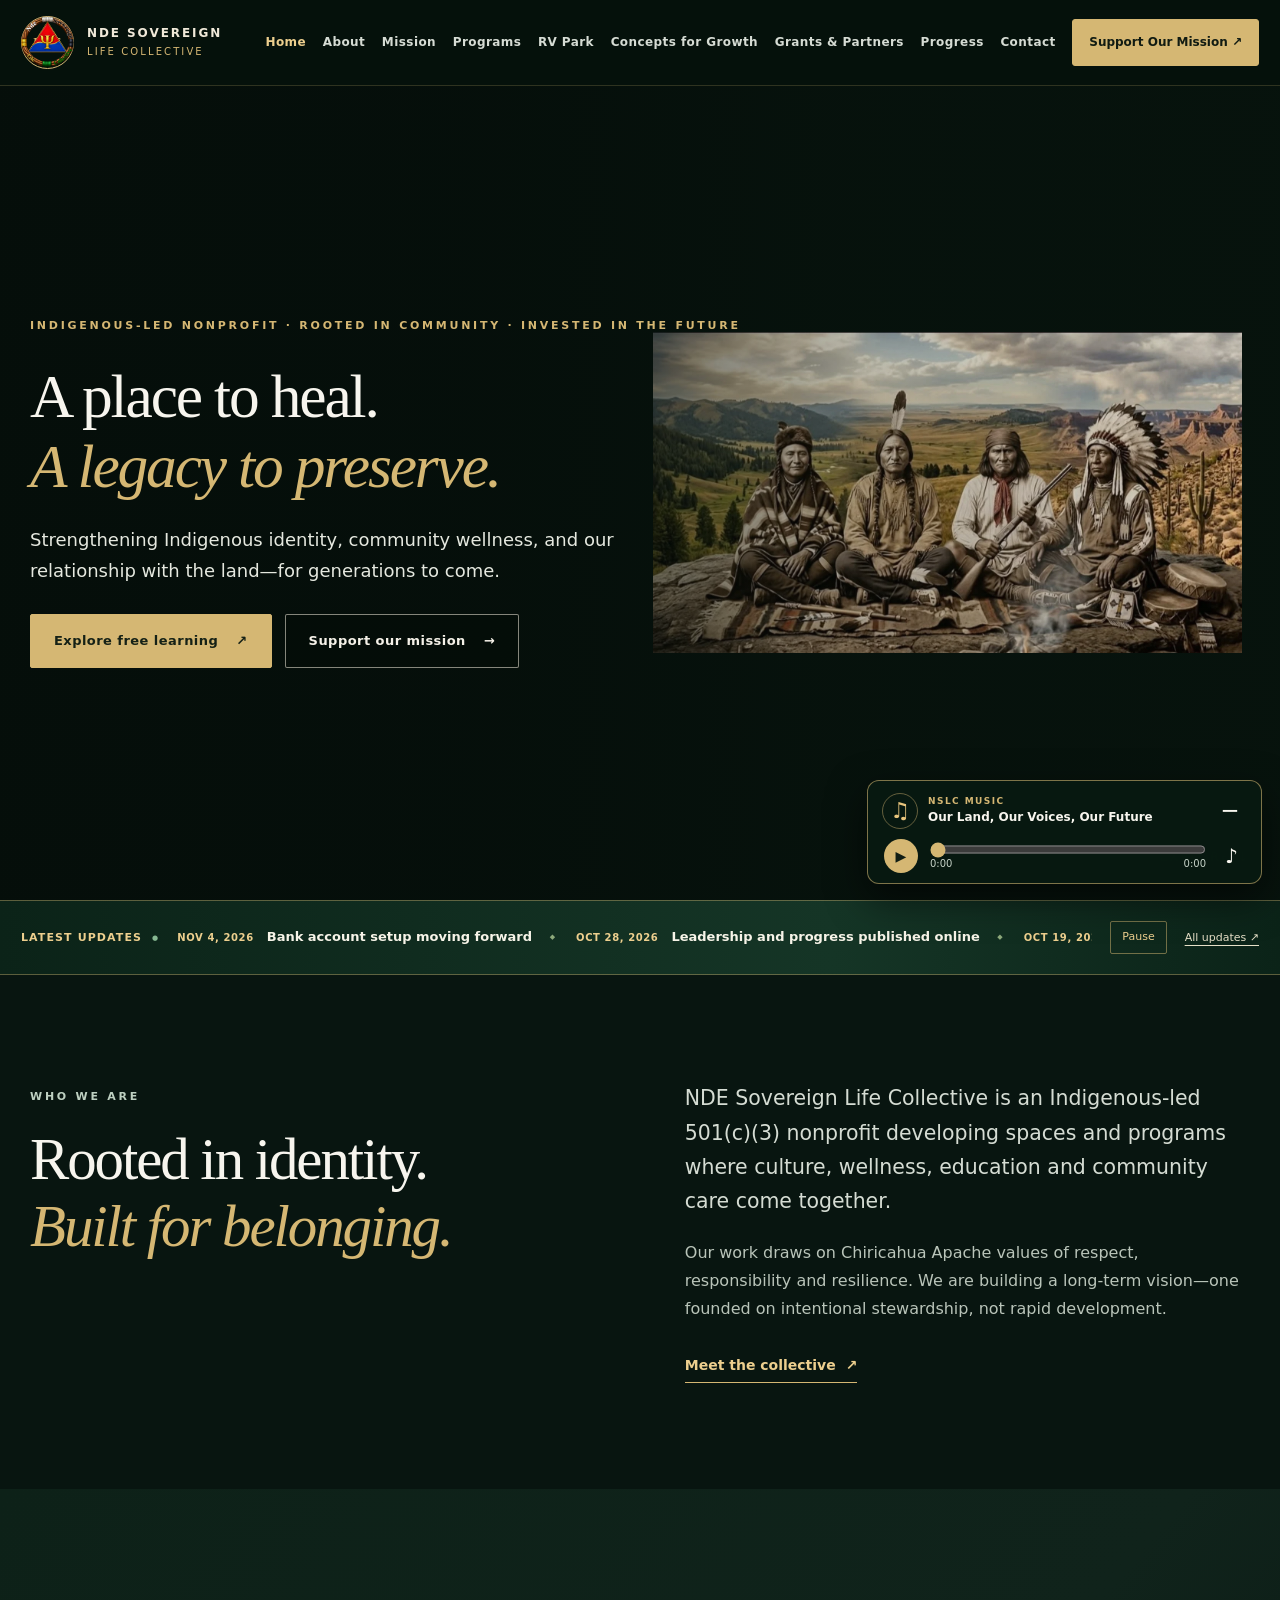
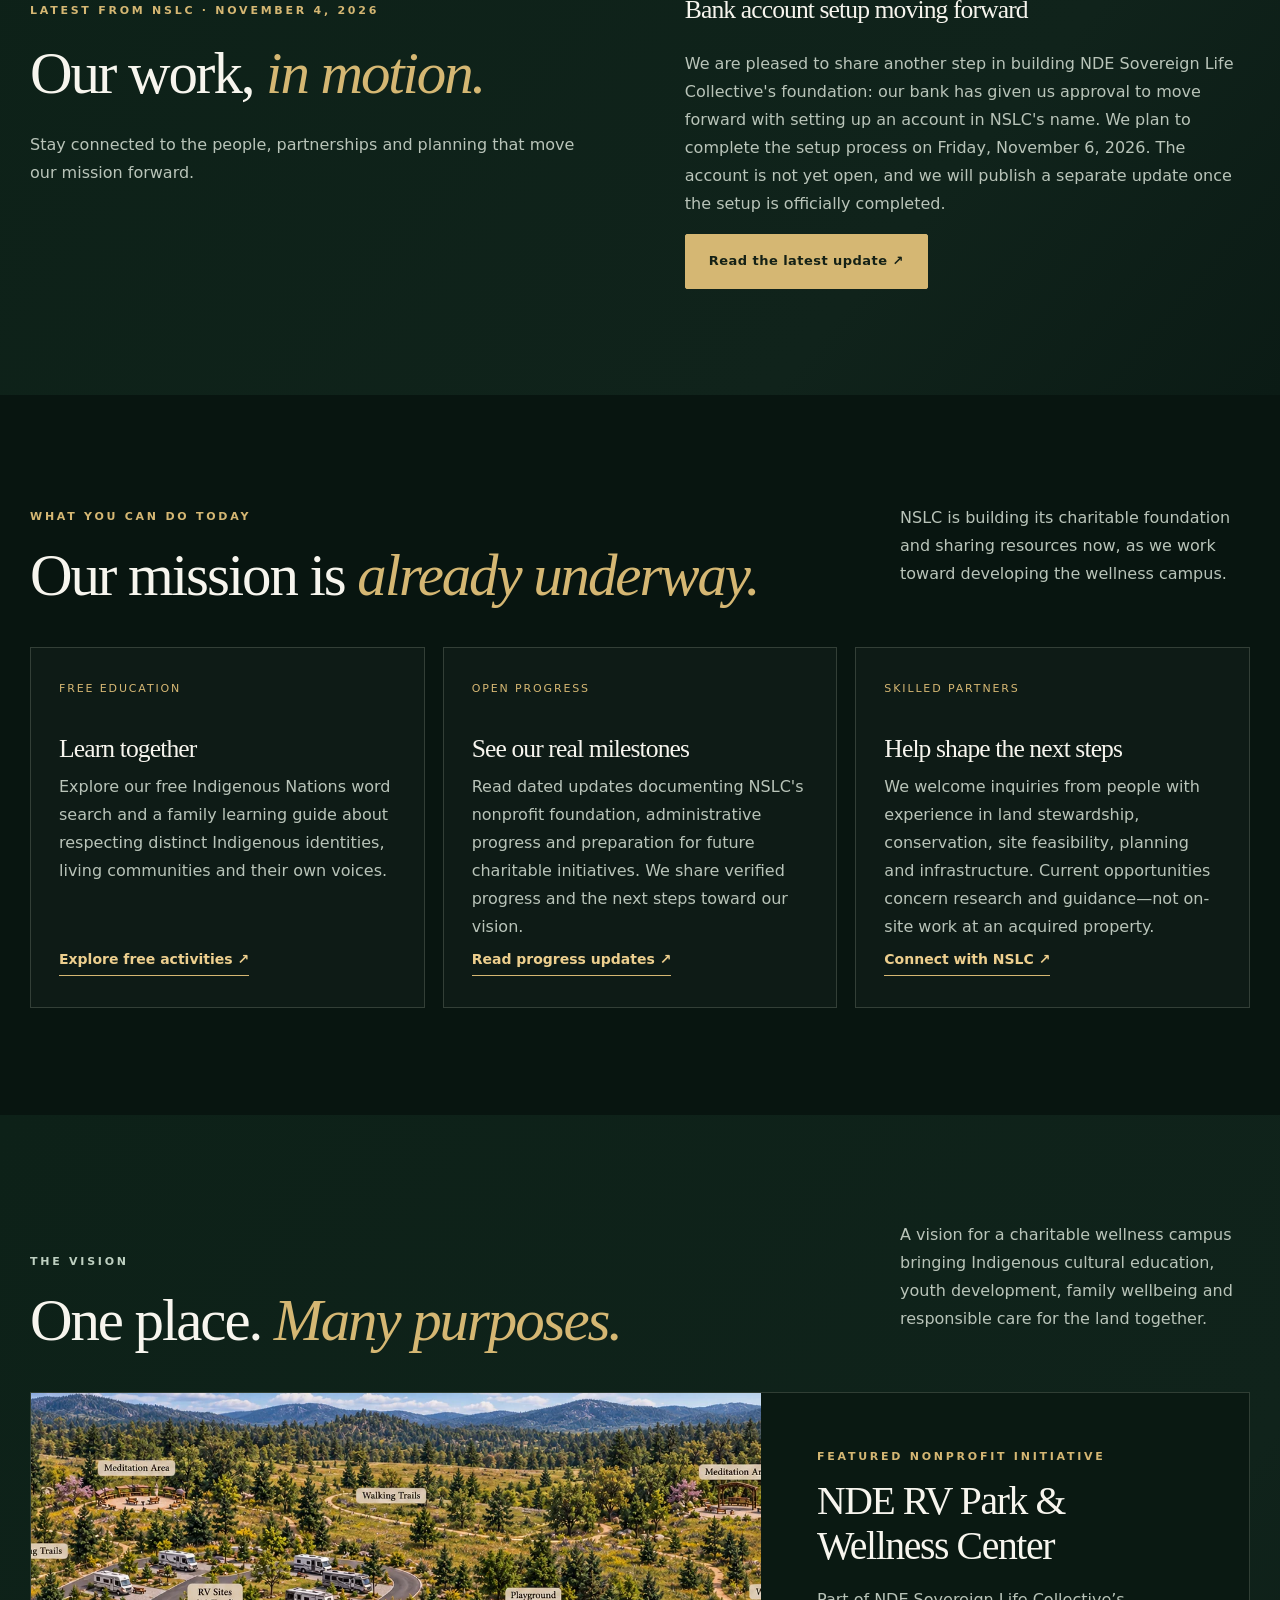
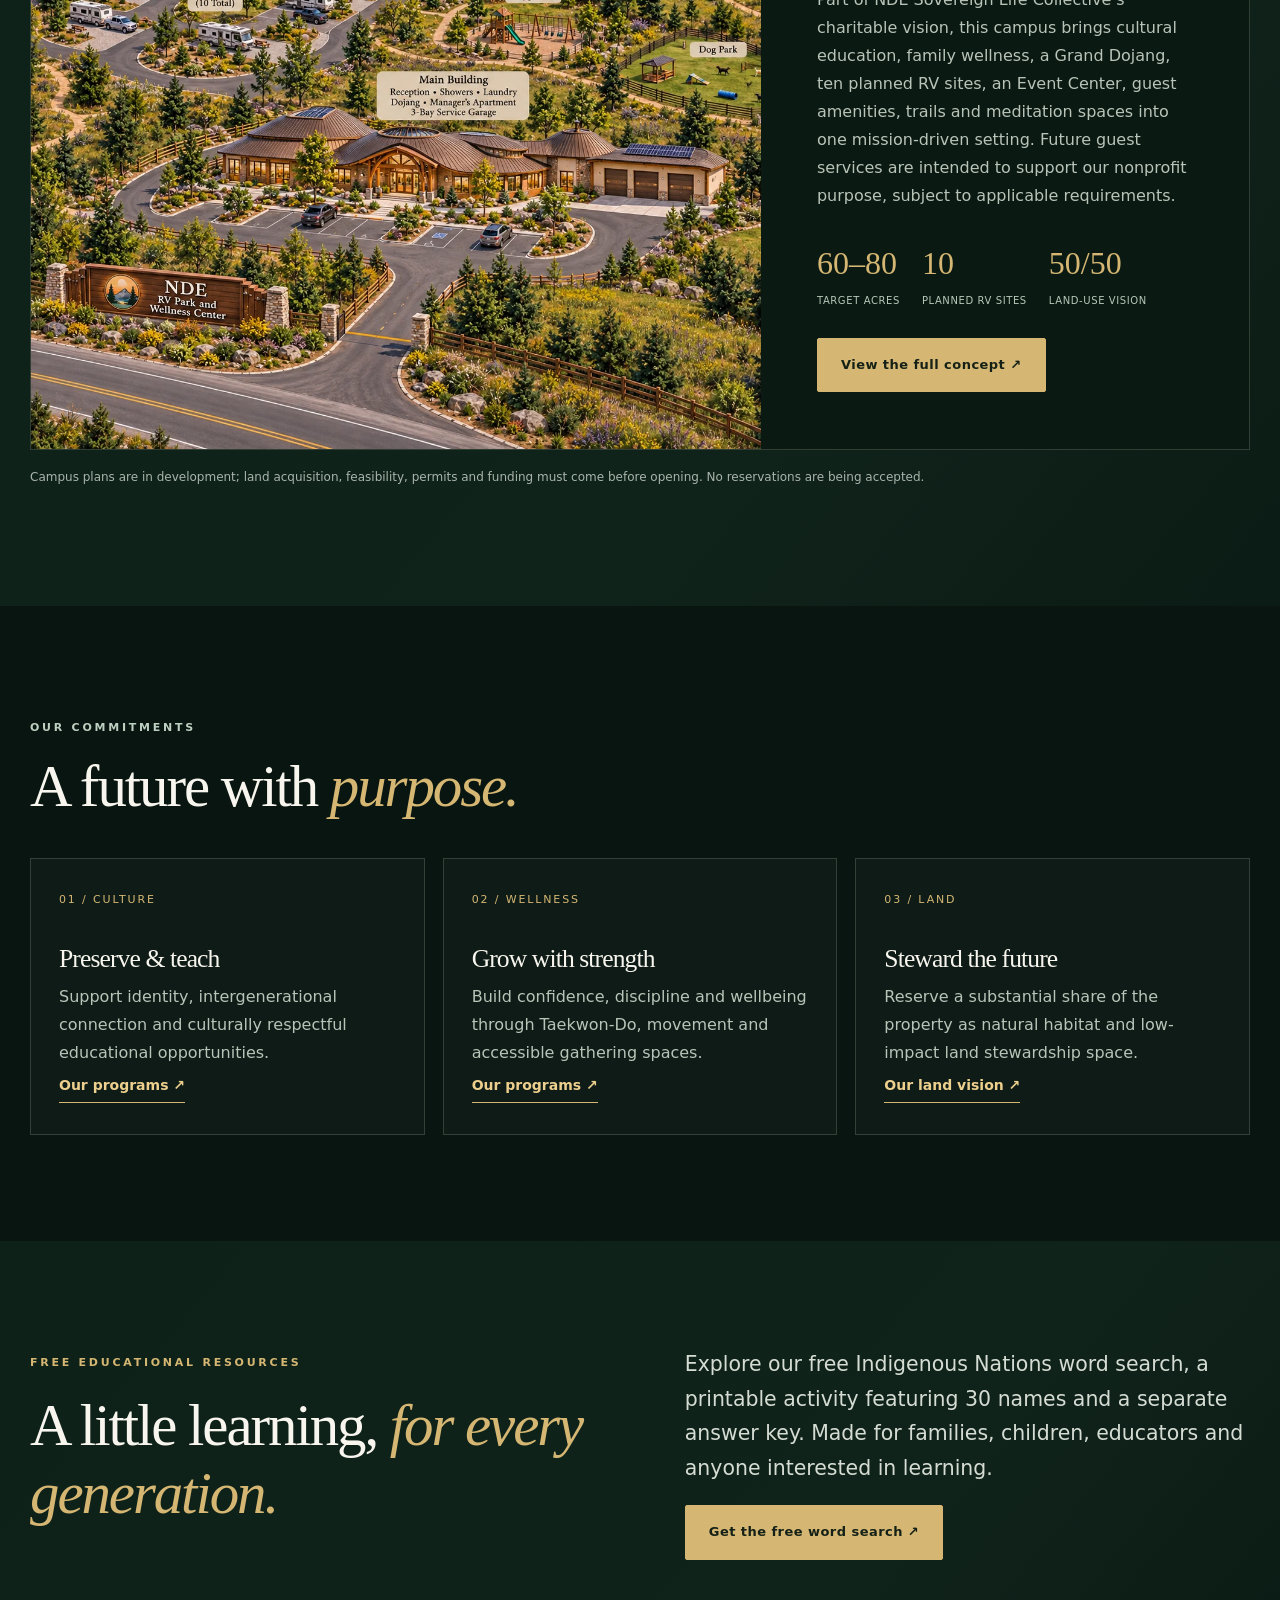
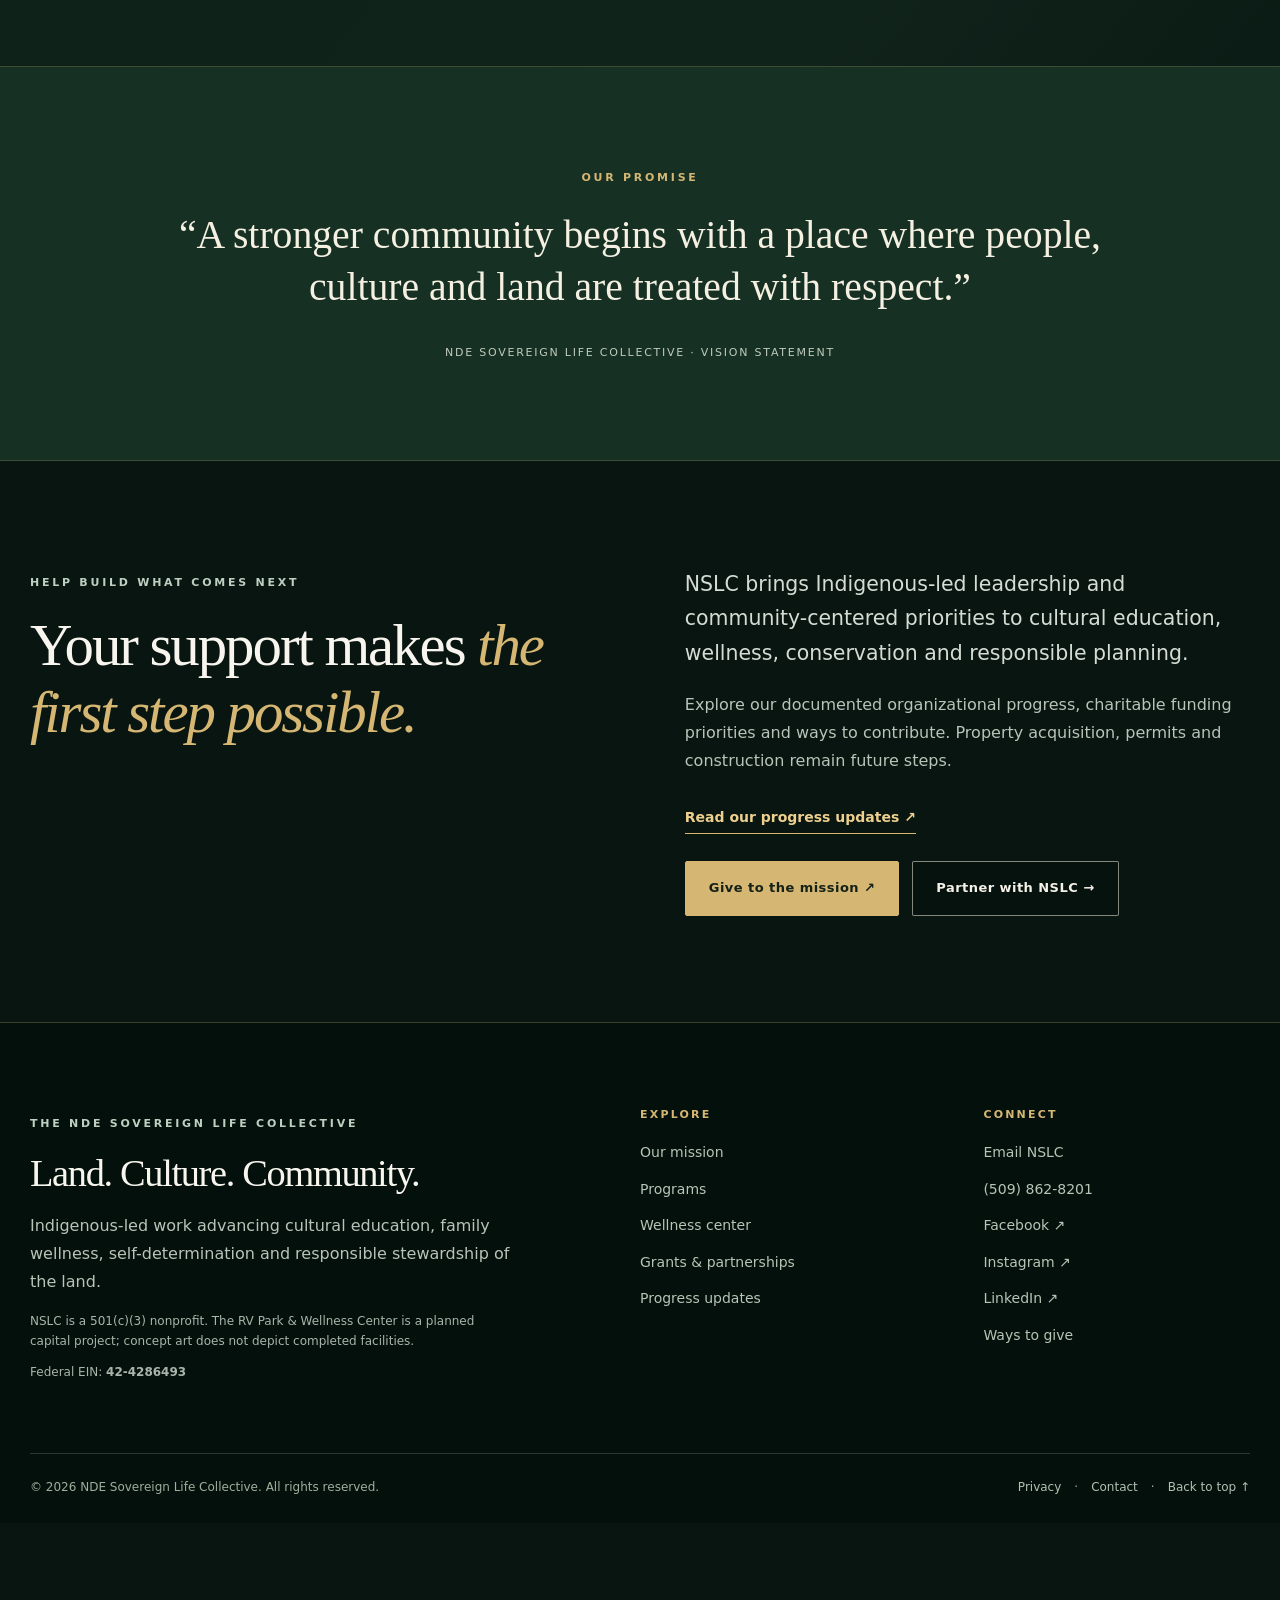
==== index.html @ da3130ad "Clarify nonprofit growth vision and rename Concepts for Growth" ====
<!doctype html>
<html lang="en">
<head>
<meta charset="utf-8">
<meta name="viewport" content="width=device-width, initial-scale=1">
<meta name="color-scheme" content="dark">
<meta name="theme-color" content="#09160f">
<title>Home | NDE Sovereign Life Collective</title>
<meta name="description" content="NDE Sovereign Life Collective is an Indigenous-led 501(c)(3) offering free educational resources and building community wellness, cultural learning and land stewardship initiatives.">
<link rel="canonical" href="https://nde-collective.org/">
<link rel="icon" href="favicon.svg" type="image/svg+xml">
<link rel="preload" as="image" href="assets/images/four-chiefs-homepage.webp" fetchpriority="high">
<link rel="stylesheet" href="assets/css/styles.css?v=20261105-fourchiefs-v6">
<link rel="stylesheet" href="assets/css/audio-player.css">
<meta property="og:type" content="website">
<meta property="og:site_name" content="NDE Sovereign Life Collective">
<meta property="og:title" content="Home | NDE Sovereign Life Collective">
<meta property="og:description" content="Explore NSLC’s free educational resources, documented milestones and plans for community wellness and responsible land stewardship.">
<meta property="og:url" content="https://nde-collective.org/">
<meta property="og:image" content="https://nde-collective.org/assets/images/four-chiefs-homepage.webp">
<meta property="og:image:alt" content="Four Indigenous chiefs seated together in front of a broad landscape">
<meta name="twitter:card" content="summary_large_image">
<script type="application/ld+json">{"@context":"https://schema.org","@type":"NGO","name":"NDE Sovereign Life Collective","url":"https://nde-collective.org/","description":"Indigenous-led nonprofit advancing community wellness, cultural education and land stewardship.","email":"info@nde-collective.org","telephone":"+1-509-862-8201","nonprofitStatus":"Nonprofit501c3","taxID":"42-4286493","sameAs":["https://www.facebook.com/ndesovereign","https://www.instagram.com/ndesovereignlifecollective/","https://www.linkedin.com/company/nde-sovereign-life-collective/"]}</script>
<script src="assets/js/main.js?v=20261104-mobileticker" defer></script>
<script src="assets/js/audio-player.js?v=20261104-perf" defer></script>
</head>
<body class="page-home">
<a class="skip-link" href="#main">Skip to content</a>
<header class="site-header" id="top">
  <div class="header-inner container-wide">
    <a class="brand" href="index.html" aria-label="NDE Sovereign Life Collective home">
      <span class="brand-emblem" aria-hidden="true"><img src="assets/images/NSLC Logo with Name.png" alt="" width="54" height="54" decoding="async" fetchpriority="low" onerror="this.remove()"><span class="brand-fallback">NDE</span></span>
      <span class="brand-wordmark"><strong>NDE SOVEREIGN</strong><span>LIFE COLLECTIVE</span></span>
    </a>
    <button class="menu-toggle" type="button" aria-controls="primary-navigation" aria-expanded="false" aria-label="Toggle navigation menu"><span class="menu-icon" aria-hidden="true"></span><span>Menu</span></button>
    <nav id="primary-navigation" class="site-nav" aria-label="Primary navigation"><a href="index.html" aria-current="page">Home</a>
<a href="about.html">About</a>
<a href="mission.html">Mission</a>
<a href="programs.html">Programs</a>
<a href="rv-park.html">RV Park</a>
<a href="concepts.html">Concepts for Growth</a>
<a href="grants.html">Grants &amp; Partners</a>
<a href="updates.html">Progress</a>
<a href="contact.html">Contact</a><a class="nav-donate" href="donate.html">Support Our Mission <span aria-hidden="true">↗</span></a></nav>
  </div>
</header>
<main id="main">
<section class="home-hero"><div class="home-hero-photo" role="img" aria-label="Four Indigenous chiefs seated together in front of a broad landscape"></div><div class="home-hero-shade"></div><div class="container home-hero-content"><span class="eyebrow gold">INDIGENOUS-LED NONPROFIT · ROOTED IN COMMUNITY · INVESTED IN THE FUTURE</span><h1>A place to heal.<br><em>A legacy to preserve.</em></h1><p>Strengthening Indigenous identity, community wellness, and our relationship with the land—for generations to come.</p><div class="actions"><a class="btn btn-gold" href="resources.html">Explore free learning <span aria-hidden="true">↗</span></a><a class="btn btn-outline" href="donate.html">Support our mission <span aria-hidden="true">→</span></a></div></div><a class="scroll-indicator" href="#story">Explore ↓</a></section>
<section class="news-ticker" id="latest-news-ticker" aria-label="Latest NSLC progress updates">
  <div class="news-ticker-inner container-wide">
    <a class="news-ticker-heading" href="updates.html#milestones">LATEST UPDATES <span aria-hidden="true">●</span></a>
    <div class="news-ticker-viewport" aria-label="Recent milestones; pause scrolling to read or choose a headline">
      <div class="news-ticker-track" id="news-ticker-track">
        <div class="news-ticker-items" id="news-ticker-items">
          <a class="news-ticker-item" href="updates.html#bank-account-setup"><time datetime="2026-11-04">NOV 4, 2026</time><span>Bank account setup moving forward</span></a>
          <a class="news-ticker-item" href="updates.html#leadership-progress-online"><time datetime="2026-10-28">OCT 28, 2026</time><span>Leadership and progress published online</span></a>
          <a class="news-ticker-item" href="updates.html#business-license-obtained"><time datetime="2026-10-02">OCT 2, 2026</time><span>Business license obtained</span></a>
        </div>
      </div>
    </div>
    <button type="button" class="news-ticker-toggle" id="news-ticker-toggle" aria-pressed="false" aria-label="Pause scrolling updates" hidden>Pause</button>
    <a class="news-ticker-all" href="updates.html">All updates ↗</a>
  </div>
</section>
<section id="story" class="section"><div class="container split-layout"><div><div class="eyebrow">WHO WE ARE</div><h2 class="display">Rooted in identity.<br><em>Built for belonging.</em></h2></div><div class="copy-column"><p class="lead">NDE Sovereign Life Collective is an Indigenous-led 501(c)(3) nonprofit developing spaces and programs where culture, wellness, education and community care come together.</p><p>Our work draws on Chiricahua Apache values of respect, responsibility and resilience. We are building a long-term vision—one founded on intentional stewardship, not rapid development.</p><a class="text-link" href="about.html">Meet the collective <span aria-hidden="true">↗</span></a></div></div></section>
<section class="section alt-section" aria-labelledby="latest-nslc-update"><div class="container split-layout"><div><span class="eyebrow gold" id="homepage-latest-meta">LATEST FROM NSLC · NOVEMBER 4, 2026</span><h2 class="display" id="latest-nslc-update">Our work, <em>in motion.</em></h2><p>Stay connected to the people, partnerships and planning that move our mission forward.</p></div><div class="copy-column"><h3 id="homepage-latest-title">Bank account setup moving forward</h3><p id="homepage-latest-summary">Our bank has approved us to proceed with opening an account in NSLC’s name. We plan to complete the setup on Friday, November 6. The account is not yet open; we will share an update once the process is finished.</p><a class="btn btn-gold" id="homepage-latest-link" href="updates.html#bank-account-setup">Read the latest update ↗</a></div></div></section>
<section class="section" id="current-impact" aria-labelledby="current-impact-title"><div class="container">
  <div class="section-heading"><div><span class="eyebrow gold">WHAT YOU CAN DO TODAY</span><h2 class="display" id="current-impact-title">Our mission is <em>already underway.</em></h2></div><p>NSLC is building its charitable foundation and sharing resources now, as we work toward developing the wellness campus.</p></div>
  <div class="three-up">
    <article class="feature-card"><span class="card-index">FREE EDUCATION</span><h3>Learn together</h3><p>Explore our free Indigenous Nations word search and a family learning guide about respecting distinct Indigenous identities, living communities and their own voices.</p><a class="text-link" href="resources.html">Explore free activities ↗</a></article>
    <article class="feature-card"><span class="card-index">OPEN PROGRESS</span><h3>See our real milestones</h3><p>Read dated updates documenting NSLC's nonprofit foundation, administrative progress and preparation for future charitable initiatives. We share verified progress and the next steps toward our vision.</p><a class="text-link" href="updates.html">Read progress updates ↗</a></article>
    <article class="feature-card"><span class="card-index">SKILLED PARTNERS</span><h3>Help shape the next steps</h3><p>We welcome inquiries from people with experience in land stewardship, conservation, site feasibility, planning and infrastructure. Current opportunities concern research and guidance—not on-site work at an acquired property.</p><a class="text-link" href="contact.html">Connect with NSLC ↗</a></article>
  </div>
</div></section>
<section class="section alt-section"><div class="container"><div class="section-heading"><div><span class="eyebrow">THE VISION</span><h2 class="display">One place. <em>Many purposes.</em></h2></div><p>A vision for a charitable wellness campus bringing Indigenous cultural education, youth development, family wellbeing and responsible care for the land together.</p></div><div class="feature-spotlight"><div class="feature-photo"><img src="assets/images/park-concept.webp" alt="Conceptual aerial plan with ten RV sites, a Wickiup-inspired central building, a playground and dog park" loading="lazy"></div><div class="feature-copy"><span class="eyebrow gold">FEATURED NONPROFIT INITIATIVE</span><h3>NDE RV Park &amp; Wellness Center</h3><p>Part of NDE Sovereign Life Collective’s charitable vision, this campus brings cultural education, family wellness, a Grand Dojang, ten planned RV sites, an Event Center, guest amenities, trails and meditation spaces into one mission-driven setting. Future guest services are intended to support our nonprofit purpose, subject to applicable requirements.</p><div class="mini-stat-grid"><div><strong>60–80</strong><span>Target acres</span></div><div><strong>10</strong><span>Planned RV sites</span></div><div><strong>50/50</strong><span>Land-use vision</span></div></div><a class="btn btn-gold" href="rv-park.html">View the full concept ↗</a></div></div><p class="fineprint">Campus plans are in development; land acquisition, feasibility, permits and funding must come before opening. No reservations are being accepted.</p></div></section>
<section class="section"><div class="container"><div class="section-heading"><div><span class="eyebrow">OUR COMMITMENTS</span><h2 class="display">A future with <em>purpose.</em></h2></div></div><div class="three-up"><article class="feature-card"><span class="card-index">01 / CULTURE</span><h3>Preserve &amp; teach</h3><p>Support identity, intergenerational connection and culturally respectful educational opportunities.</p><a class="text-link" href="programs.html">Our programs ↗</a></article><article class="feature-card"><span class="card-index">02 / WELLNESS</span><h3>Grow with strength</h3><p>Build confidence, discipline and wellbeing through Taekwon-Do, movement and accessible gathering spaces.</p><a class="text-link" href="programs.html">Our programs ↗</a></article><article class="feature-card"><span class="card-index">03 / LAND</span><h3>Steward the future</h3><p>Reserve a substantial share of the property as natural habitat and low-impact land stewardship space.</p><a class="text-link" href="rv-park.html#land">Our land vision ↗</a></article></div></div></section>
<section class="section alt-section" aria-labelledby="family-activities"><div class="container split-layout"><div><span class="eyebrow gold">FREE EDUCATIONAL RESOURCES</span><h2 class="display" id="family-activities">A little learning, <em>for every generation.</em></h2></div><div class="copy-column"><p class="lead">Explore our free Indigenous Nations word search, a printable activity featuring 30 names and a separate answer key. Made for families, children, educators and anyone interested in learning.</p><a class="btn btn-gold" href="resources.html">Get the free word search ↗</a></div></div></section>
<section class="quote-band"><div class="container"><span class="eyebrow gold">OUR PROMISE</span><blockquote>“A stronger community begins with a place where people, culture and land are treated with respect.”</blockquote><span class="quote-credit">NDE Sovereign Life Collective · Vision statement</span></div></section>
<section class="section"><div class="container split-layout"><div><span class="eyebrow">HELP BUILD WHAT COMES NEXT</span><h2 class="display">Your support makes <em>the first step possible.</em></h2></div><div class="copy-column"><p class="lead">NSLC brings Indigenous-led leadership and community-centered priorities to cultural education, wellness, conservation and responsible planning.</p><p>Explore our documented organizational progress, charitable funding priorities and ways to contribute. Property acquisition, permits and construction remain future steps.</p><a class="text-link" href="updates.html">Read our progress updates ↗</a><div class="actions"><a class="btn btn-gold" href="donate.html">Give to the mission ↗</a><a class="btn btn-outline" href="grants.html">Partner with NSLC →</a></div></div></div></section>
</main>
<footer class="site-footer">
  <div class="container footer-grid">
    <div class="footer-about"><div class="eyebrow">THE NDE SOVEREIGN LIFE COLLECTIVE</div><h2>Land. Culture. Community.</h2><p>Indigenous-led work advancing cultural education, family wellness, self-determination and responsible stewardship of the land.</p><p class="micro">NSLC is a 501(c)(3) nonprofit. The RV Park &amp; Wellness Center is a planned capital project; concept art does not depict completed facilities.</p><p class="micro">Federal EIN: <strong>42-4286493</strong></p></div>
    <div><h3>Explore</h3><a href="mission.html">Our mission</a><a href="programs.html">Programs</a><a href="rv-park.html">Wellness center</a><a href="grants.html">Grants & partnerships</a><a href="updates.html">Progress updates</a></div>
    <div><h3>Connect</h3><a href="mailto:info@nde-collective.org">Email NSLC</a><a href="tel:+15098628201">(509) 862-8201</a><a href="https://www.facebook.com/ndesovereign" target="_blank" rel="noopener noreferrer">Facebook ↗</a><a href="https://www.instagram.com/ndesovereignlifecollective/" target="_blank" rel="noopener noreferrer">Instagram ↗</a><a href="https://www.linkedin.com/company/nde-sovereign-life-collective/" target="_blank" rel="noopener noreferrer">LinkedIn ↗</a><a href="donate.html">Ways to give</a></div>
  </div>
  <div class="container footer-bottom"><span>© <span data-year>2026</span> NDE Sovereign Life Collective. All rights reserved.</span><span><a href="privacy.html">Privacy</a><span aria-hidden="true">·</span><a href="contact.html">Contact</a><span aria-hidden="true">·</span><a href="#top">Back to top ↑</a></span></div>
</footer>
<dialog class="lightbox" id="image-dialog" aria-label="Expanded concept illustration"><button class="lightbox-close" type="button" data-lightbox-close aria-label="Close image">×</button><img class="lightbox-image" alt=""><p class="lightbox-caption"></p></dialog>
</body>
</html>
---- assets/css/styles.css ----
/* NSLC Premium Website · Shared design system · Copyright 2026 NSLC */
:root{--bg:#081510;--bg2:#0e2018;--bg3:#13271d;--surface:#162a20;--surface2:#1a3428;--cream:#f0e9d9;--muted:#b9c4b9;--gold:#d5b773;--gold2:#edcf8e;--line:rgba(221,224,205,.18);--ink:#f7f5ee;--max:1220px;--wide:1390px;--radius:8px;--shadow:0 28px 72px rgba(0,0,0,.34)}
*,*::before,*::after{box-sizing:border-box}
html{scroll-behavior:smooth;scroll-padding-top:94px}
body{margin:0;background:var(--bg);color:var(--ink);font-family:system-ui,-apple-system,BlinkMacSystemFont,"Segoe UI",sans-serif;font-size:16px;line-height:1.75;text-rendering:optimizeLegibility;-webkit-font-smoothing:antialiased}
body:has(.lightbox[open]){overflow:hidden}
img{max-width:100%;height:auto;display:block}
a{color:inherit;text-underline-offset:4px}button,input,textarea{font:inherit}
a,button{-webkit-tap-highlight-color:transparent}
:focus-visible{outline:3px solid var(--gold2);outline-offset:5px;border-radius:3px}
::selection{background:var(--gold);color:#132116}
.container{width:min(calc(100% - 48px),var(--max));margin-inline:auto}.container-wide{width:min(calc(100% - 42px),var(--wide));margin-inline:auto}
.skip-link{position:fixed;left:15px;top:-70px;z-index:1000;background:var(--gold);color:#0d1d13;padding:10px 18px;font-weight:800}.skip-link:focus{top:10px}
.site-header{height:86px;position:sticky;top:0;z-index:100;background:rgba(6,17,12,.95);border-bottom:1px solid rgba(214,188,116,.2);backdrop-filter:blur(15px)}
.header-inner{display:flex;align-items:center;justify-content:space-between;height:100%;gap:20px}
.brand{display:flex;align-items:center;gap:13px;text-decoration:none;flex-shrink:0}.brand-emblem{display:grid;place-items:center;width:53px;height:53px;position:relative}.brand-emblem img{width:100%;height:100%;object-fit:contain;position:relative;z-index:1}.brand-fallback{position:absolute;inset:0;display:grid;place-items:center;border:1px solid var(--gold);border-radius:50%;font-family:Georgia,serif;color:var(--gold);font-weight:700;font-size:13px;letter-spacing:.03em}.brand-wordmark{display:flex;flex-direction:column;line-height:1.15;letter-spacing:.16em;font-size:12px}.brand-wordmark strong{font-weight:750;color:var(--cream)}.brand-wordmark span{color:var(--gold);margin-top:5px;font-size:10px;letter-spacing:.21em}
.site-nav{display:flex;align-items:center;gap:clamp(8px,1.3vw,24px)}.site-nav a{font-size:12px;font-weight:650;text-decoration:none;letter-spacing:.035em;color:#d6dcd4;white-space:nowrap;transition:color .2s}.site-nav a:hover,.site-nav a[aria-current="page"]{color:var(--gold2)}.site-nav .nav-donate{padding:12px 16px;color:#111b12;background:var(--gold);border:1px solid var(--gold);border-radius:3px;letter-spacing:0;font-weight:760}.site-nav .nav-donate:hover{background:var(--gold2);color:#0c130d}.menu-toggle{display:none}
.section{padding:clamp(72px,8.3vw,132px) 0}.alt-section{background:linear-gradient(130deg,#0d2118,#10231b 70%,#0b1b15)}.compact-section{padding-top:40px}.eyebrow{display:inline-block;color:#bed0c1;font-size:11px;letter-spacing:.25em;font-weight:780;text-transform:uppercase;line-height:1.5}.eyebrow.gold{color:var(--gold)}
h1,h2,h3,h4,p,figure,blockquote{margin-top:0}h1,h2,h3,h4{font-weight:500}h1,h2,h3,.display{font-family:Georgia,"Times New Roman",serif;letter-spacing:-.035em;line-height:1.14}h1{font-size:clamp(3.8rem,7vw,7rem)}h2.display{font-size:clamp(2.65rem,4.6vw,5rem);margin:17px 0 24px}h2.display em,h1 em{font-weight:400;color:var(--gold);font-style:italic}h3{font-size:clamp(1.4rem,2vw,2rem)}p{color:var(--muted)}.lead,.lede{font-size:clamp(1.1rem,1.6vw,1.35rem);line-height:1.68;color:#d5dcd3}.micro,.fineprint{font-size:12px;line-height:1.65;color:#a9b5ab}.fineprint{margin-top:18px}.copy-column p{max-width:660px}
.btn{border:1px solid transparent;display:inline-flex;align-items:center;justify-content:center;gap:18px;padding:15px 23px;min-height:52px;font-size:13px;font-weight:760;letter-spacing:.035em;text-decoration:none;border-radius:2px;transition:background .2s,transform .2s,border-color .2s}.btn:hover{transform:translateY(-2px)}.btn-gold{background:var(--gold);border-color:var(--gold);color:#152116}.btn-gold:hover{background:#f0d593}.btn-outline{border-color:rgba(240,236,218,.55);background:rgba(2,10,5,.19);color:#f5f1e8}.btn-outline:hover{background:#233a2c}.btn.full{width:100%;margin-top:12px}.actions{display:flex;gap:13px;flex-wrap:wrap;margin-top:27px}.text-link{display:inline-flex;gap:10px;margin-top:14px;text-decoration:none;border-bottom:1px solid var(--gold);padding-bottom:4px;color:var(--gold2);font-size:14px;font-weight:700}.text-link:hover{color:#fff2ce}
.home-hero{min-height:min(880px,calc(100svh - 86px));height:auto;position:relative;isolation:isolate;display:flex;align-items:center;overflow:hidden}.home-hero-photo{position:absolute;inset:0;z-index:-3;background-image:url('../images/four-chiefs-homepage.webp');background-size:cover;background-position:center 50%}.home-hero-shade{position:absolute;inset:0;z-index:-2;background:linear-gradient(90deg,rgba(5,14,10,.96) 0%,rgba(5,14,10,.88) 32%,rgba(5,14,10,.45) 65%,rgba(5,14,10,.08) 100%),linear-gradient(0deg,#071610 0%,transparent 34%)}.home-hero-content{padding:102px 0 110px}.home-hero h1{max-width:600px;margin:23px 0;font-size:clamp(3.5rem,4.8vw,4.7rem)}.home-hero p{max-width:600px;font-size:18px;color:#e5e8df}.home-hero .home-hero-note{font-size:11px;letter-spacing:.05em;margin-top:23px;color:#c4cec1}.scroll-indicator{position:absolute;bottom:32px;right:max(24px,calc((100vw - var(--max))/2));font-size:12px;text-decoration:none;letter-spacing:.2em;text-transform:uppercase;color:var(--gold)}
.page-hero{padding:clamp(80px,11vw,160px) 0 clamp(60px,8vw,115px);background:radial-gradient(ellipse at 82% 10%,#1d3e29 0%,transparent 48%),linear-gradient(140deg,#10281c,#07140f);border-bottom:1px solid var(--line)}.page-hero h1{max-width:1100px;margin:18px 0 22px}.page-hero .lede{max-width:790px}.status-pill{display:inline-flex;align-items:center;gap:10px;font-size:10px;letter-spacing:.15em;font-weight:750;border:1px solid rgba(211,179,109,.5);color:var(--gold);padding:10px 13px;margin-top:19px;border-radius:30px}.status-dot{width:6px;height:6px;background:var(--gold);border-radius:50%}.error-page{min-height:65vh}
.split-layout{display:grid;grid-template-columns:1fr 1fr;gap:clamp(32px,7vw,110px);align-items:start}.section-heading{display:flex;align-items:end;justify-content:space-between;gap:50px;margin-bottom:38px}.section-heading>p{max-width:350px;padding-bottom:5px}.section-heading h2{margin-bottom:0}.section-heading .display{margin-top:13px}
.feature-spotlight{display:grid;grid-template-columns:1.27fr .85fr;overflow:hidden;border:1px solid var(--line);background:#0a1912}.feature-photo{min-height:490px}.feature-photo img{height:100%;width:100%;object-fit:cover}.feature-copy{padding:clamp(32px,4.4vw,66px);display:flex;flex-direction:column;align-items:start;justify-content:center}.feature-copy h3{font-size:clamp(2rem,3.1vw,3.5rem);margin:13px 0 17px}.feature-copy p{margin-bottom:25px}.mini-stat-grid{display:flex;flex-wrap:wrap;gap:22px;margin-bottom:28px}.mini-stat-grid div{display:flex;flex-direction:column;gap:1px}.mini-stat-grid strong{font-size:32px;font-family:Georgia,serif;font-weight:500;color:var(--gold)}.mini-stat-grid span{font-size:10px;color:#b9c7b9;letter-spacing:.06em;text-transform:uppercase}
.three-up,.four-up{display:grid;grid-template-columns:repeat(3,1fr);gap:18px}.four-up{grid-template-columns:repeat(4,1fr)}.feature-card{min-height:270px;border:1px solid var(--line);background:rgba(255,255,255,.022);padding:31px 28px;display:flex;flex-direction:column;align-items:start;transition:background .2s,transform .2s}.feature-card:hover{background:rgba(255,255,255,.05);transform:translateY(-2px)}.card-index{font-size:11px;letter-spacing:.17em;text-transform:uppercase;color:var(--gold)}.feature-card h3{margin:35px 0 10px}.feature-card p{margin-bottom:6px}.feature-card .text-link{margin-top:auto}.four-up .feature-card{min-height:250px}
.quote-band{background:#163123;text-align:center;padding:95px 0;border-top:1px solid rgba(214,187,112,.2);border-bottom:1px solid rgba(214,187,112,.2)}.quote-band blockquote{font-family:Georgia,serif;font-size:clamp(1.8rem,3.1vw,3.4rem);line-height:1.3;max-width:960px;margin:20px auto 23px;color:#f5f0e2}.quote-credit{font-size:11px;letter-spacing:.16em;color:#c0cabb;text-transform:uppercase}
.cta-panel{display:flex;gap:30px;align-items:center;justify-content:space-between;padding:clamp(32px,4vw,60px);background:linear-gradient(110deg,#173a27,#10301f);border:1px solid rgba(218,190,120,.35)}.cta-panel h2{font-size:clamp(2rem,3vw,3.2rem);max-width:720px;margin:11px 0 8px}.cta-panel .btn{flex-shrink:0}.cta-panel p{max-width:630px;margin-bottom:0}
.visual-story{display:grid;grid-template-columns:1.18fr .82fr;gap:clamp(30px,5vw,75px);align-items:center}.image-frame{margin:0}.image-open{padding:0;border:1px solid var(--line);background:#0f2118;display:block;width:100%;position:relative;cursor:zoom-in;text-align:left;overflow:hidden}.image-open img{width:100%;height:auto;transition:transform .4s}.image-open:hover img{transform:scale(1.015)}.image-zoom{position:absolute;bottom:12px;right:13px;color:#151912;background:var(--gold);padding:5px 10px;font-size:11px;letter-spacing:.07em}.image-frame figcaption{font-size:12px;color:#bac7ba;line-height:1.65;margin-top:12px}.gallery-feature .image-open img{max-height:810px;object-fit:contain}
.lightbox{width:min(96vw,1600px);max-height:95vh;padding:24px 24px 14px;background:#0b1911;border:1px solid var(--gold);color:#f3ede1;box-shadow:var(--shadow)}.lightbox::backdrop{background:rgba(0,0,0,.93)}.lightbox-image{width:100%;max-height:calc(95vh - 130px);object-fit:contain}.lightbox-caption{text-align:center;font-size:12px;padding-top:12px;margin:0}.lightbox-close{position:absolute;top:0;right:0;color:#102018;background:var(--gold);border:0;width:44px;height:44px;font-size:30px;cursor:pointer}
.gallery-grid{display:grid;gap:52px}.gallery-card{max-width:100%}.gallery-card .image-open{background:#1c2921}.gallery-card .image-open img{width:100%;max-height:760px;object-fit:contain}
.plan-stats{display:grid;grid-template-columns:repeat(4,1fr);border-block:1px solid var(--line);margin-top:45px}.plan-stats div{text-align:center;padding:30px 12px;border-right:1px solid var(--line);display:flex;flex-direction:column;gap:5px}.plan-stats div:last-child{border:0}.plan-stats span{font:500 clamp(2rem,3vw,3.5rem) Georgia,serif;color:var(--gold)}.plan-stats small{font-size:10px;letter-spacing:.16em;color:#c0c9bb}.details-stack{display:grid;gap:18px}.details-stack>div{border-left:2px solid var(--gold);padding-left:20px}.details-stack h3{font-size:22px;margin-bottom:4px}.details-stack p{font-size:14px;margin-bottom:0}.split-chart{display:grid;grid-template-columns:1fr 1fr;min-height:220px;border:1px solid rgba(255,255,255,.1)}.split-chart>div{padding:34px;display:flex;flex-direction:column;justify-content:center;align-items:center;text-align:center}.split-chart-left{background:#28553a}.split-chart-right{background:#162f25}.split-chart strong{font:500 clamp(3.3rem,5vw,5.7rem) Georgia,serif}.split-chart span{font-size:12px;letter-spacing:.16em}
.mission-statement{max-width:1000px}.mission-statement h2{font-size:clamp(2.5rem,4.5vw,5rem);line-height:1.3;margin:28px 0}.mission-statement p{max-width:800px;font-size:19px}.program-list{margin-top:50px}.program-row{display:grid;grid-template-columns:100px 1fr auto;gap:30px;padding:43px 20px;border-bottom:1px solid var(--line);align-items:center}.program-number{font:40px Georgia,serif;color:#8ca78c}.program-row h2{font-size:clamp(2rem,2.8vw,3.5rem);margin:8px 0}.program-row p{max-width:730px;margin:0}.program-tag{border:1px solid var(--line);border-radius:30px;padding:8px 12px;font-size:10px;letter-spacing:.06em;color:var(--gold);text-align:center}
.notice-bar{padding:23px 26px;background:#192e23;border-left:3px solid var(--gold);margin:24px 0;color:#d5dbcf;font-size:14px}.notice-bar strong{color:#f0d394}
.donate-grid,.contact-grid{display:grid;grid-template-columns:1.05fr .95fr;gap:clamp(40px,8vw,105px);align-items:start}.donate-card,.contact-panel{padding:clamp(28px,3.8vw,52px);background:#13291e;border:1px solid rgba(212,178,107,.35)}.donate-card h3,.contact-panel h3{font-size:clamp(2.1rem,3vw,3rem);margin:13px 0}.donate-card .micro{margin-top:20px}.contact-methods{margin-top:40px}.contact-methods>div{padding:15px 0;border-bottom:1px solid var(--line)}.contact-methods span{font-size:11px;letter-spacing:.13em;color:var(--gold);text-transform:uppercase;display:block}.contact-methods a,.contact-methods p{font-size:18px;color:#f0f0e8;text-decoration:none;margin:5px 0}.contact-methods a:hover{text-decoration:underline}.email-options{display:grid;gap:10px;margin:22px 0}.email-option{display:flex;align-items:center;justify-content:space-between;gap:10px;text-decoration:none;padding:18px;background:#1d3b2b;color:#f0f0e7;border:1px solid var(--line);transition:background .2s}.email-option:hover{background:#2c4c34}.email-option>span:last-child{color:var(--gold)}
.disclosure-grid{display:grid;grid-template-columns:repeat(3,1fr);gap:20px}.disclosure-grid>div{border-top:2px solid var(--gold);padding-top:22px}.disclosure-grid h3{margin:10px 0}.prose-body{max-width:850px}.prose-body h2{margin-top:45px;font-size:2rem}.prose-body p{font-size:17px}.prose-body a{color:var(--gold2)}
.site-footer{padding:85px 0 25px;background:#04100b;border-top:1px solid rgba(211,182,108,.28)}.footer-grid{display:grid;grid-template-columns:2fr 1fr 1fr;gap:clamp(30px,6vw,95px)}.footer-about h2{font-size:clamp(2.2rem,3vw,3.8rem);margin:16px 0}.footer-about p{max-width:480px}.footer-grid h3{font:700 11px system-ui;letter-spacing:.2em;text-transform:uppercase;color:var(--gold);margin-bottom:19px}.footer-grid>div:not(:first-child) a{display:block;color:#b6c5b6;font-size:14px;text-decoration:none;margin:12px 0}.footer-grid a:hover{text-decoration:underline;color:var(--gold2)}.footer-bottom{margin-top:58px;padding-top:23px;border-top:1px solid var(--line);font-size:12px;color:#9faf9e;display:flex;justify-content:space-between;gap:15px}.footer-bottom>span:last-child{display:flex;gap:13px}.footer-bottom a{text-decoration:none;color:#b2c0b2}
@media (max-width:1160px){.site-nav{gap:12px}.brand-wordmark{font-size:11px;letter-spacing:.1em}.site-nav a{font-size:11px}.site-nav .nav-donate{padding:10px 12px}}
@media (max-width:1160px){.site-header{height:76px}.site-nav{display:none;position:absolute;top:76px;left:0;right:0;padding:24px;background:#091b11;border-bottom:1px solid var(--gold);box-shadow:var(--shadow);max-height:calc(100svh - 76px);overflow:auto;flex-direction:column;align-items:stretch;gap:0}.site-nav.is-open{display:flex}.site-nav a{font-size:15px;padding:12px 9px;border-bottom:1px solid var(--line)}.site-nav .nav-donate{margin-top:14px;text-align:center}.menu-toggle{display:flex;align-items:center;justify-content:center;gap:10px;background:transparent;border:1px solid var(--line);color:var(--gold2);padding:10px 14px;font-size:13px;cursor:pointer}.menu-icon,.menu-icon::before,.menu-icon::after{display:block;width:17px;height:2px;background:currentColor;content:"";position:relative}.menu-icon::before{position:absolute;top:-6px}.menu-icon::after{position:absolute;top:6px}.home-hero{min-height:720px}.four-up{grid-template-columns:repeat(2,1fr)}.feature-spotlight{grid-template-columns:1fr}.feature-photo{min-height:360px}.visual-story{grid-template-columns:1fr}.program-row{grid-template-columns:50px 1fr}.program-tag{grid-column:2;justify-self:start}}
@media (max-width:750px){.container,.container-wide{width:min(calc(100% - 36px),var(--max))}.home-hero{min-height:630px}.home-hero-content{padding:80px 0}.home-hero-shade{background:linear-gradient(90deg,rgba(5,13,9,.91),rgba(5,13,9,.57)),linear-gradient(0deg,#071610,transparent 40%)}.home-hero h1{font-size:clamp(3.2rem,11vw,4.5rem)}.scroll-indicator{display:none}.split-layout,.donate-grid,.contact-grid{grid-template-columns:1fr}.section-heading{display:block}.section-heading>p{max-width:680px;margin-top:16px}.three-up{grid-template-columns:1fr}.feature-card{min-height:220px}.feature-card h3{margin-top:22px}.plan-stats{grid-template-columns:repeat(2,1fr)}.plan-stats div:nth-child(2){border:0}.plan-stats div:nth-child(-n+2){border-bottom:1px solid var(--line)}.footer-grid{grid-template-columns:1fr 1fr}.footer-about{grid-column:1/-1}.cta-panel{align-items:start;flex-direction:column}.cta-panel .btn{width:100%}.program-row{padding:34px 0}.page-hero h1{font-size:clamp(3rem,10vw,5rem)}.quote-band{padding:65px 0}}
@media (max-width:480px){.brand-wordmark{font-size:10px}.brand-emblem{width:44px;height:44px}.header-inner{gap:10px}.menu-toggle{padding:9px}.menu-toggle>span:last-child{display:none}.actions{flex-direction:column;align-items:stretch}.btn{width:100%}.home-hero p{font-size:16px}.mini-stat-grid{gap:18px}.four-up{grid-template-columns:1fr}.program-row{grid-template-columns:1fr;gap:5px}.program-number{font-size:27px}.program-tag{grid-column:1}.footer-grid{grid-template-columns:1fr}.footer-about{grid-column:auto}.footer-bottom{flex-direction:column}.split-chart strong{font-size:3rem}.split-chart span{font-size:10px}.split-chart>div{padding:19px 8px}.lightbox{padding:50px 10px 18px}}
/* NSLC dated milestone timeline */
.milestone-timeline{list-style:none;padding:0;margin:20px 0 30px;display:grid;gap:24px}
.milestone-item{display:grid;grid-template-columns:minmax(140px,215px) minmax(0,1fr);gap:clamp(20px,4vw,52px);align-items:start}
.milestone-date{padding-top:25px;text-align:right;color:var(--gold2);font-size:15px;font-weight:750;letter-spacing:.01em}
.milestone-panel{border:1px solid rgba(213,183,115,.32);border-left:3px solid var(--gold);background:rgba(255,255,255,.023);padding:clamp(24px,3.4vw,43px);position:relative}
.milestone-panel:before{content:"";position:absolute;left:-8px;top:29px;width:12px;height:12px;background:var(--bg2);border:2px solid var(--gold);border-radius:50%}
.milestone-panel h3{margin:14px 0}.milestone-panel p{max-width:830px}.milestone-panel p strong{color:var(--cream)}
@media(max-width:750px){.milestone-item{grid-template-columns:1fr;gap:6px}.milestone-date{padding-top:0;text-align:left}.milestone-panel{padding:23px}}

/* NSLC free printable resources */
.resource-layout{display:grid;grid-template-columns:minmax(0,1.22fr) minmax(300px,.78fr);gap:clamp(26px,4.8vw,75px);align-items:start}
.resource-hero h1 em{font-weight:400;color:var(--gold);font-style:italic}
.printable-sheet{background:#fff;color:#111;padding:clamp(20px,3vw,40px);border:3px solid #67b735;box-shadow:var(--shadow);text-align:center}
.printable-sheet h2{font-family:Georgia,serif;color:#131a13;font-size:clamp(1.25rem,2.4vw,2rem);margin:0 0 9px}
.printable-sheet h3{font-family:Georgia,serif;color:#131a13;margin:26px 0 12px;font-size:1.2rem}
.printable-sheet .printable-instruction{font-size:12px;line-height:1.55;color:#282828;margin-bottom:22px}
.wordsearch-grid{width:100%;display:flex;flex-direction:column;align-items:center;gap:5px}
.wordsearch-line{font-family:"Courier New",Courier,monospace;white-space:pre;font-weight:700;color:#141414;font-size:clamp(10px,1.22vw,16px);line-height:1.2;letter-spacing:.05em}
.wordsearch-terms{display:grid;grid-template-columns:repeat(3,minmax(0,1fr));gap:6px 7px;text-align:left;margin:0;padding-left:27px;list-style-position:outside}
.wordsearch-terms li{font-size:clamp(10px,1vw,13px);color:#242424;padding-left:0;line-height:1.4}
.printable-credit{font-size:10px!important;color:#535353!important;margin:26px 0 0}
.resource-sidebar{position:sticky;top:116px}
.resource-sidebar h2.display{font-size:clamp(2.4rem,3.6vw,4rem)}
.resource-actions{display:grid;gap:12px;margin:24px 0}
.resource-actions .btn{width:100%;cursor:pointer;line-height:1.3}
.resource-sidebar .micro{margin-bottom:24px}
@media(max-width:1000px){.resource-layout{grid-template-columns:1fr}.resource-sidebar{position:static}.wordsearch-line{font-size:clamp(10px,2.3vw,16px)}}
@media(max-width:480px){.printable-sheet{padding:14px 10px}.wordsearch-grid{gap:5px}.wordsearch-line{font-size:10px;letter-spacing:0}.wordsearch-terms{gap:4px 5px;padding-left:20px}.wordsearch-terms li{font-size:10px}}
@media print{
 @page{size:letter;margin:0.35in}
 .page-resources{background:#fff;color:#111}
 .page-resources .site-header,.page-resources .site-footer,.page-resources .page-hero,.page-resources .resource-sidebar,.page-resources .alt-section,.page-resources .skip-link,.page-resources .lightbox{display:none!important}
 .page-resources .section.resource-section{padding:0}
 .page-resources .container.resource-layout{display:block;width:100%;max-width:none}
 .page-resources .printable-sheet{width:100%;padding:14px 20px;border:2px solid #222;box-shadow:none;break-inside:avoid}
 .page-resources .wordsearch-line{font-size:13px;line-height:1.15}
 .page-resources .wordsearch-grid{gap:3px}
 .page-resources .printable-instruction{margin-bottom:14px}
 .page-resources .printable-sheet h3{margin:17px 0 10px}
 .page-resources .wordsearch-terms li{font-size:11px}
 .page-resources .printable-credit{margin-top:16px}
}
@media (prefers-reduced-motion:reduce){html{scroll-behavior:auto}*,*::before,*::after{scroll-behavior:auto!important;transition-duration:.01ms!important;animation-duration:.01ms!important}}

/* Homepage news ticker: coordinated with NSLC's green and gold design */
.news-ticker{background:linear-gradient(90deg,#0b2318,#153526 65%,#0b2318);border-block:1px solid rgba(213,183,115,.4)}
.news-ticker-inner{display:flex;align-items:center;gap:18px;min-height:73px}
.news-ticker-heading{flex:none;color:var(--gold2);font-size:11px;font-weight:800;letter-spacing:.1em;text-decoration:none;white-space:nowrap}
.news-ticker-heading span{font-size:7px;margin-left:5px;color:#86b892;vertical-align:middle}
.news-ticker-viewport{flex:1;min-width:0;overflow-x:auto;overflow-y:hidden;scrollbar-width:thin}
.news-ticker-track{display:flex;width:max-content;align-items:center}
.news-ticker-items{display:flex;align-items:center;flex:none}
.news-ticker-item{display:inline-flex;align-items:center;position:relative;gap:13px;padding:10px 44px 10px 0;text-decoration:none;white-space:nowrap;font-size:13px;font-weight:650;color:#f7f4e8}
.news-ticker-item time{font-size:10px;letter-spacing:.06em;color:var(--gold2);font-weight:750}
.news-ticker-item::after{content:"◆";color:#8da97b;font-size:7px;position:absolute;right:21px}
.news-ticker-item:hover span,.news-ticker-item:focus-visible span{text-decoration:underline;text-decoration-color:var(--gold)}
.news-ticker-toggle{flex:none;border:1px solid rgba(213,183,115,.5);background:transparent;color:var(--gold2);padding:7px 11px;border-radius:2px;font-size:11px;line-height:1.5;cursor:pointer}
.news-ticker-toggle:hover{background:rgba(213,183,115,.14)}
.news-ticker-toggle[hidden]{display:none}
.news-ticker-all{flex:none;color:#e7e0c8;font-size:11px;white-space:nowrap;text-underline-offset:4px}
.news-ticker.is-ready .news-ticker-viewport{overflow:hidden}
.news-ticker.is-ready .news-ticker-track{animation:nslc-news-marquee 48s linear infinite}
.news-ticker.is-ready[data-paused="true"] .news-ticker-track{animation-play-state:paused}
/* Avoid sticky :hover states on touchscreens stopping the animation. */
@media(hover:hover) and (pointer:fine){.news-ticker.is-ready:hover .news-ticker-track{animation-play-state:paused}}
/* Pause for keyboard readers navigating a headline. */
.news-ticker.is-ready .news-ticker-viewport:has(a:focus-visible) .news-ticker-track{animation-play-state:paused}
@keyframes nslc-news-marquee{from{transform:translateX(0)}to{transform:translateX(-50%)}}
@media(max-width:750px){.news-ticker-inner{gap:8px 14px;flex-wrap:wrap;padding-block:10px}.news-ticker-viewport{flex-basis:100%;order:3}.news-ticker-toggle{margin-left:auto}.news-ticker-heading{font-size:10px}.news-ticker-all{font-size:10px}.news-ticker-item{font-size:12px}}
@media(prefers-reduced-motion:reduce){.news-ticker.is-ready .news-ticker-track{animation:none!important;transform:none!important}.news-ticker-viewport,.news-ticker.is-ready .news-ticker-viewport{overflow-x:auto}}

/* Homepage hero uses the approved NSLC brand artwork. */
.page-home .home-hero{background:#07130d;}
.page-home .home-hero-photo{background-image:url('../images/four-chiefs-homepage.webp');background-repeat:no-repeat;background-size:min(46vw,680px) auto;background-position:calc(100% - 3vw) center;opacity:1;}
.page-home .home-hero-shade{background:linear-gradient(90deg,rgba(5,14,10,.96) 0%,rgba(5,14,10,.86) 35%,rgba(5,14,10,.28) 66%,rgba(5,14,10,.08) 100%);}
@media(max-width:750px){.page-home .home-hero-photo{background-position:center top;background-size:min(86vw,390px) auto;opacity:.88}.page-home .home-hero-shade{background:linear-gradient(180deg,rgba(5,14,10,.08) 0%,rgba(5,14,10,.22) 22%,rgba(5,14,10,.82) 46%,rgba(5,14,10,.96) 70%);}}
---- assets/css/audio-player.css ----
/* NSLC mini music player — dark green and gold, unobtrusive on all pages */
body.has-nslc-audio{padding-bottom:120px}
.nslc-audio-player[hidden]{display:none!important}
.nslc-audio-player{position:fixed;right:18px;bottom:16px;z-index:150;width:min(395px,calc(100vw - 30px));padding:12px 14px 10px;border:1px solid rgba(213,183,115,.58);border-radius:12px;background:rgba(8,25,17,.97);color:#f7f5ee;box-shadow:0 14px 38px rgba(0,0,0,.55);backdrop-filter:blur(14px);font-family:system-ui,-apple-system,BlinkMacSystemFont,"Segoe UI",sans-serif;line-height:1.3}
.nslc-audio-heading{display:flex;align-items:center;gap:10px}
.nslc-audio-mark{color:#e8c57d;display:grid;place-items:center;width:36px;height:36px;flex-shrink:0;border:1px solid rgba(213,183,115,.45);border-radius:50%;font-size:22px}
.nslc-audio-info{display:flex;min-width:0;flex:1;flex-direction:column;gap:2px}
.nslc-audio-eyebrow{color:#d5b773;letter-spacing:.16em;font-size:9px;font-weight:750}
.nslc-audio-title{color:#f7f5ee;white-space:nowrap;overflow:hidden;text-overflow:ellipsis;font-size:12px;font-weight:650}
.nslc-audio-minimize,.nslc-audio-mute,.nslc-audio-play{border:0;cursor:pointer;color:#f7f5ee;background:none;display:grid;place-items:center}
.nslc-audio-minimize{height:34px;width:34px;font-size:23px;flex-shrink:0}
.nslc-audio-controls{display:flex;align-items:center;gap:12px;padding:10px 2px 0}
.nslc-audio-play{width:34px;height:34px;flex-shrink:0;border-radius:50%;color:#101d14;background:#d5b773;font-size:14px;font-weight:800}
.nslc-audio-play:hover{background:#efd08d}
.nslc-audio-mute{width:27px;height:32px;font-size:20px;flex-shrink:0}
.nslc-audio-timeline{flex:1;min-width:0}
.nslc-audio-seek{width:100%;margin:0;accent-color:#d5b773;cursor:pointer;height:15px;display:block}
.nslc-audio-times{display:flex;justify-content:space-between;gap:8px;font-size:10px;color:#c5d1c6;font-variant-numeric:tabular-nums}
.nslc-audio-error{font-size:11px;color:#f0c6a8;margin:5px 0 0}
.nslc-audio-player.is-compact{width:min(315px,calc(100vw - 30px))}
.nslc-audio-player.is-compact .nslc-audio-controls,.nslc-audio-player.is-compact .nslc-audio-error{display:none}
@media(max-width:650px){body.has-nslc-audio{padding-bottom:135px}.nslc-audio-player{right:10px;bottom:10px;width:calc(100vw - 20px);border-radius:10px}.nslc-audio-player.is-compact{width:min(300px,calc(100vw - 20px))}}
@media print{.nslc-audio-player{display:none!important}body.has-nslc-audio{padding-bottom:0!important}}
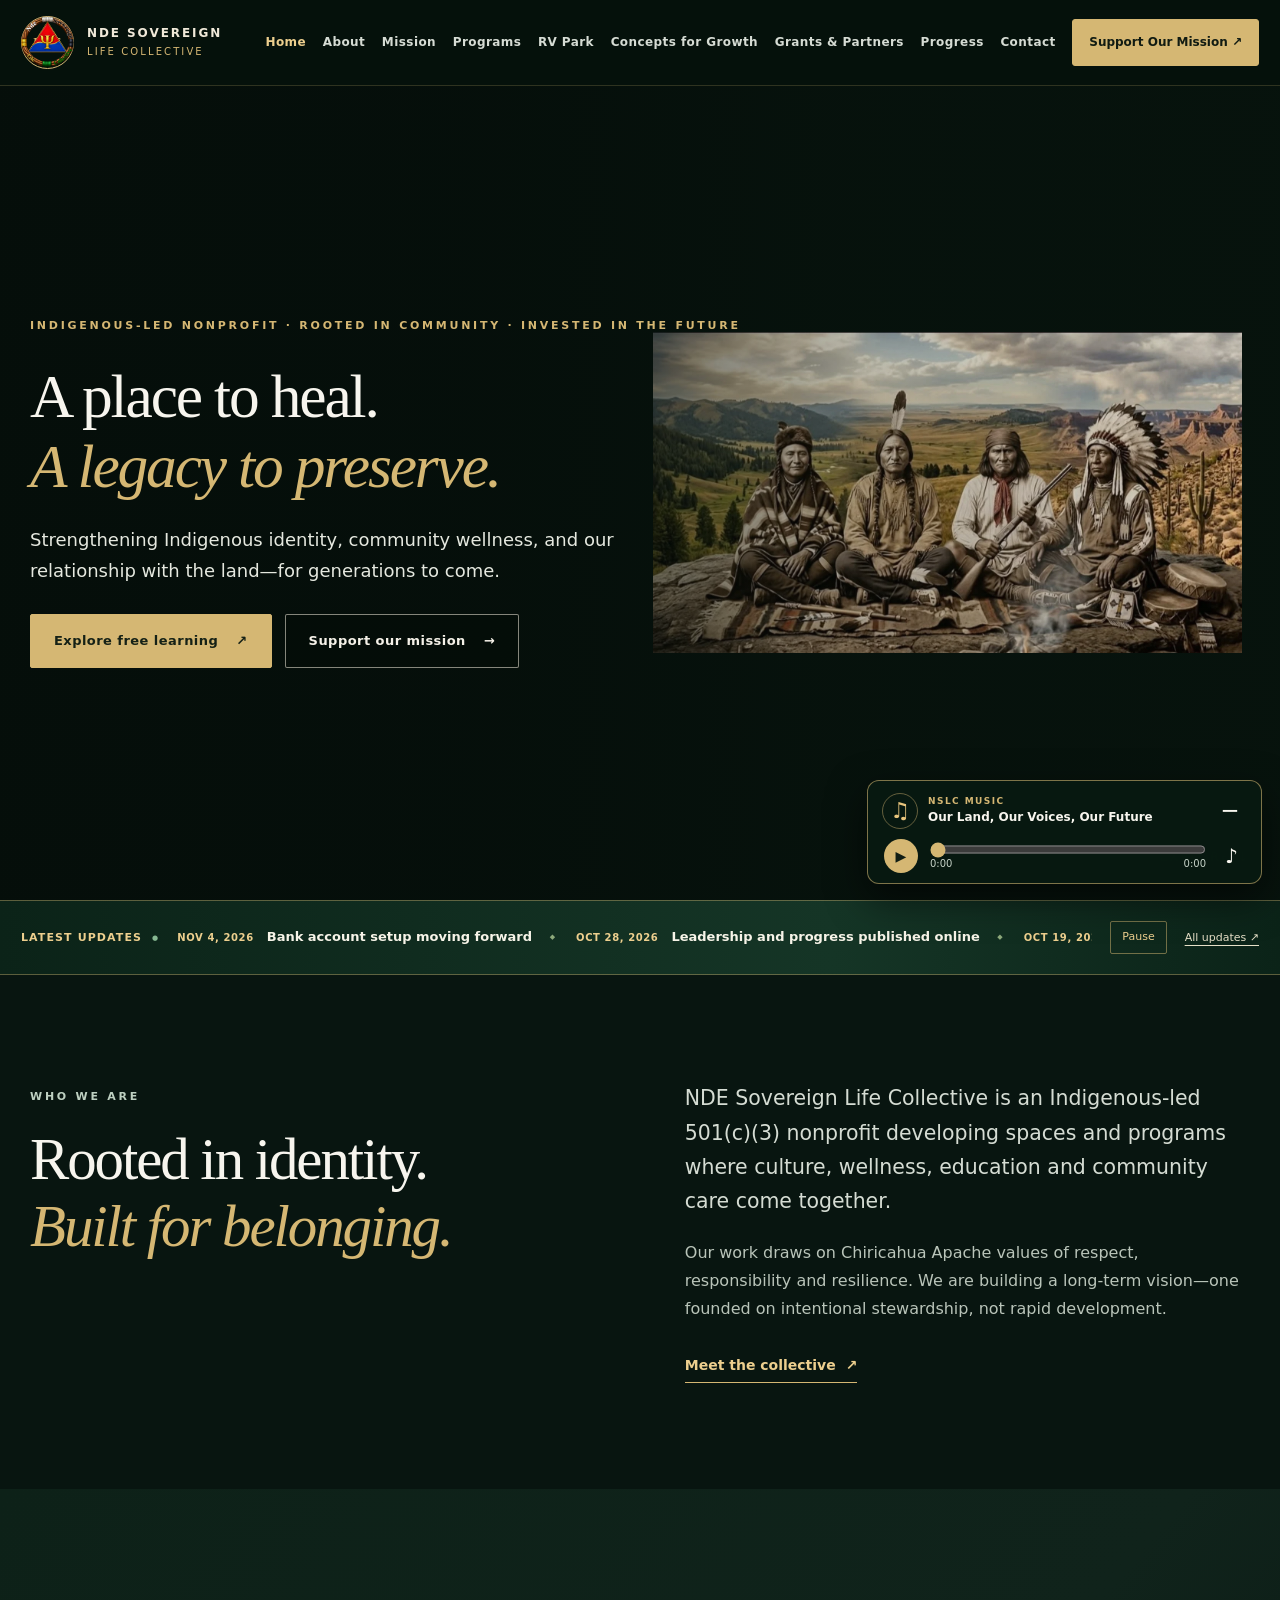
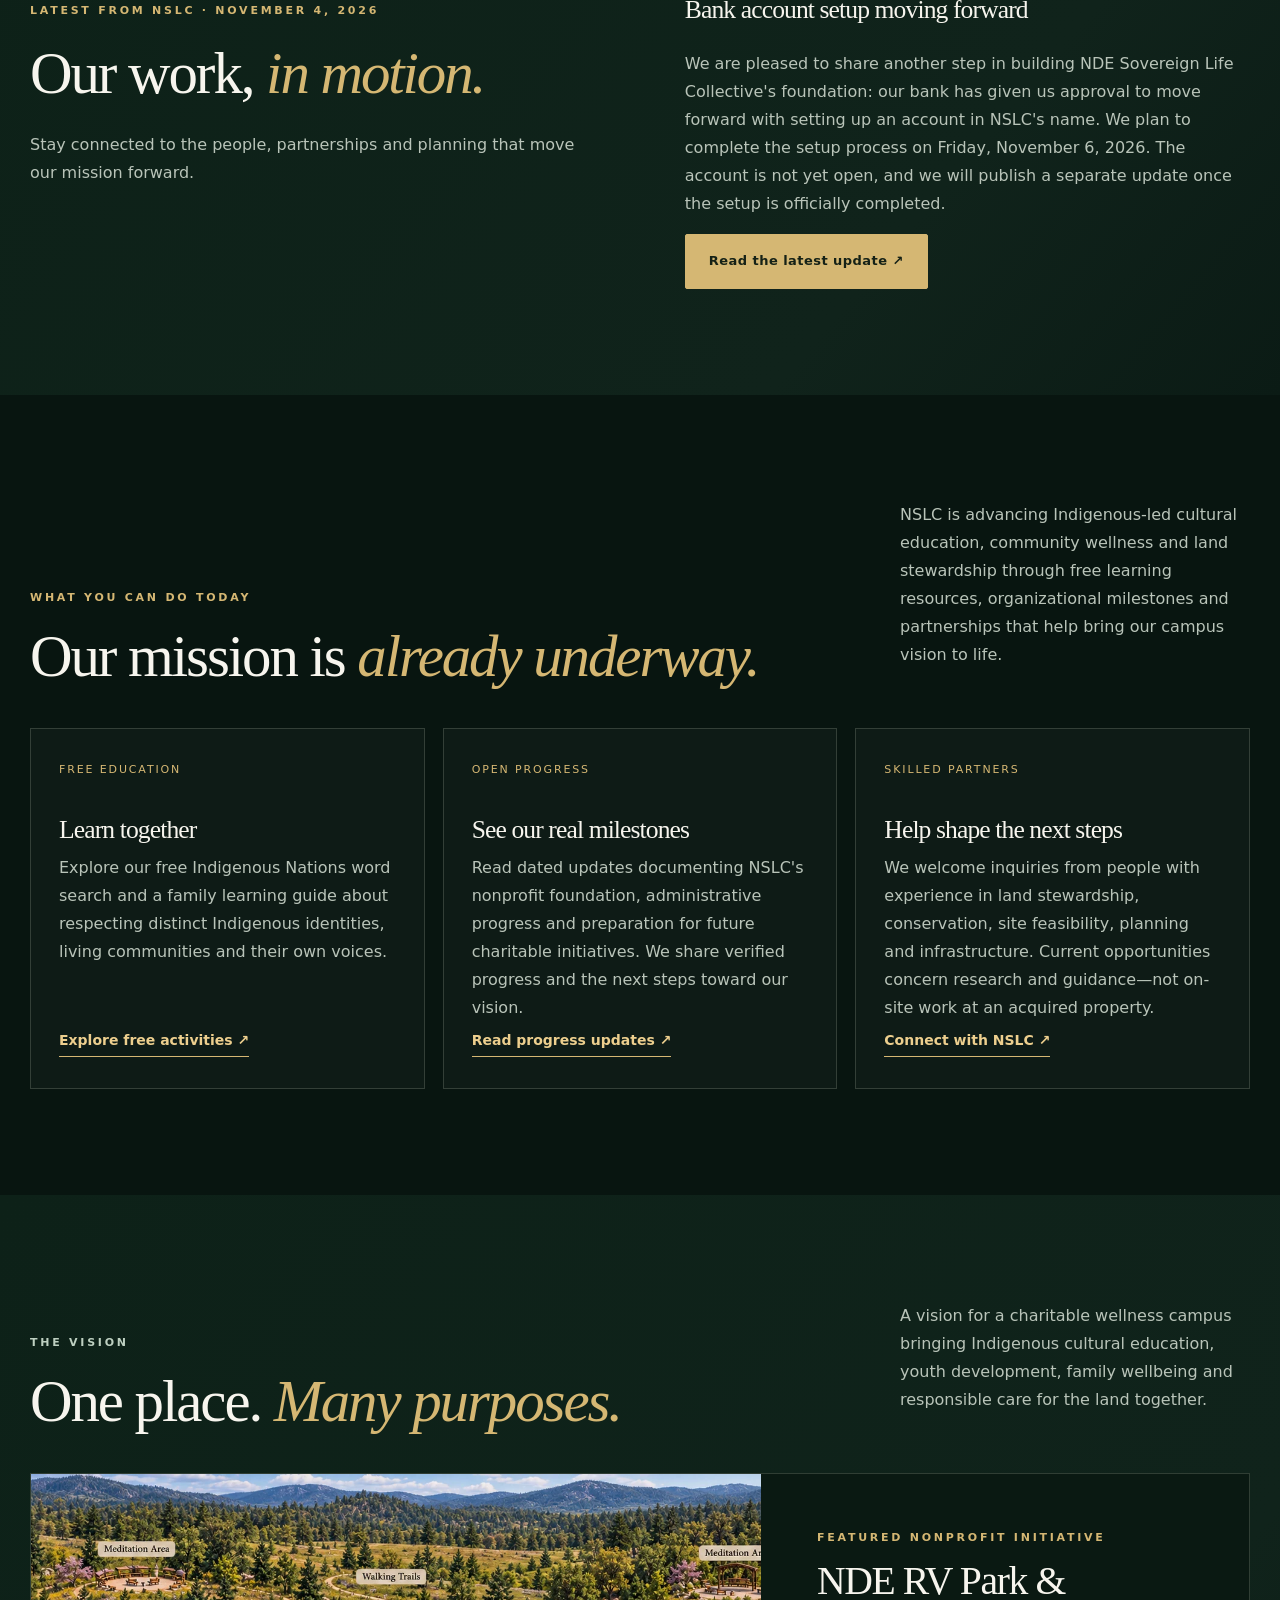
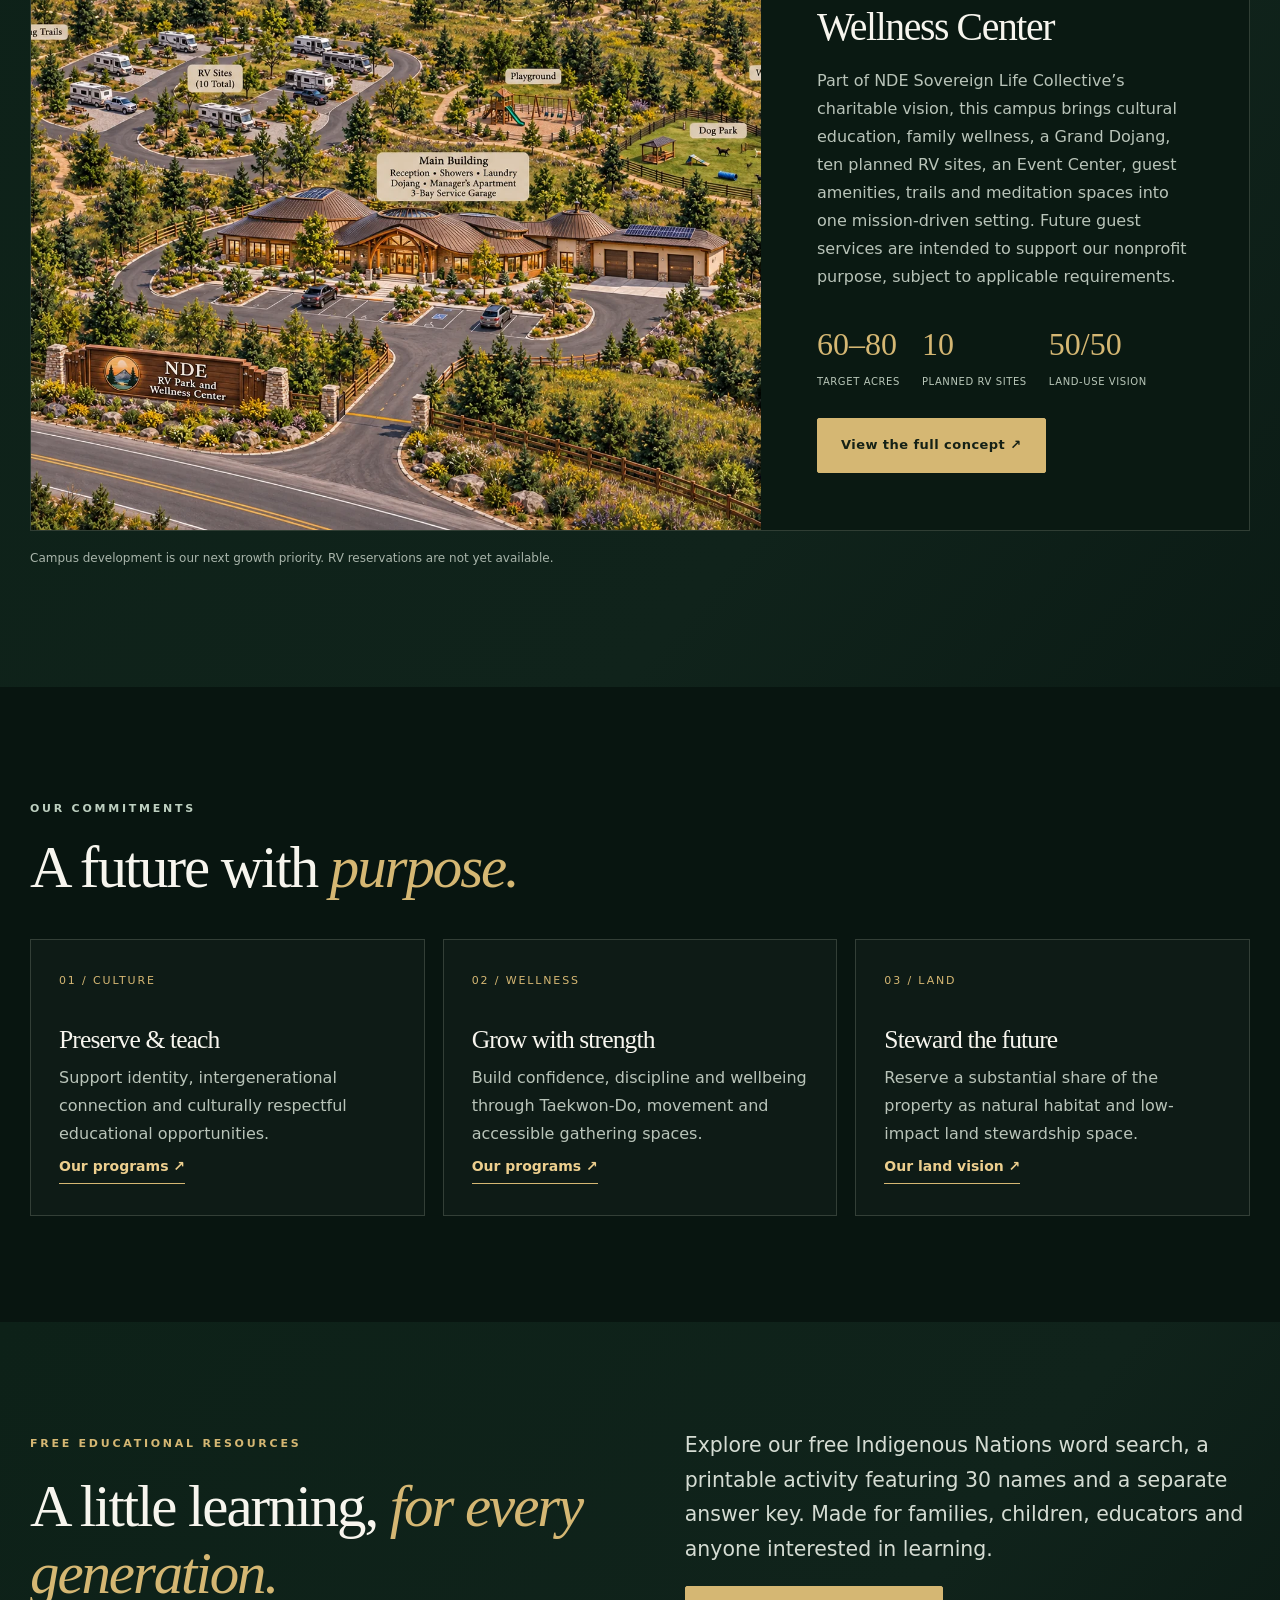
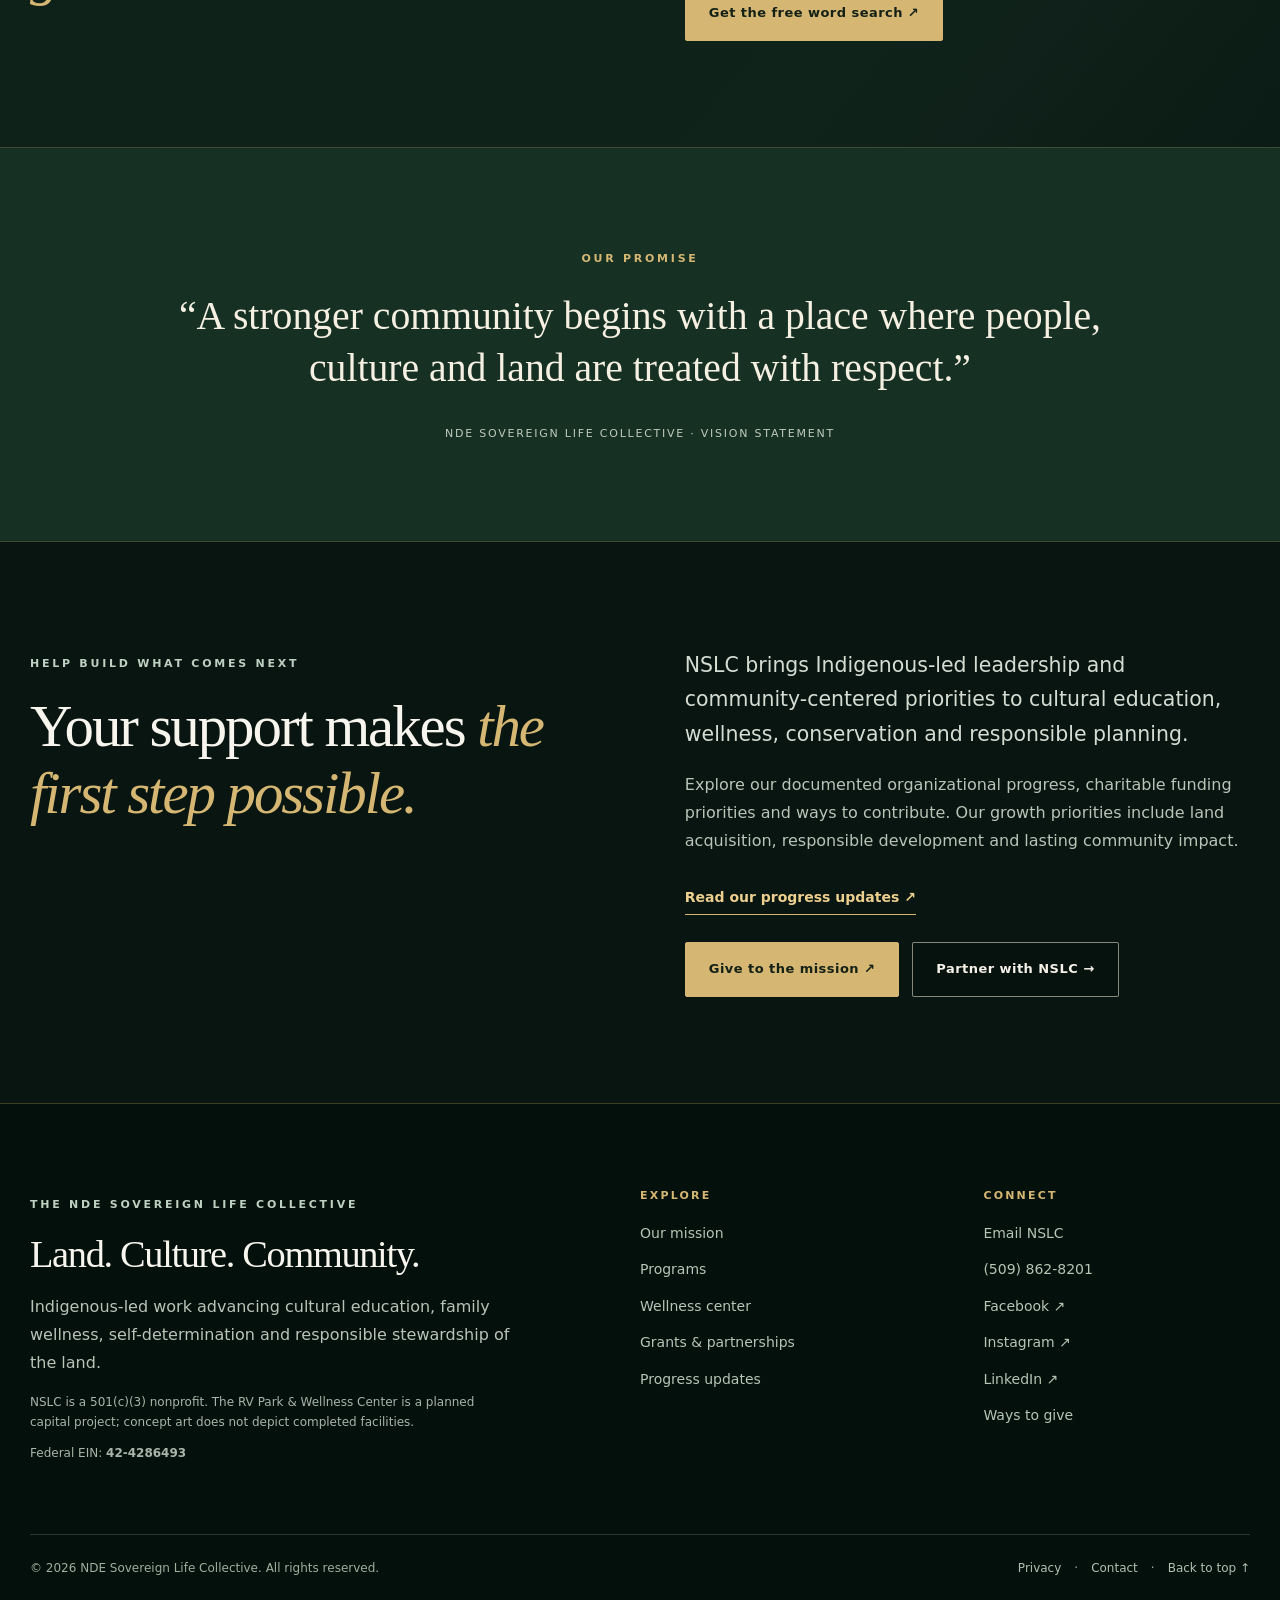
==== commit 2d1031ca: "Lead with established nonprofit mission and confident growth messaging" ====
--- a/index.html
+++ b/index.html
@@ -65,18 +65,18 @@
 <section id="story" class="section"><div class="container split-layout"><div><div class="eyebrow">WHO WE ARE</div><h2 class="display">Rooted in identity.<br><em>Built for belonging.</em></h2></div><div class="copy-column"><p class="lead">NDE Sovereign Life Collective is an Indigenous-led 501(c)(3) nonprofit developing spaces and programs where culture, wellness, education and community care come together.</p><p>Our work draws on Chiricahua Apache values of respect, responsibility and resilience. We are building a long-term vision—one founded on intentional stewardship, not rapid development.</p><a class="text-link" href="about.html">Meet the collective <span aria-hidden="true">↗</span></a></div></div></section>
 <section class="section alt-section" aria-labelledby="latest-nslc-update"><div class="container split-layout"><div><span class="eyebrow gold" id="homepage-latest-meta">LATEST FROM NSLC · NOVEMBER 4, 2026</span><h2 class="display" id="latest-nslc-update">Our work, <em>in motion.</em></h2><p>Stay connected to the people, partnerships and planning that move our mission forward.</p></div><div class="copy-column"><h3 id="homepage-latest-title">Bank account setup moving forward</h3><p id="homepage-latest-summary">Our bank has approved us to proceed with opening an account in NSLC’s name. We plan to complete the setup on Friday, November 6. The account is not yet open; we will share an update once the process is finished.</p><a class="btn btn-gold" id="homepage-latest-link" href="updates.html#bank-account-setup">Read the latest update ↗</a></div></div></section>
 <section class="section" id="current-impact" aria-labelledby="current-impact-title"><div class="container">
-  <div class="section-heading"><div><span class="eyebrow gold">WHAT YOU CAN DO TODAY</span><h2 class="display" id="current-impact-title">Our mission is <em>already underway.</em></h2></div><p>NSLC is building its charitable foundation and sharing resources now, as we work toward developing the wellness campus.</p></div>
+  <div class="section-heading"><div><span class="eyebrow gold">WHAT YOU CAN DO TODAY</span><h2 class="display" id="current-impact-title">Our mission is <em>already underway.</em></h2></div><p>NSLC is advancing Indigenous-led cultural education, community wellness and land stewardship through free learning resources, organizational milestones and partnerships that help bring our campus vision to life.</p></div>
   <div class="three-up">
     <article class="feature-card"><span class="card-index">FREE EDUCATION</span><h3>Learn together</h3><p>Explore our free Indigenous Nations word search and a family learning guide about respecting distinct Indigenous identities, living communities and their own voices.</p><a class="text-link" href="resources.html">Explore free activities ↗</a></article>
     <article class="feature-card"><span class="card-index">OPEN PROGRESS</span><h3>See our real milestones</h3><p>Read dated updates documenting NSLC's nonprofit foundation, administrative progress and preparation for future charitable initiatives. We share verified progress and the next steps toward our vision.</p><a class="text-link" href="updates.html">Read progress updates ↗</a></article>
     <article class="feature-card"><span class="card-index">SKILLED PARTNERS</span><h3>Help shape the next steps</h3><p>We welcome inquiries from people with experience in land stewardship, conservation, site feasibility, planning and infrastructure. Current opportunities concern research and guidance—not on-site work at an acquired property.</p><a class="text-link" href="contact.html">Connect with NSLC ↗</a></article>
   </div>
 </div></section>
-<section class="section alt-section"><div class="container"><div class="section-heading"><div><span class="eyebrow">THE VISION</span><h2 class="display">One place. <em>Many purposes.</em></h2></div><p>A vision for a charitable wellness campus bringing Indigenous cultural education, youth development, family wellbeing and responsible care for the land together.</p></div><div class="feature-spotlight"><div class="feature-photo"><img src="assets/images/park-concept.webp" alt="Conceptual aerial plan with ten RV sites, a Wickiup-inspired central building, a playground and dog park" loading="lazy"></div><div class="feature-copy"><span class="eyebrow gold">FEATURED NONPROFIT INITIATIVE</span><h3>NDE RV Park &amp; Wellness Center</h3><p>Part of NDE Sovereign Life Collective’s charitable vision, this campus brings cultural education, family wellness, a Grand Dojang, ten planned RV sites, an Event Center, guest amenities, trails and meditation spaces into one mission-driven setting. Future guest services are intended to support our nonprofit purpose, subject to applicable requirements.</p><div class="mini-stat-grid"><div><strong>60–80</strong><span>Target acres</span></div><div><strong>10</strong><span>Planned RV sites</span></div><div><strong>50/50</strong><span>Land-use vision</span></div></div><a class="btn btn-gold" href="rv-park.html">View the full concept ↗</a></div></div><p class="fineprint">Campus plans are in development; land acquisition, feasibility, permits and funding must come before opening. No reservations are being accepted.</p></div></section>
+<section class="section alt-section"><div class="container"><div class="section-heading"><div><span class="eyebrow">THE VISION</span><h2 class="display">One place. <em>Many purposes.</em></h2></div><p>A vision for a charitable wellness campus bringing Indigenous cultural education, youth development, family wellbeing and responsible care for the land together.</p></div><div class="feature-spotlight"><div class="feature-photo"><img src="assets/images/park-concept.webp" alt="Conceptual aerial plan with ten RV sites, a Wickiup-inspired central building, a playground and dog park" loading="lazy"></div><div class="feature-copy"><span class="eyebrow gold">FEATURED NONPROFIT INITIATIVE</span><h3>NDE RV Park &amp; Wellness Center</h3><p>Part of NDE Sovereign Life Collective’s charitable vision, this campus brings cultural education, family wellness, a Grand Dojang, ten planned RV sites, an Event Center, guest amenities, trails and meditation spaces into one mission-driven setting. Future guest services are intended to support our nonprofit purpose, subject to applicable requirements.</p><div class="mini-stat-grid"><div><strong>60–80</strong><span>Target acres</span></div><div><strong>10</strong><span>Planned RV sites</span></div><div><strong>50/50</strong><span>Land-use vision</span></div></div><a class="btn btn-gold" href="rv-park.html">View the full concept ↗</a></div></div><p class="fineprint">Campus development is our next growth priority. RV reservations are not yet available.</p></div></section>
 <section class="section"><div class="container"><div class="section-heading"><div><span class="eyebrow">OUR COMMITMENTS</span><h2 class="display">A future with <em>purpose.</em></h2></div></div><div class="three-up"><article class="feature-card"><span class="card-index">01 / CULTURE</span><h3>Preserve &amp; teach</h3><p>Support identity, intergenerational connection and culturally respectful educational opportunities.</p><a class="text-link" href="programs.html">Our programs ↗</a></article><article class="feature-card"><span class="card-index">02 / WELLNESS</span><h3>Grow with strength</h3><p>Build confidence, discipline and wellbeing through Taekwon-Do, movement and accessible gathering spaces.</p><a class="text-link" href="programs.html">Our programs ↗</a></article><article class="feature-card"><span class="card-index">03 / LAND</span><h3>Steward the future</h3><p>Reserve a substantial share of the property as natural habitat and low-impact land stewardship space.</p><a class="text-link" href="rv-park.html#land">Our land vision ↗</a></article></div></div></section>
 <section class="section alt-section" aria-labelledby="family-activities"><div class="container split-layout"><div><span class="eyebrow gold">FREE EDUCATIONAL RESOURCES</span><h2 class="display" id="family-activities">A little learning, <em>for every generation.</em></h2></div><div class="copy-column"><p class="lead">Explore our free Indigenous Nations word search, a printable activity featuring 30 names and a separate answer key. Made for families, children, educators and anyone interested in learning.</p><a class="btn btn-gold" href="resources.html">Get the free word search ↗</a></div></div></section>
 <section class="quote-band"><div class="container"><span class="eyebrow gold">OUR PROMISE</span><blockquote>“A stronger community begins with a place where people, culture and land are treated with respect.”</blockquote><span class="quote-credit">NDE Sovereign Life Collective · Vision statement</span></div></section>
-<section class="section"><div class="container split-layout"><div><span class="eyebrow">HELP BUILD WHAT COMES NEXT</span><h2 class="display">Your support makes <em>the first step possible.</em></h2></div><div class="copy-column"><p class="lead">NSLC brings Indigenous-led leadership and community-centered priorities to cultural education, wellness, conservation and responsible planning.</p><p>Explore our documented organizational progress, charitable funding priorities and ways to contribute. Property acquisition, permits and construction remain future steps.</p><a class="text-link" href="updates.html">Read our progress updates ↗</a><div class="actions"><a class="btn btn-gold" href="donate.html">Give to the mission ↗</a><a class="btn btn-outline" href="grants.html">Partner with NSLC →</a></div></div></div></section>
+<section class="section"><div class="container split-layout"><div><span class="eyebrow">HELP BUILD WHAT COMES NEXT</span><h2 class="display">Your support makes <em>the first step possible.</em></h2></div><div class="copy-column"><p class="lead">NSLC brings Indigenous-led leadership and community-centered priorities to cultural education, wellness, conservation and responsible planning.</p><p>Explore our documented organizational progress, charitable funding priorities and ways to contribute. Our growth priorities include land acquisition, responsible development and lasting community impact.</p><a class="text-link" href="updates.html">Read our progress updates ↗</a><div class="actions"><a class="btn btn-gold" href="donate.html">Give to the mission ↗</a><a class="btn btn-outline" href="grants.html">Partner with NSLC →</a></div></div></div></section>
 </main>
 <footer class="site-footer">
   <div class="container footer-grid">
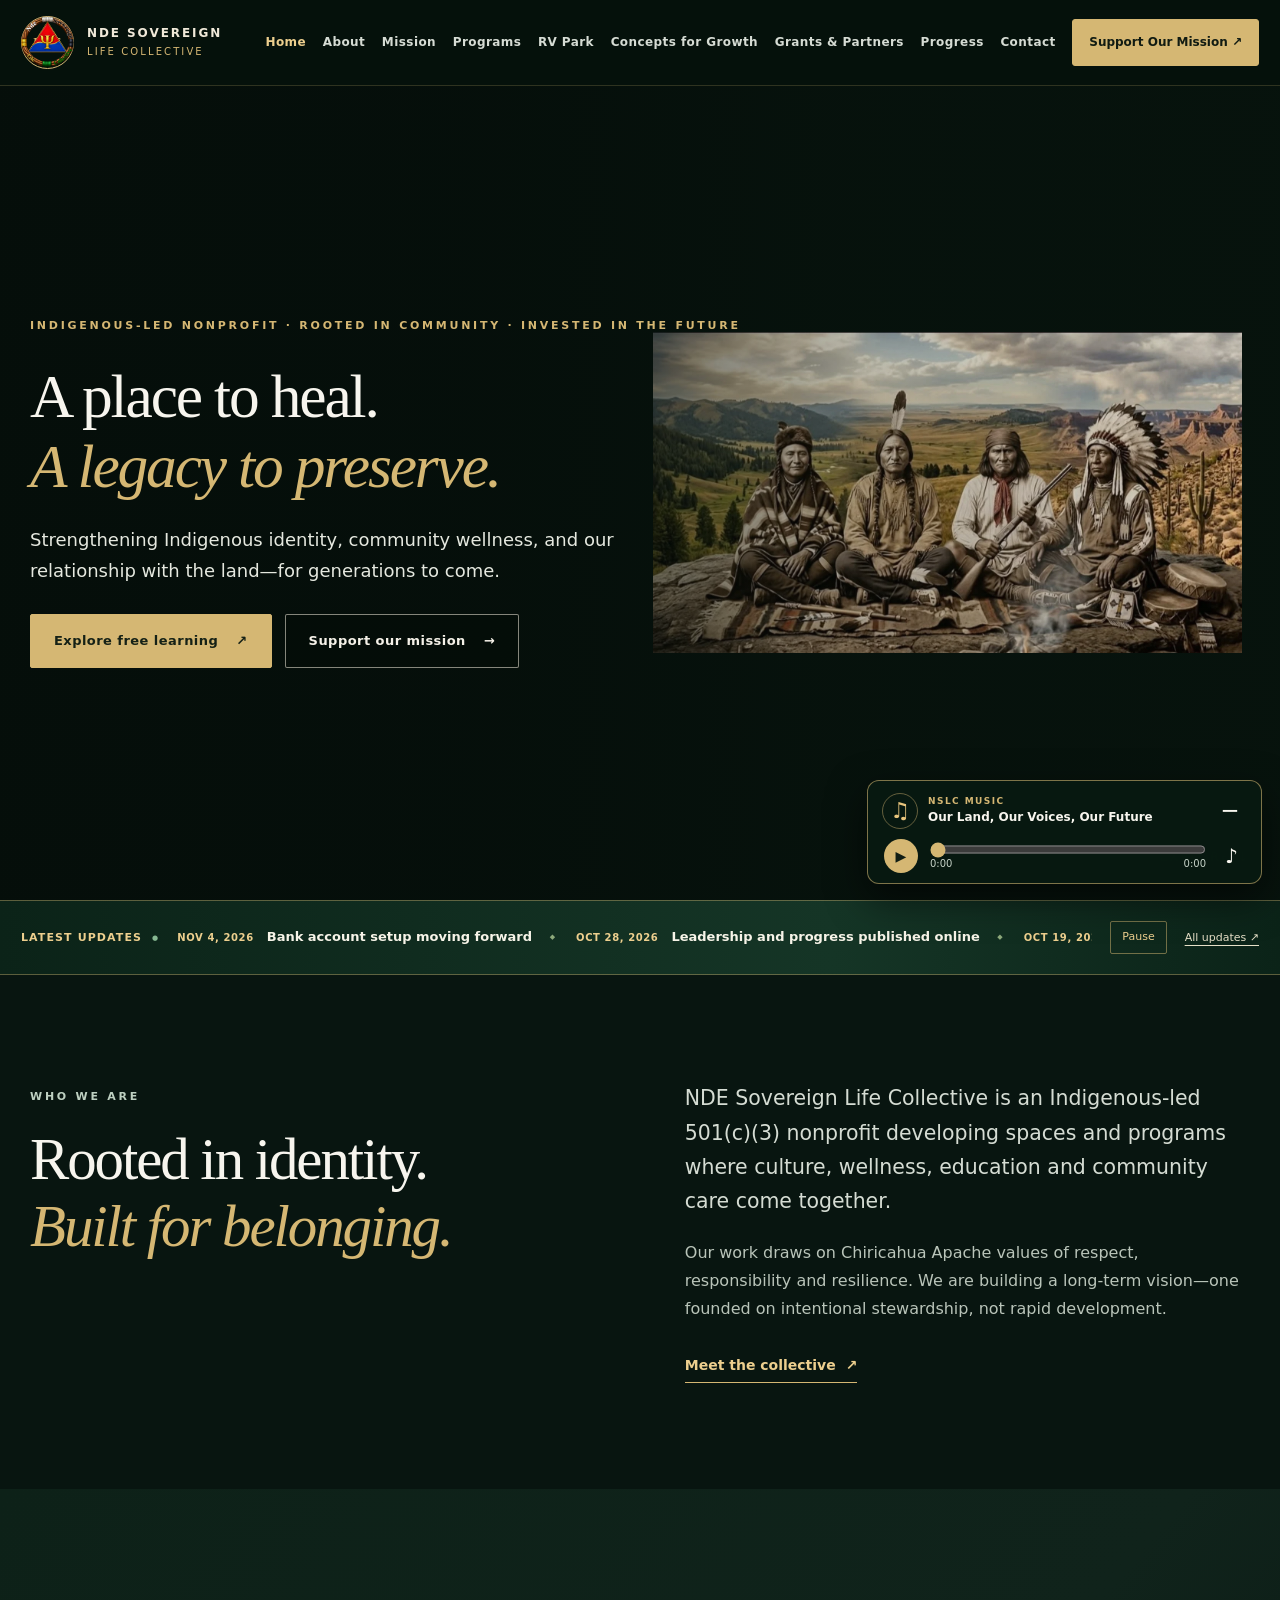
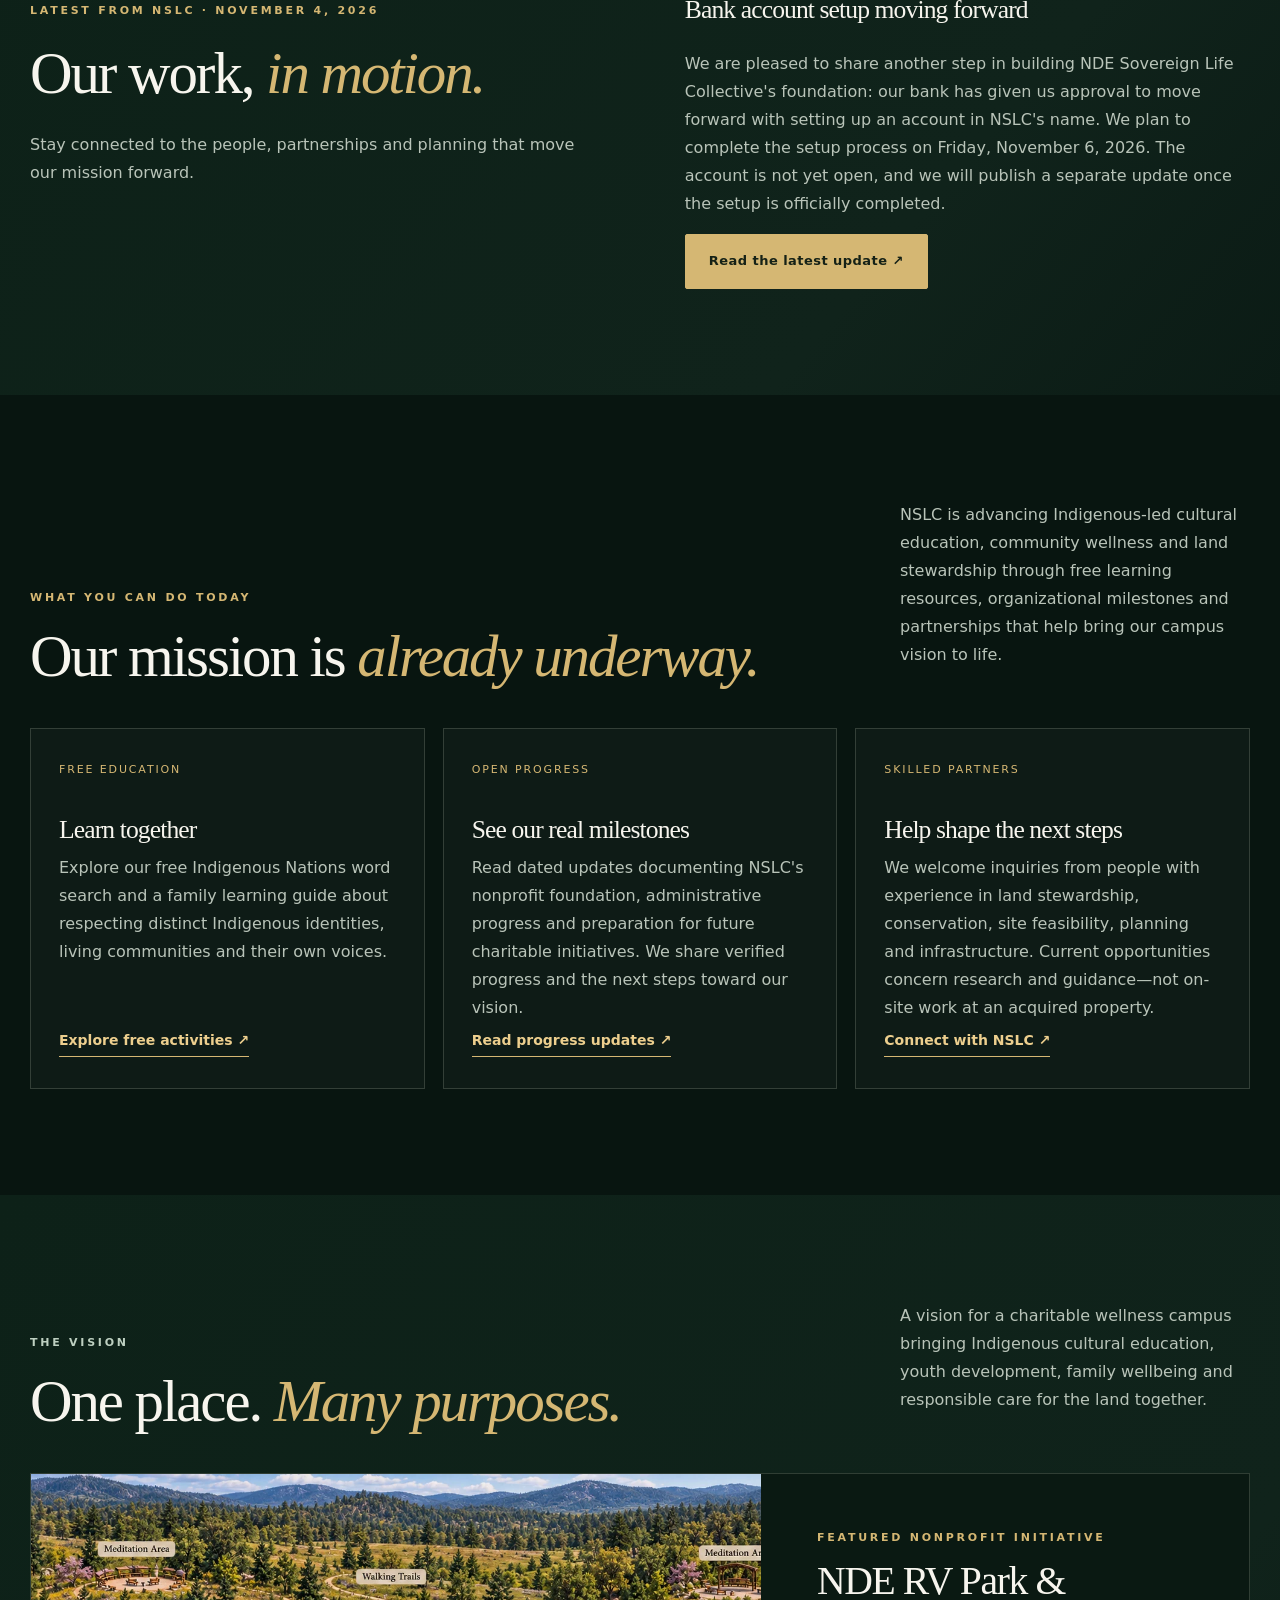
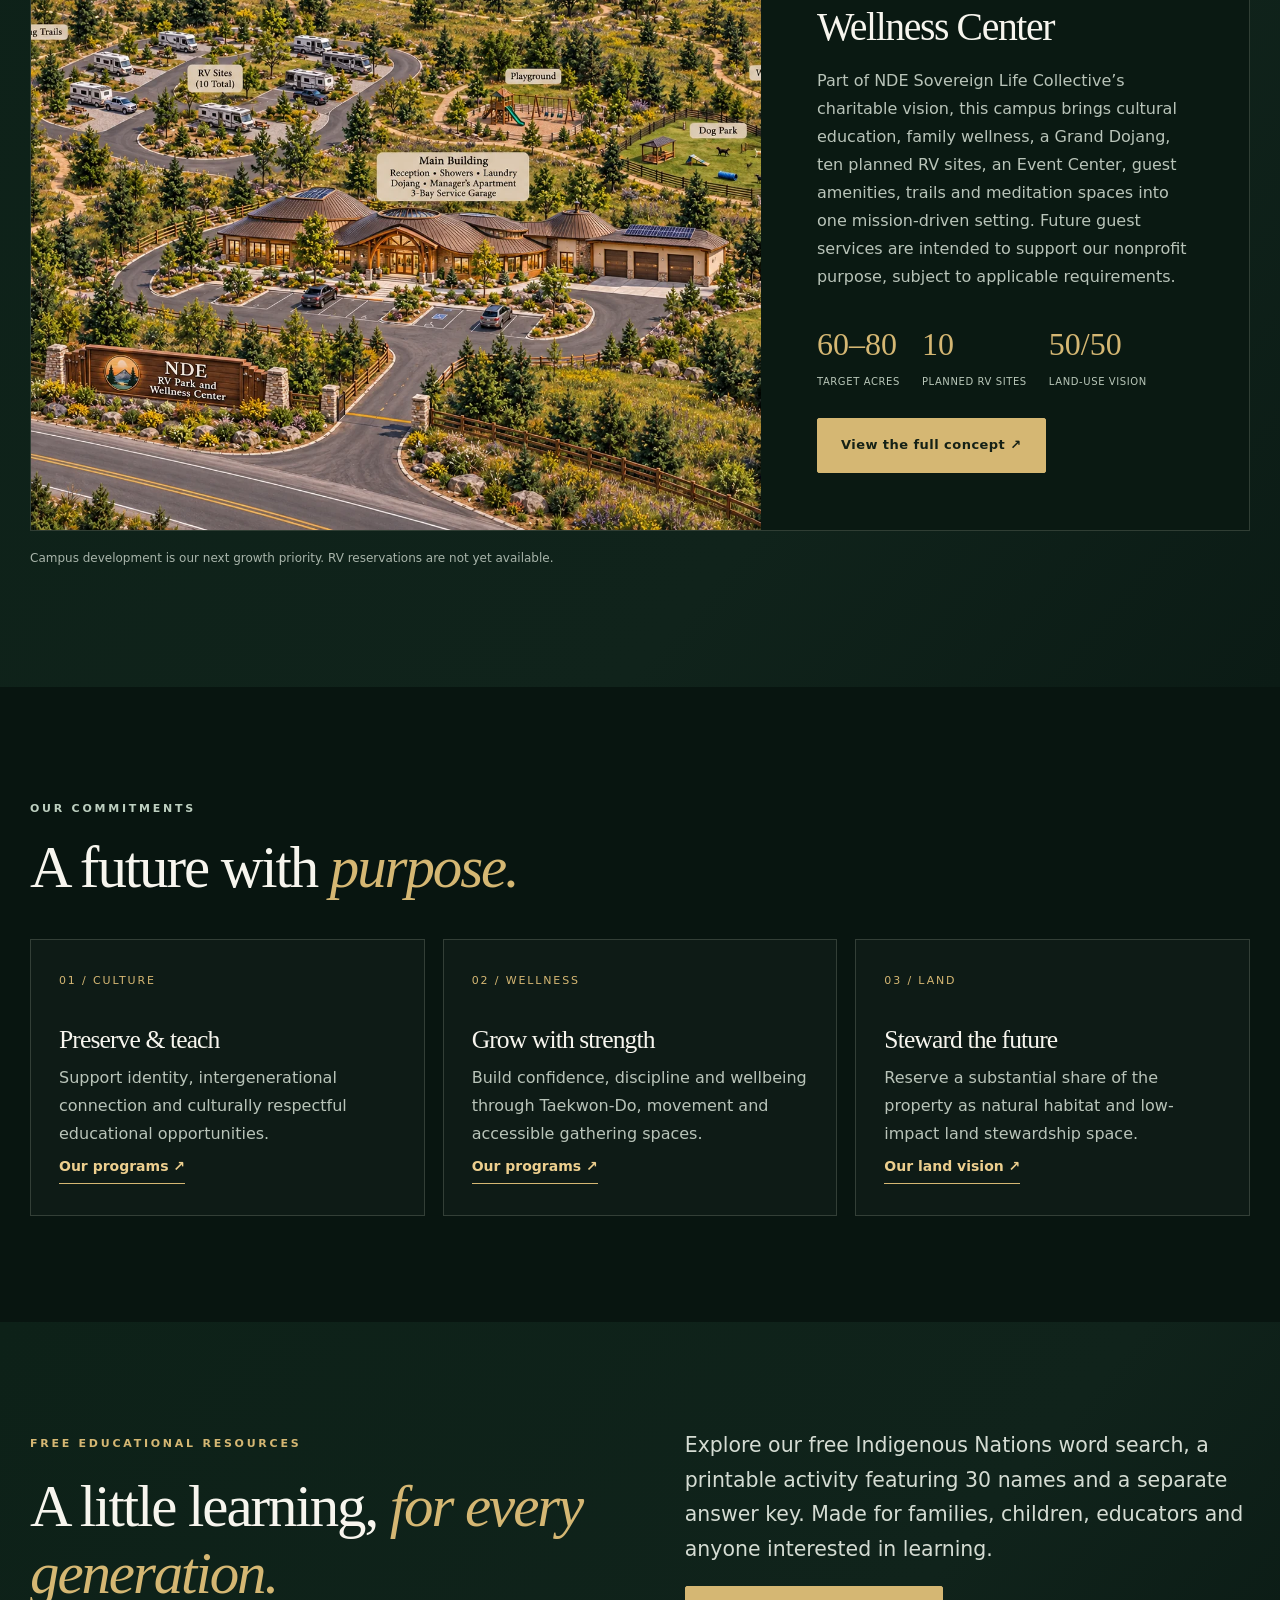
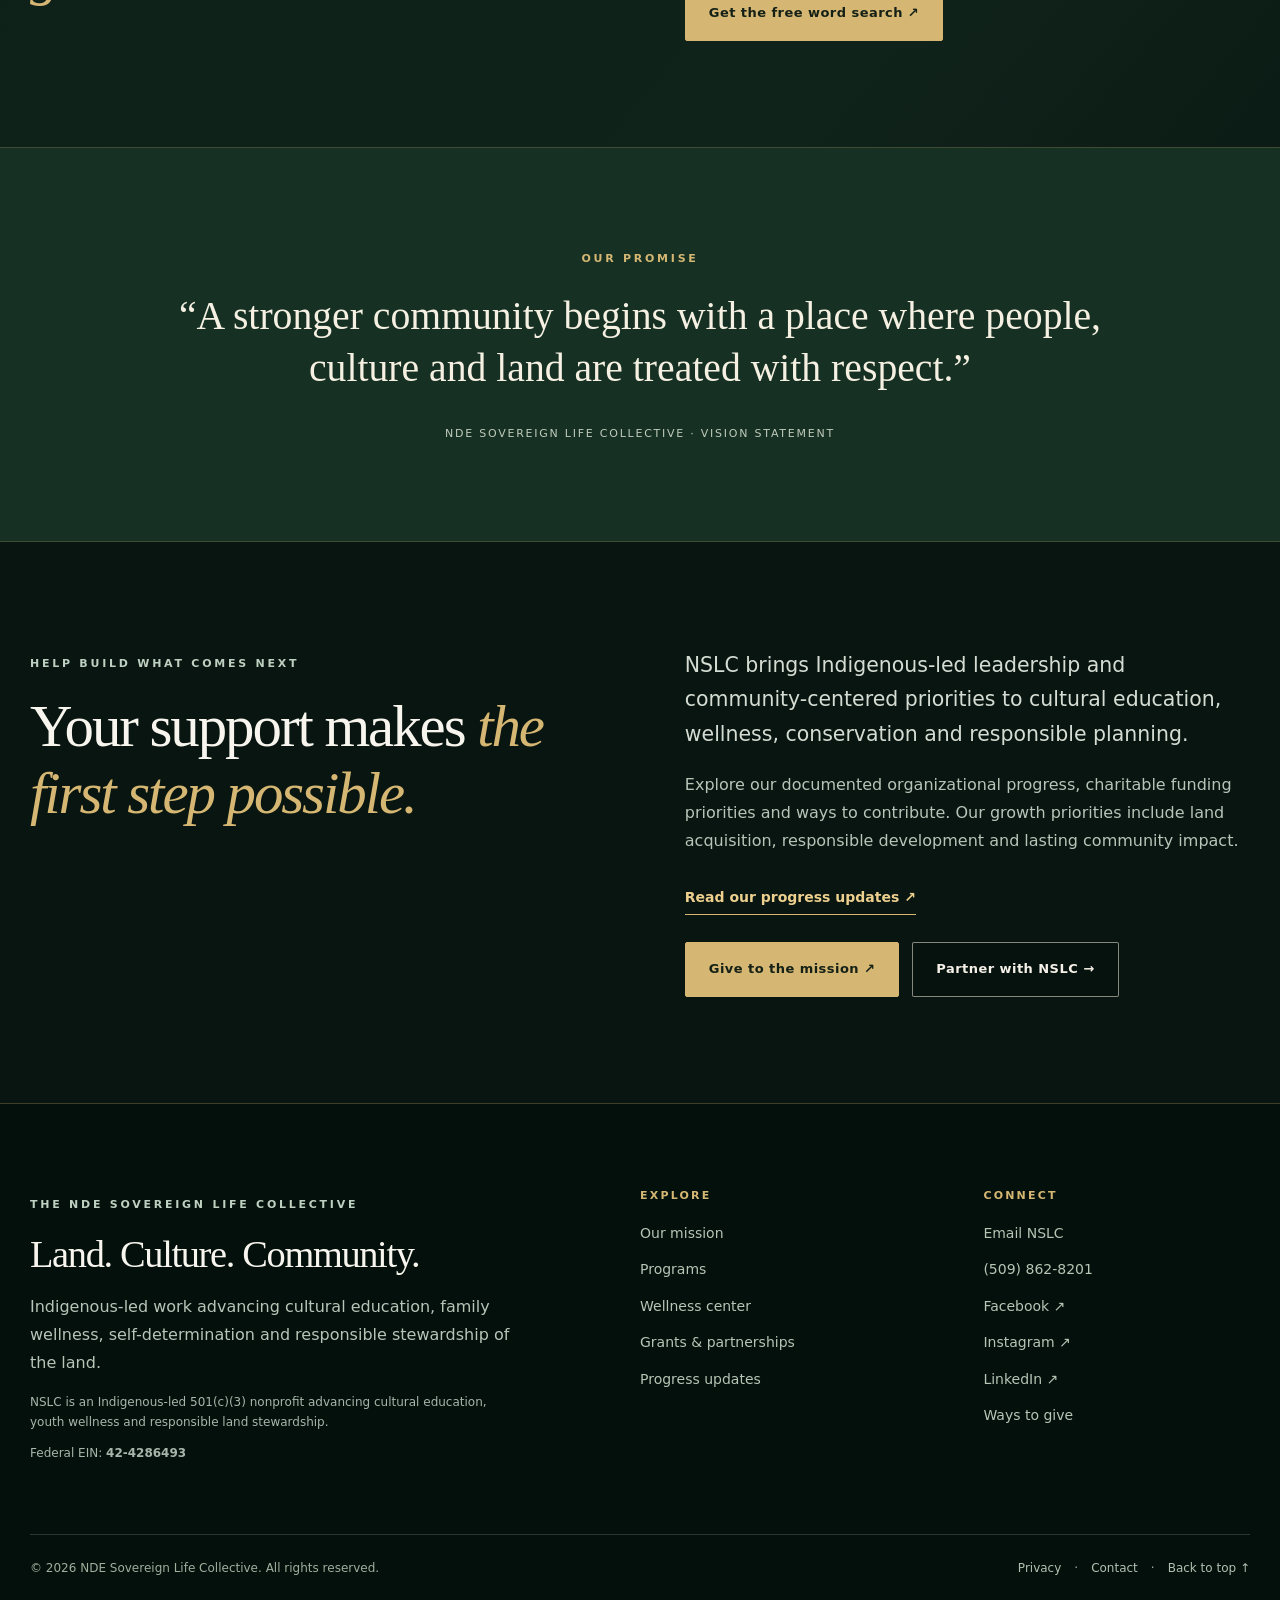
==== commit 1599e782: "Keep footer focused on NSLC charitable mission" ====
--- a/index.html
+++ b/index.html
@@ -80,7 +80,7 @@
 </main>
 <footer class="site-footer">
   <div class="container footer-grid">
-    <div class="footer-about"><div class="eyebrow">THE NDE SOVEREIGN LIFE COLLECTIVE</div><h2>Land. Culture. Community.</h2><p>Indigenous-led work advancing cultural education, family wellness, self-determination and responsible stewardship of the land.</p><p class="micro">NSLC is a 501(c)(3) nonprofit. The RV Park &amp; Wellness Center is a planned capital project; concept art does not depict completed facilities.</p><p class="micro">Federal EIN: <strong>42-4286493</strong></p></div>
+    <div class="footer-about"><div class="eyebrow">THE NDE SOVEREIGN LIFE COLLECTIVE</div><h2>Land. Culture. Community.</h2><p>Indigenous-led work advancing cultural education, family wellness, self-determination and responsible stewardship of the land.</p><p class="micro">NSLC is an Indigenous-led 501(c)(3) nonprofit advancing cultural education, youth wellness and responsible land stewardship.</p><p class="micro">Federal EIN: <strong>42-4286493</strong></p></div>
     <div><h3>Explore</h3><a href="mission.html">Our mission</a><a href="programs.html">Programs</a><a href="rv-park.html">Wellness center</a><a href="grants.html">Grants & partnerships</a><a href="updates.html">Progress updates</a></div>
     <div><h3>Connect</h3><a href="mailto:info@nde-collective.org">Email NSLC</a><a href="tel:+15098628201">(509) 862-8201</a><a href="https://www.facebook.com/ndesovereign" target="_blank" rel="noopener noreferrer">Facebook ↗</a><a href="https://www.instagram.com/ndesovereignlifecollective/" target="_blank" rel="noopener noreferrer">Instagram ↗</a><a href="https://www.linkedin.com/company/nde-sovereign-life-collective/" target="_blank" rel="noopener noreferrer">LinkedIn ↗</a><a href="donate.html">Ways to give</a></div>
   </div>
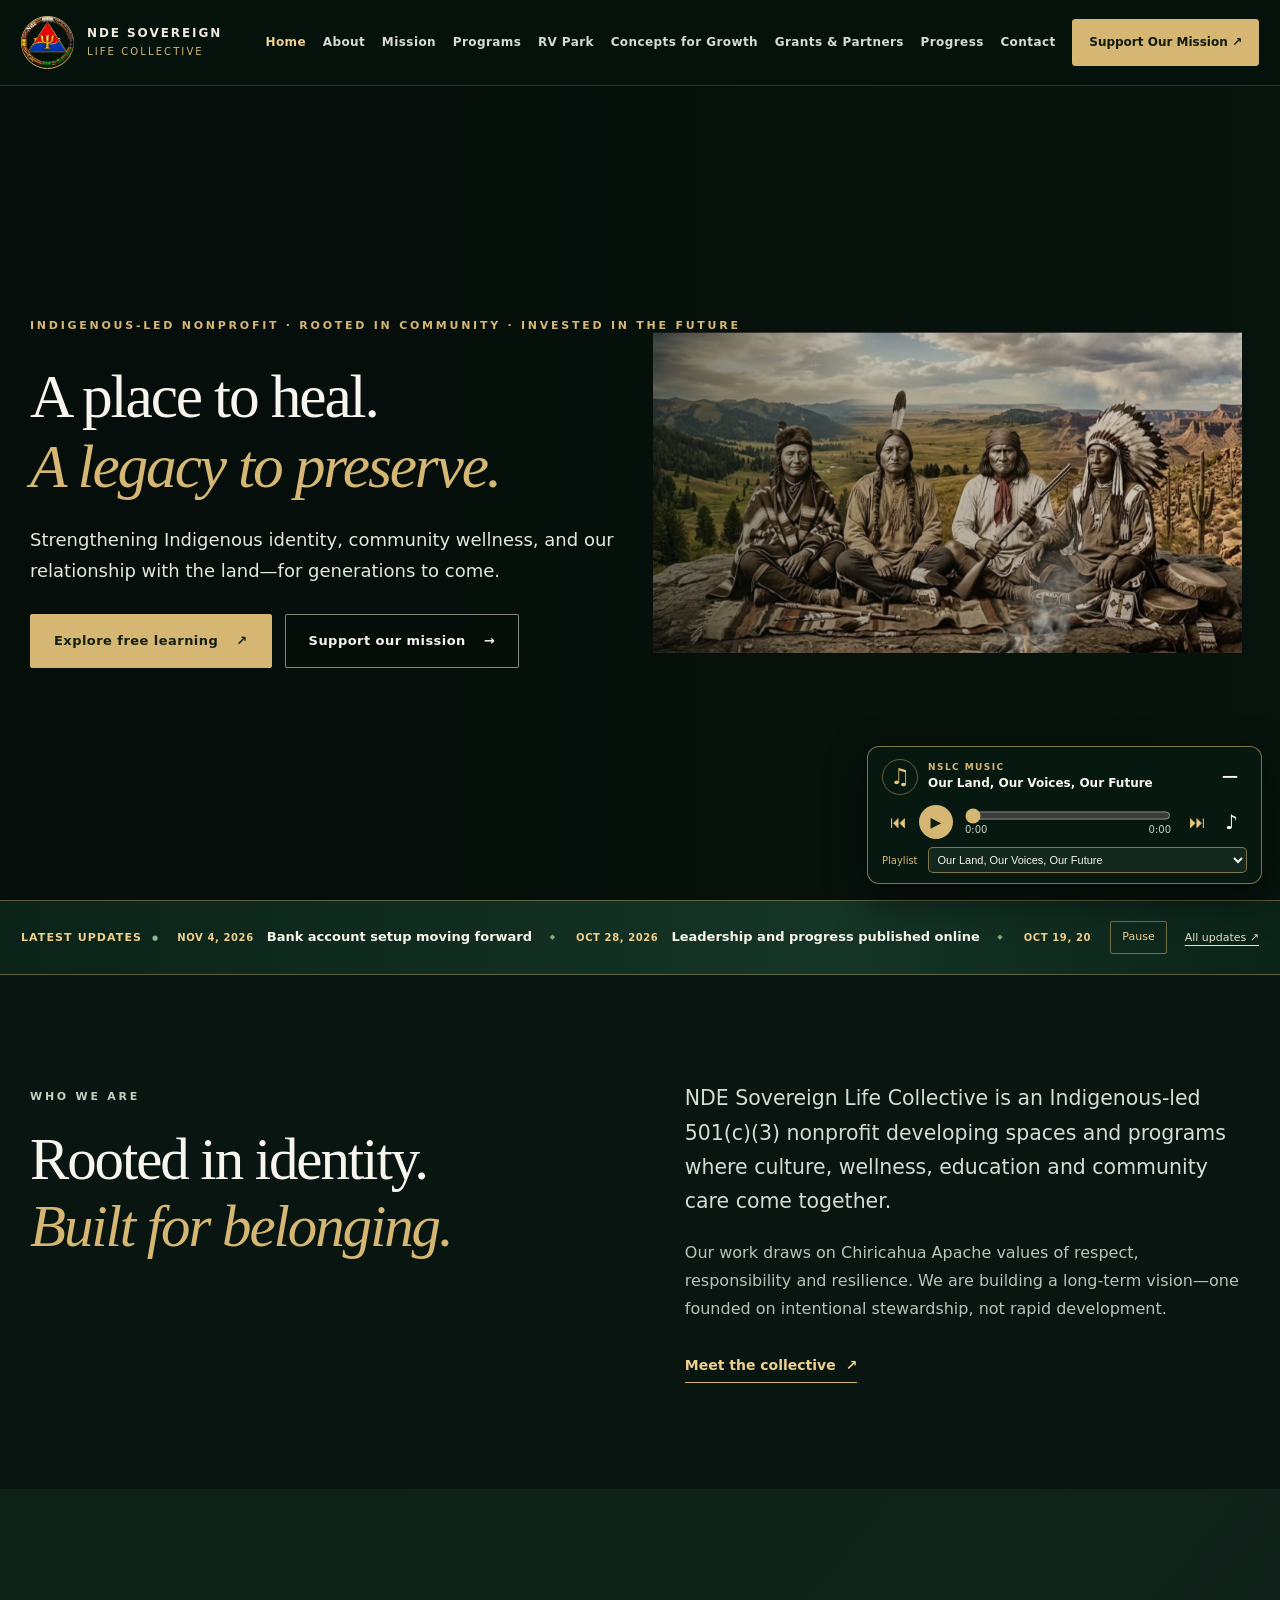
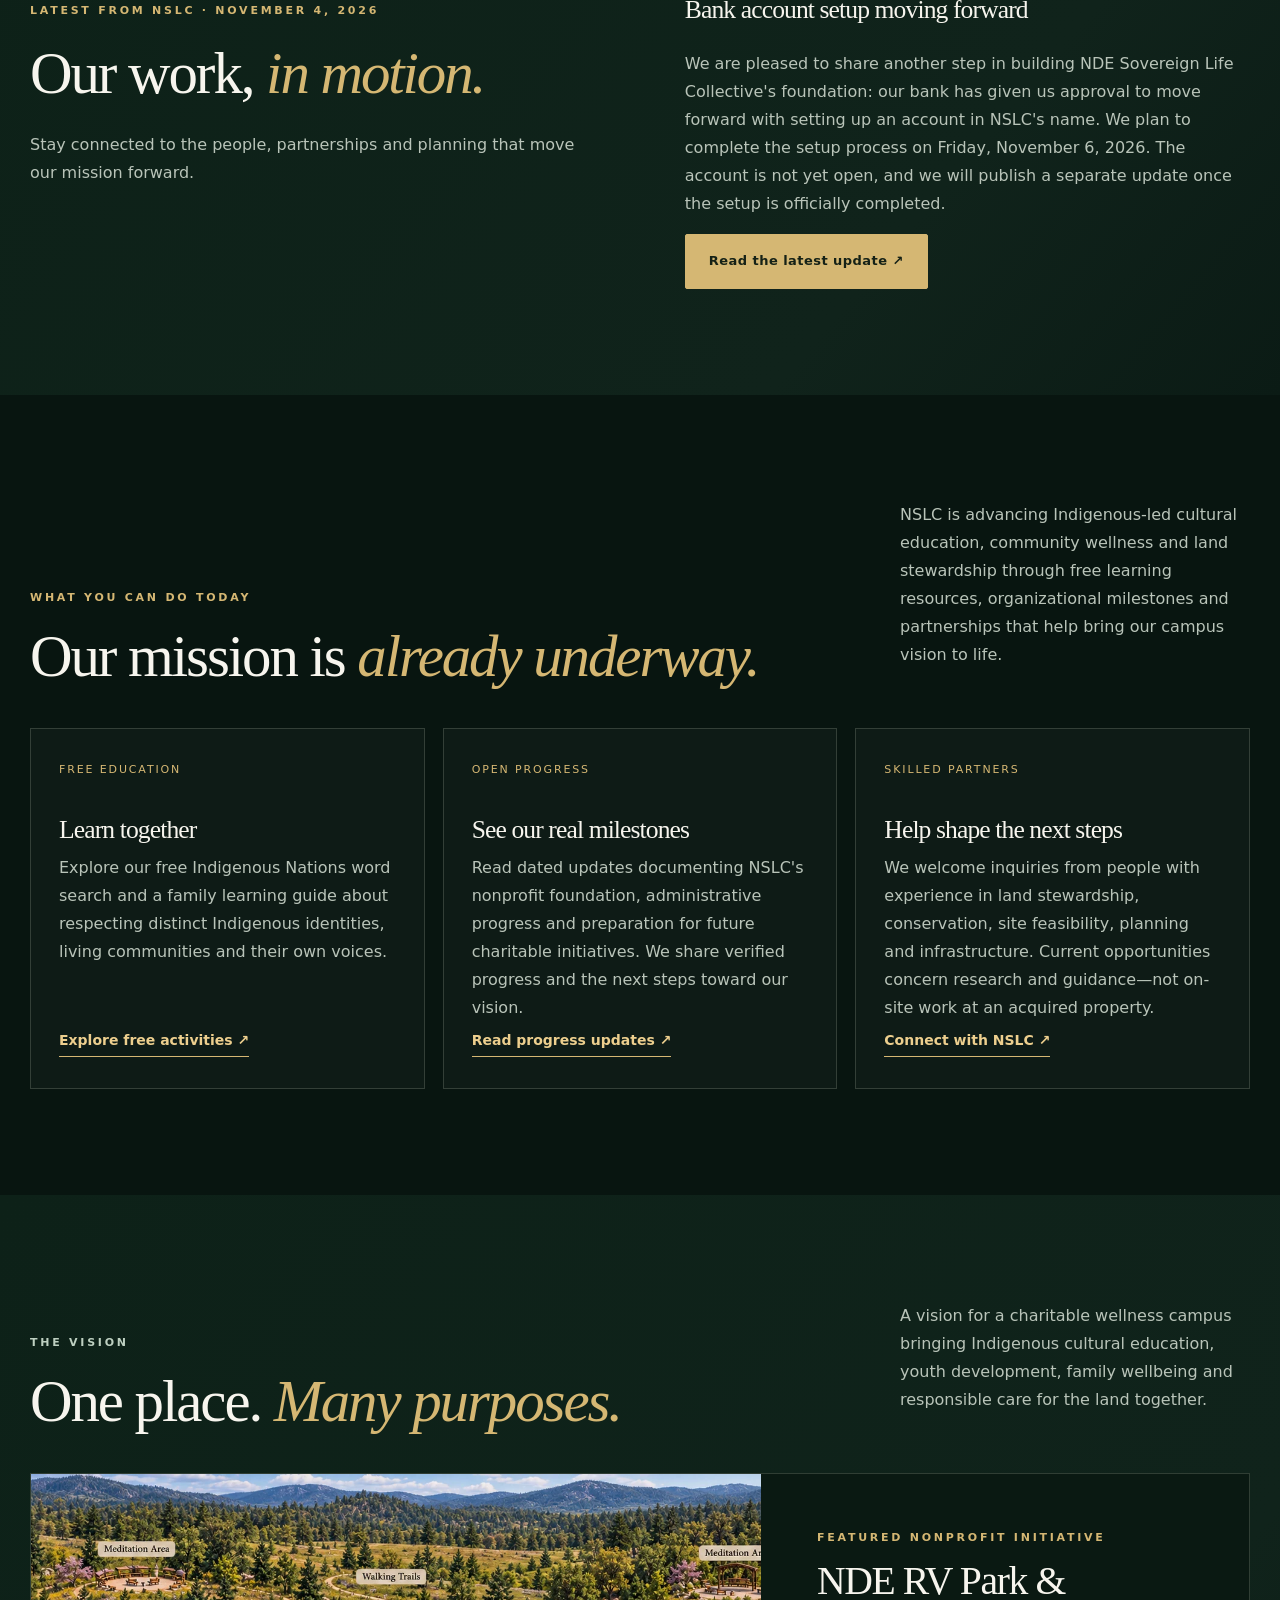
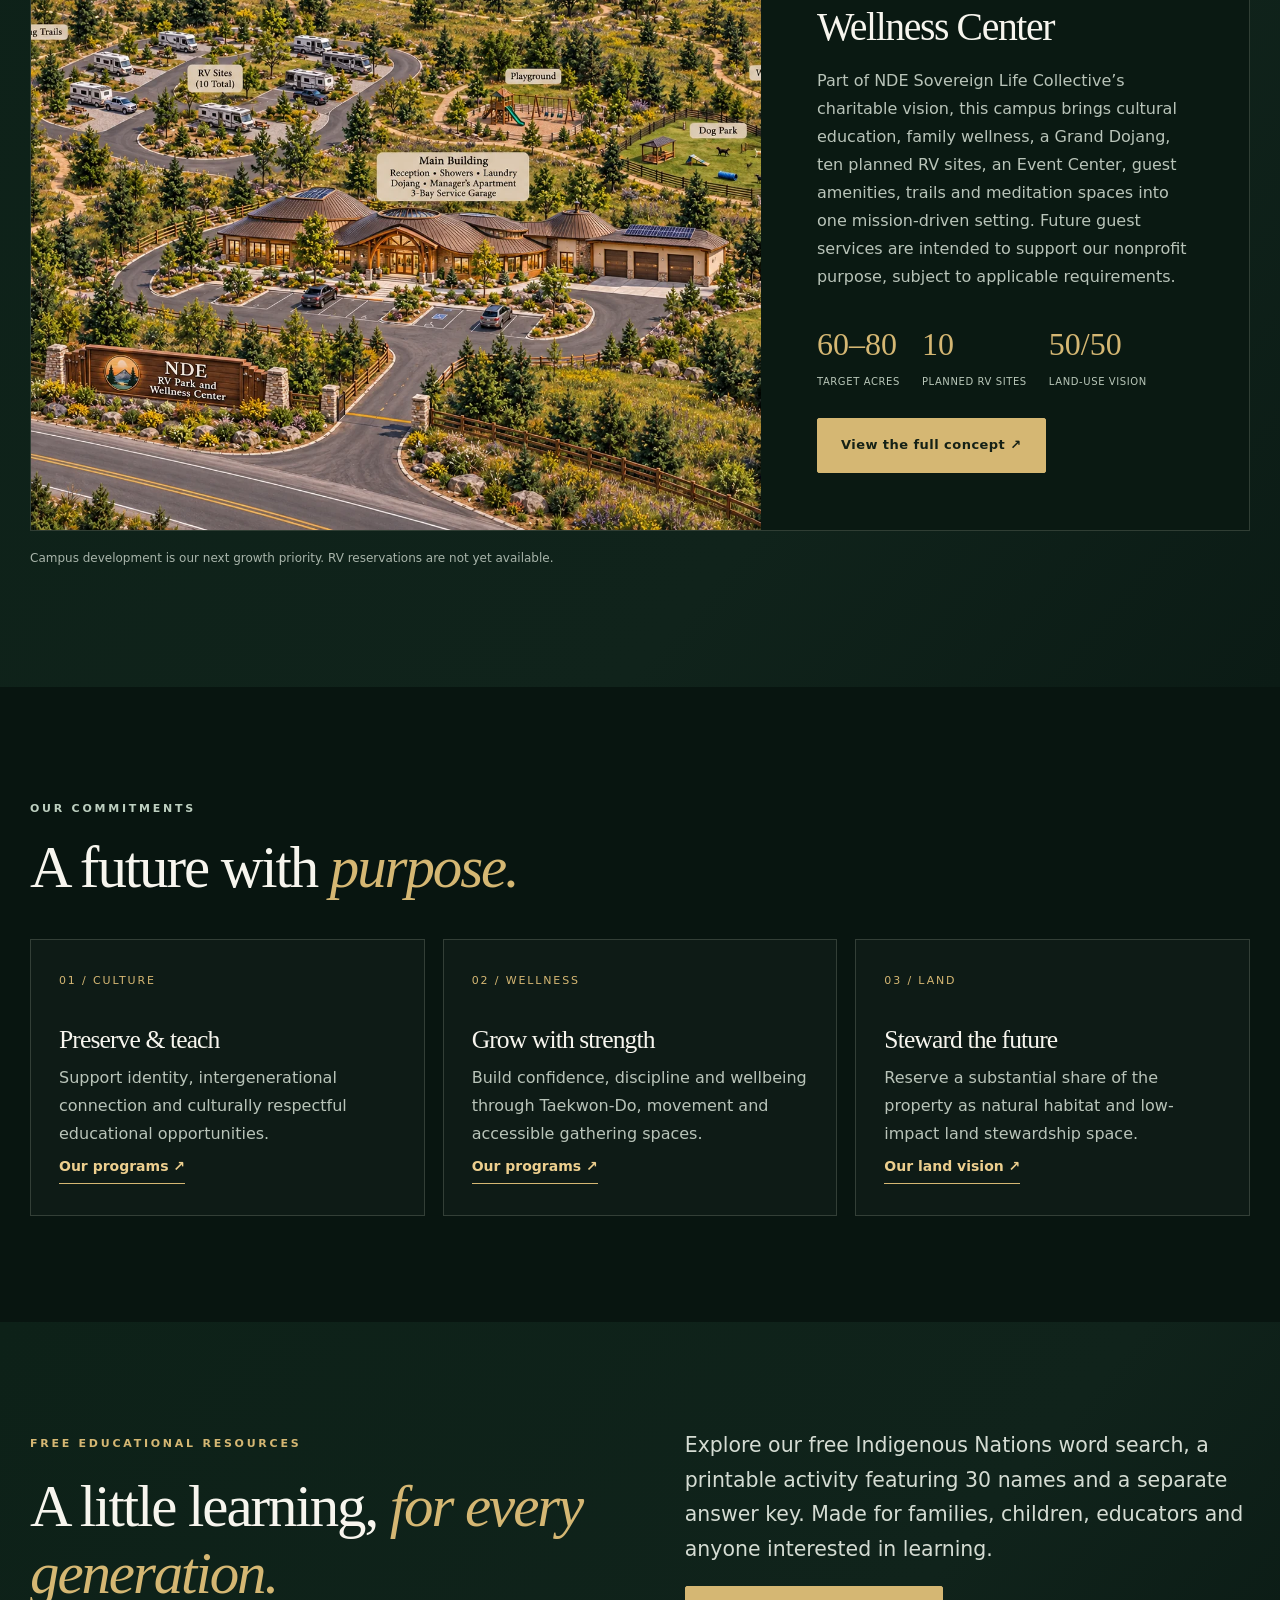
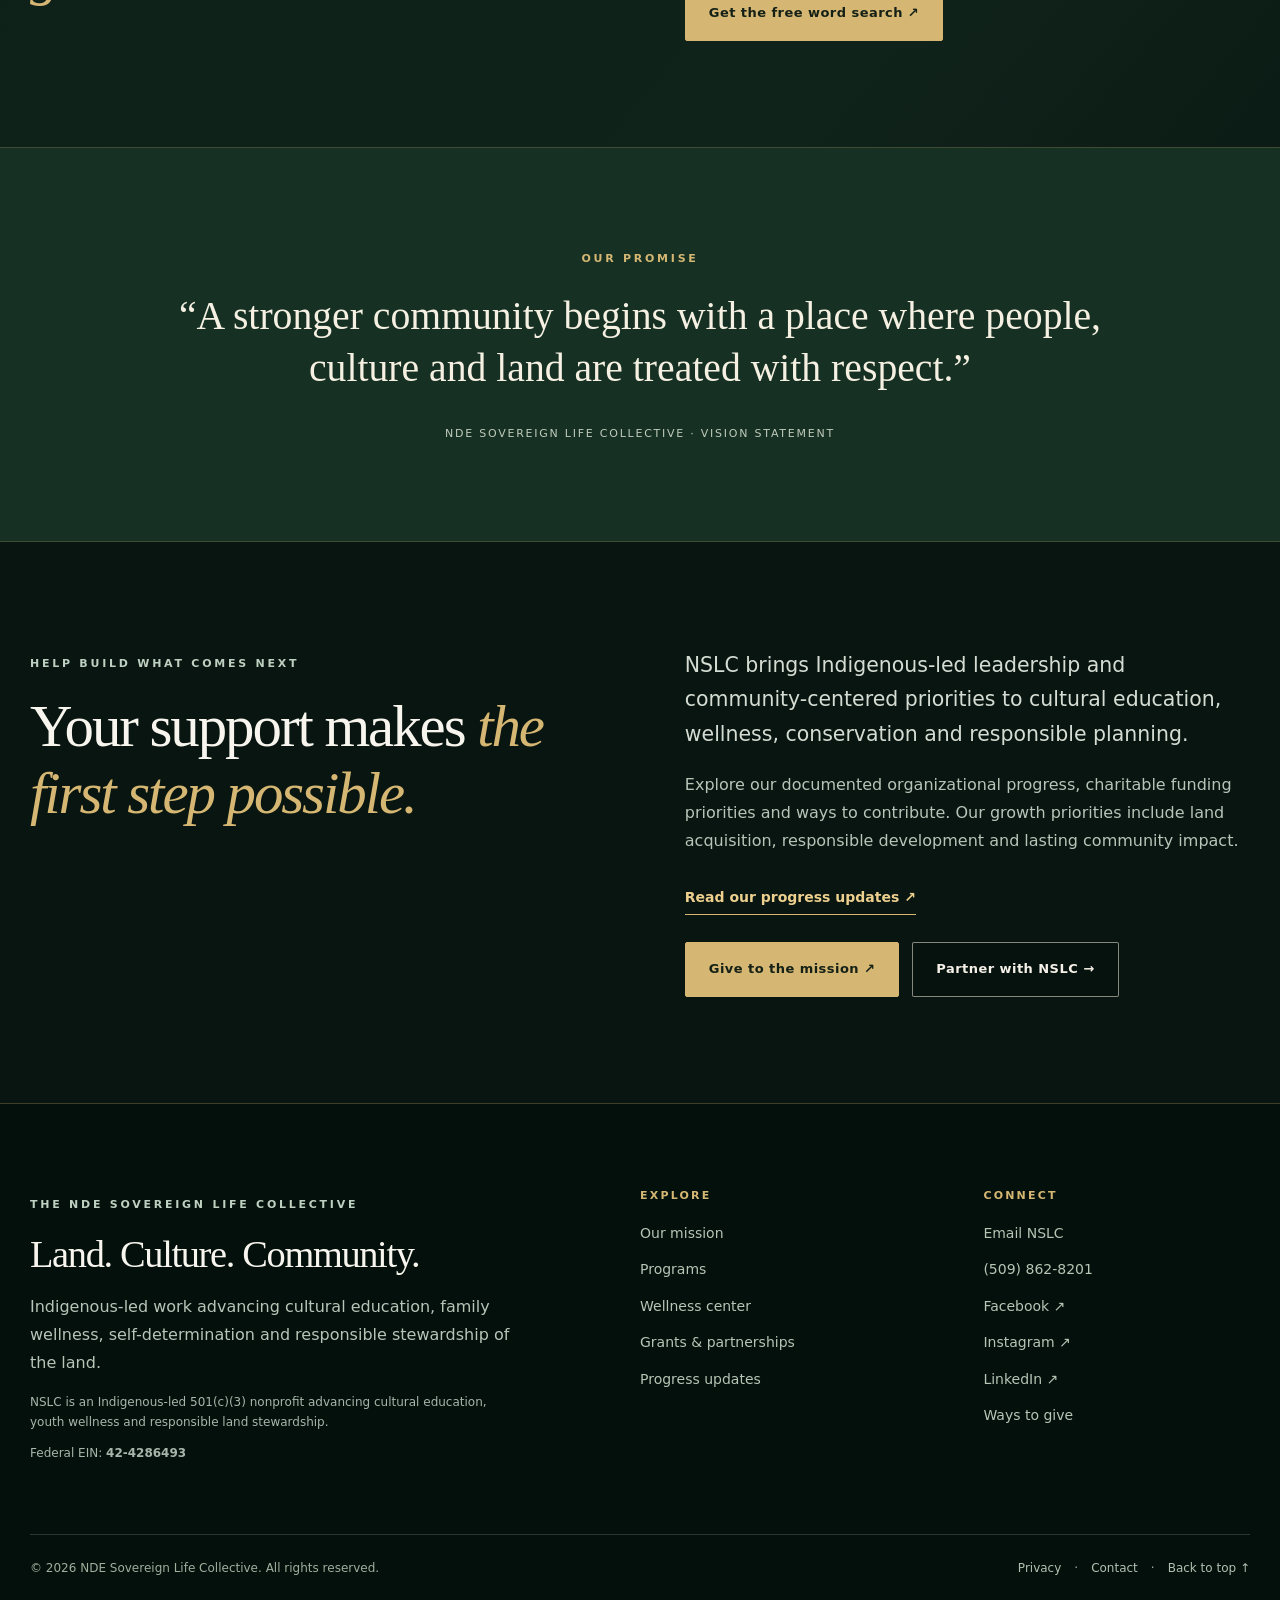
==== commit 073ecf16: "Refresh playlist player script version" ====
--- a/index.html
+++ b/index.html
@@ -22,7 +22,7 @@
 <meta name="twitter:card" content="summary_large_image">
 <script type="application/ld+json">{"@context":"https://schema.org","@type":"NGO","name":"NDE Sovereign Life Collective","url":"https://nde-collective.org/","description":"Indigenous-led nonprofit advancing community wellness, cultural education and land stewardship.","email":"info@nde-collective.org","telephone":"+1-509-862-8201","nonprofitStatus":"Nonprofit501c3","taxID":"42-4286493","sameAs":["https://www.facebook.com/ndesovereign","https://www.instagram.com/ndesovereignlifecollective/","https://www.linkedin.com/company/nde-sovereign-life-collective/"]}</script>
 <script src="assets/js/main.js?v=20261104-mobileticker" defer></script>
-<script src="assets/js/audio-player.js?v=20261104-perf" defer></script>
+<script src="assets/js/audio-player.js?v=20261105-playlist-fix" defer></script>
 </head>
 <body class="page-home">
 <a class="skip-link" href="#main">Skip to content</a>
--- a/assets/css/audio-player.css
+++ b/assets/css/audio-player.css
@@ -20,4 +20,10 @@
 .nslc-audio-player.is-compact{width:min(315px,calc(100vw - 30px))}
 .nslc-audio-player.is-compact .nslc-audio-controls,.nslc-audio-player.is-compact .nslc-audio-error{display:none}
 @media(max-width:650px){body.has-nslc-audio{padding-bottom:135px}.nslc-audio-player{right:10px;bottom:10px;width:calc(100vw - 20px);border-radius:10px}.nslc-audio-player.is-compact{width:min(300px,calc(100vw - 20px))}}
-@media print{.nslc-audio-player{display:none!important}body.has-nslc-audio{padding-bottom:0!important}}+@media print{.nslc-audio-player{display:none!important}body.has-nslc-audio{padding-bottom:0!important}}
+/* Playlist controls appear when additional recordings are available. */
+.nslc-audio-prev,.nslc-audio-next{border:0;cursor:pointer;color:#e8c57d;background:none;font-size:17px;flex-shrink:0;width:23px;height:32px}
+.nslc-audio-prev[hidden],.nslc-audio-next[hidden],.nslc-audio-playlist-row[hidden]{display:none!important}
+.nslc-audio-playlist-row{display:flex;align-items:center;gap:10px;margin-top:8px;color:#d5b773;font-size:10px}
+.nslc-audio-track-select{flex:1;min-width:0;background:#14291d;color:#f7f5ee;border:1px solid rgba(213,183,115,.55);border-radius:5px;padding:5px;font-size:11px}
+.nslc-audio-player.is-compact .nslc-audio-playlist-row{display:none}
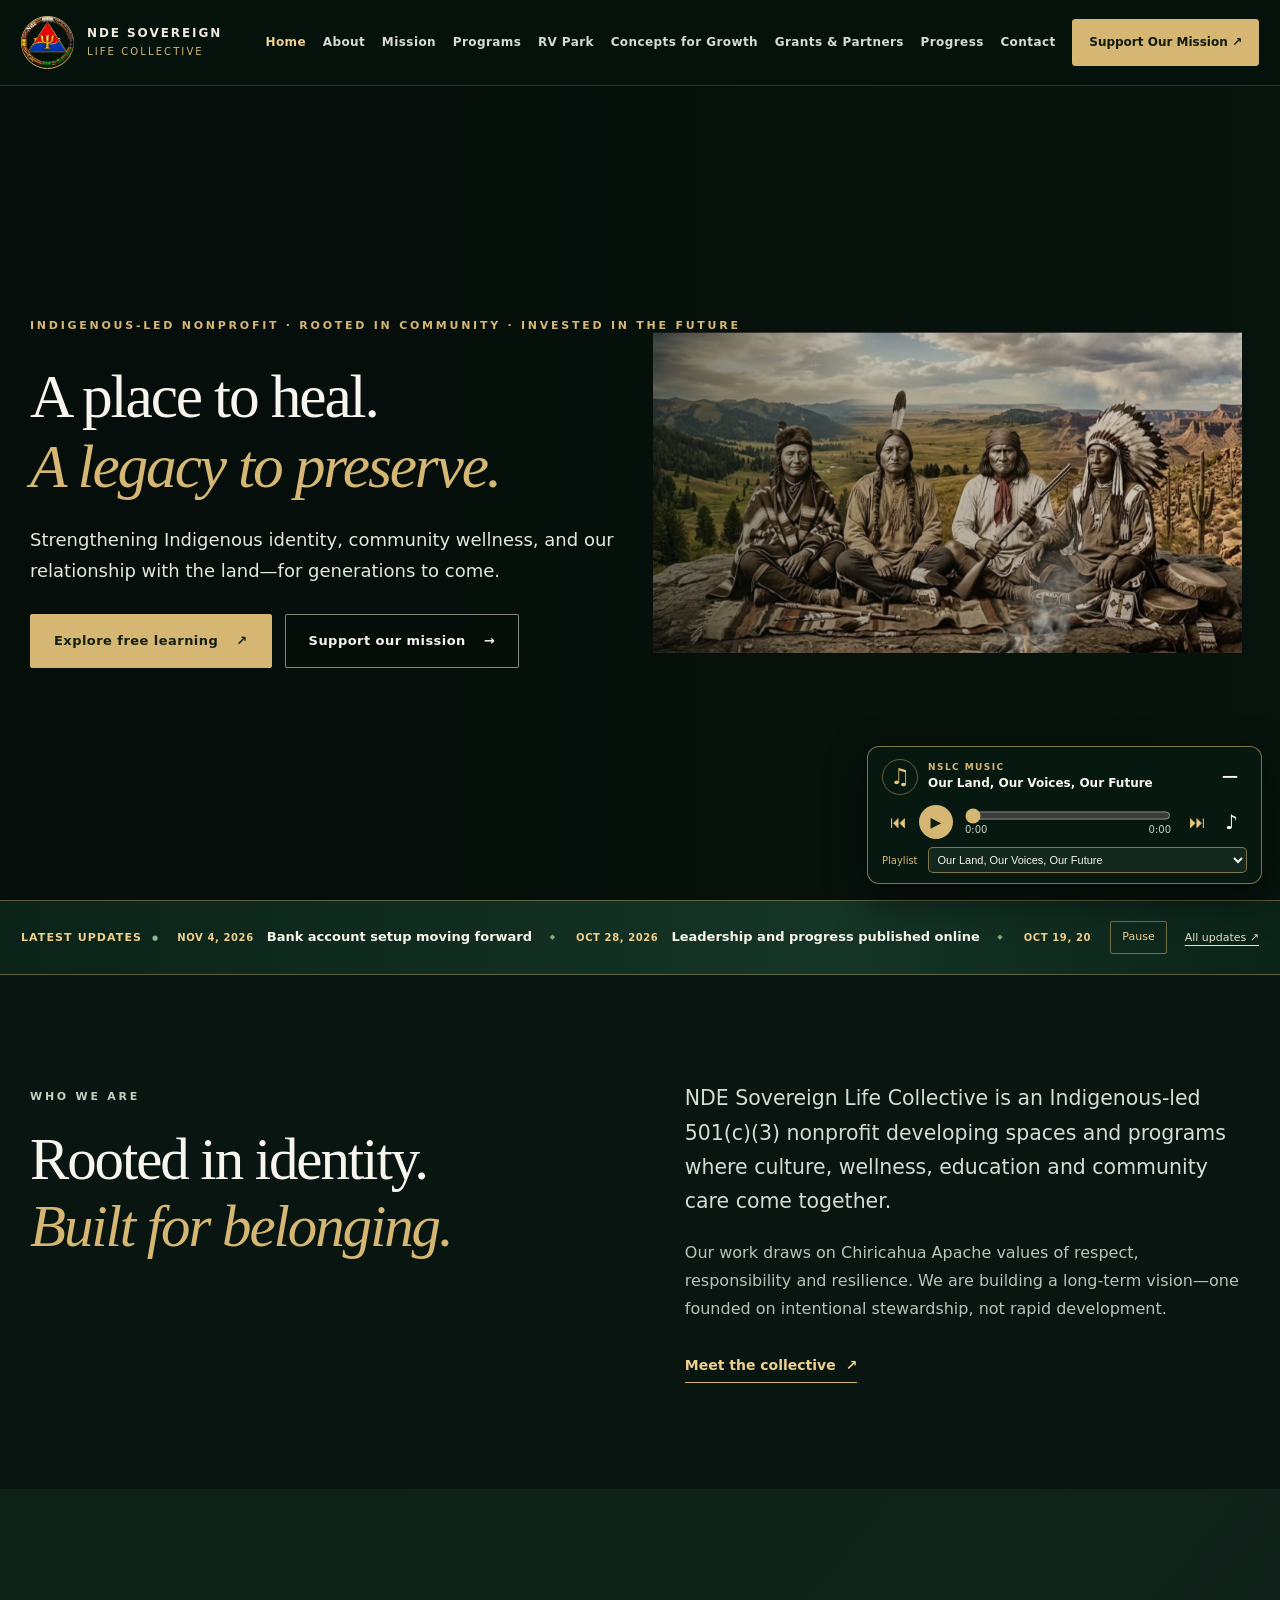
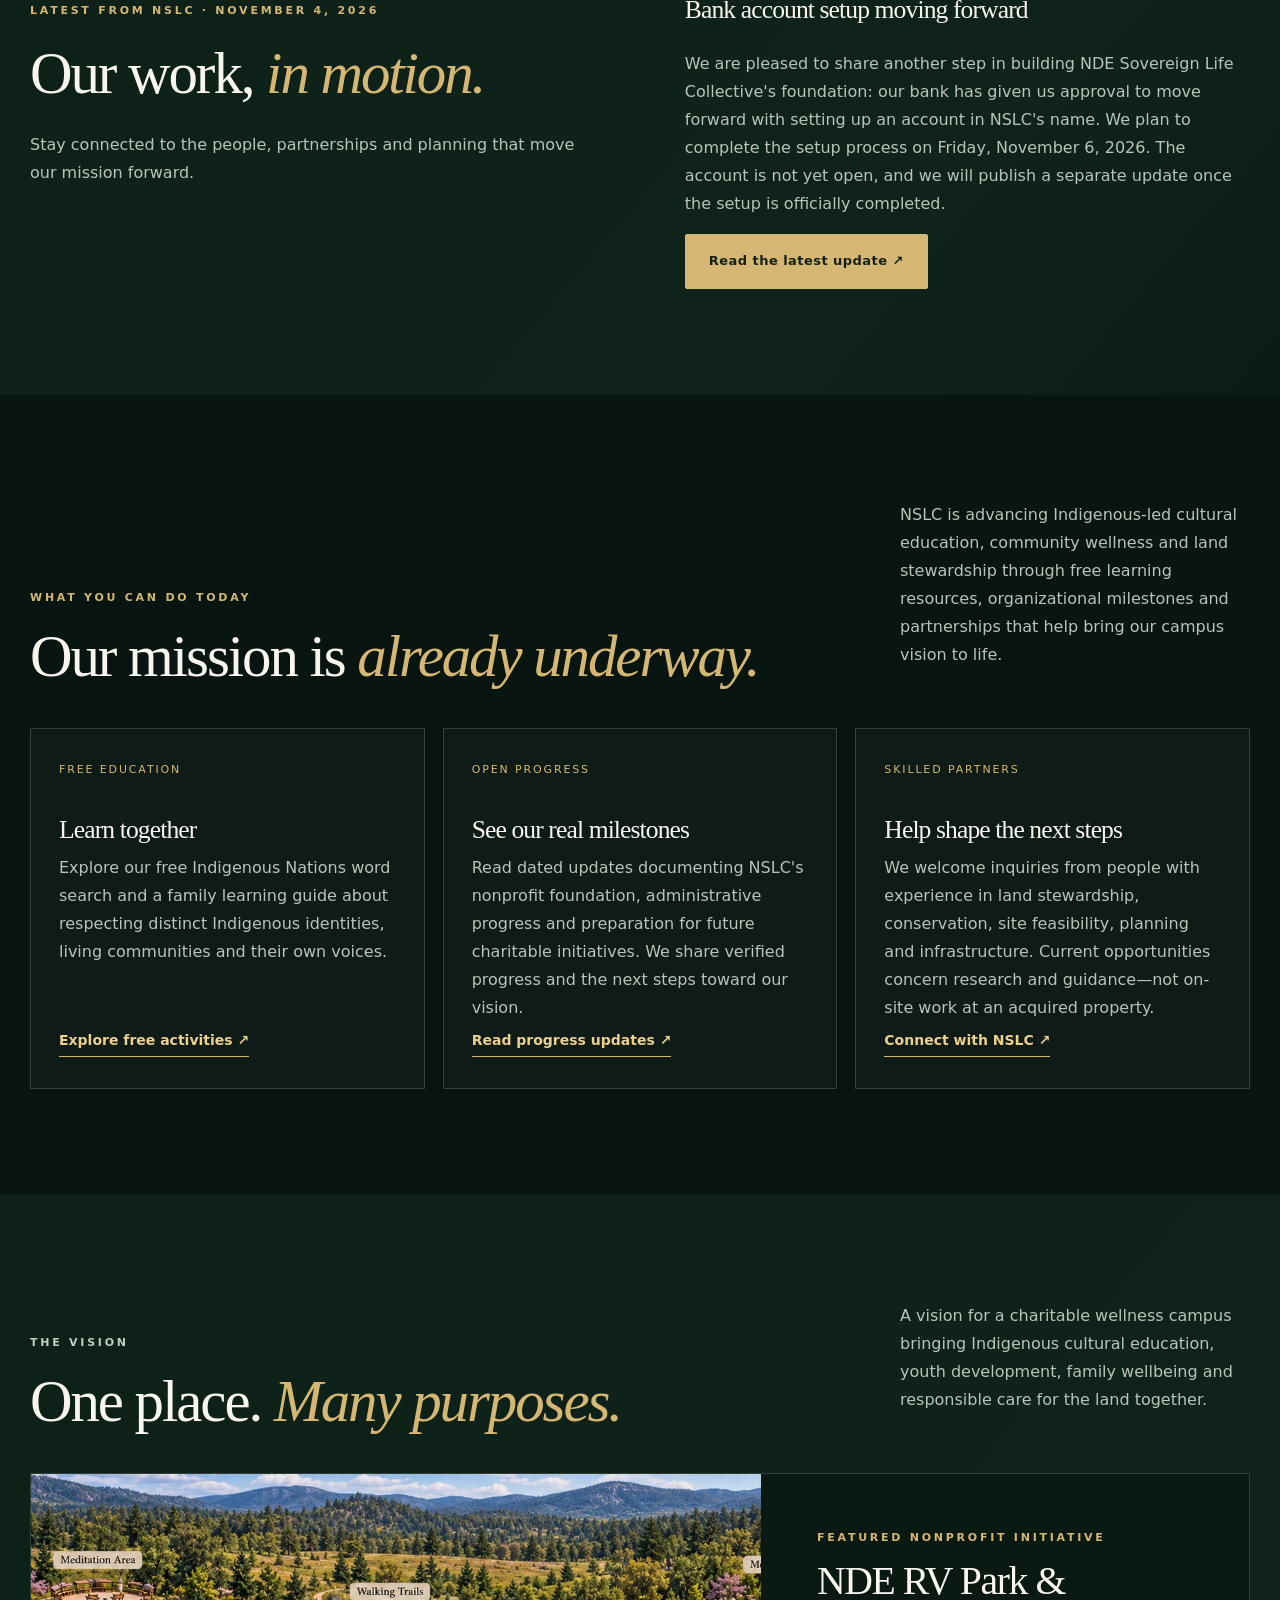
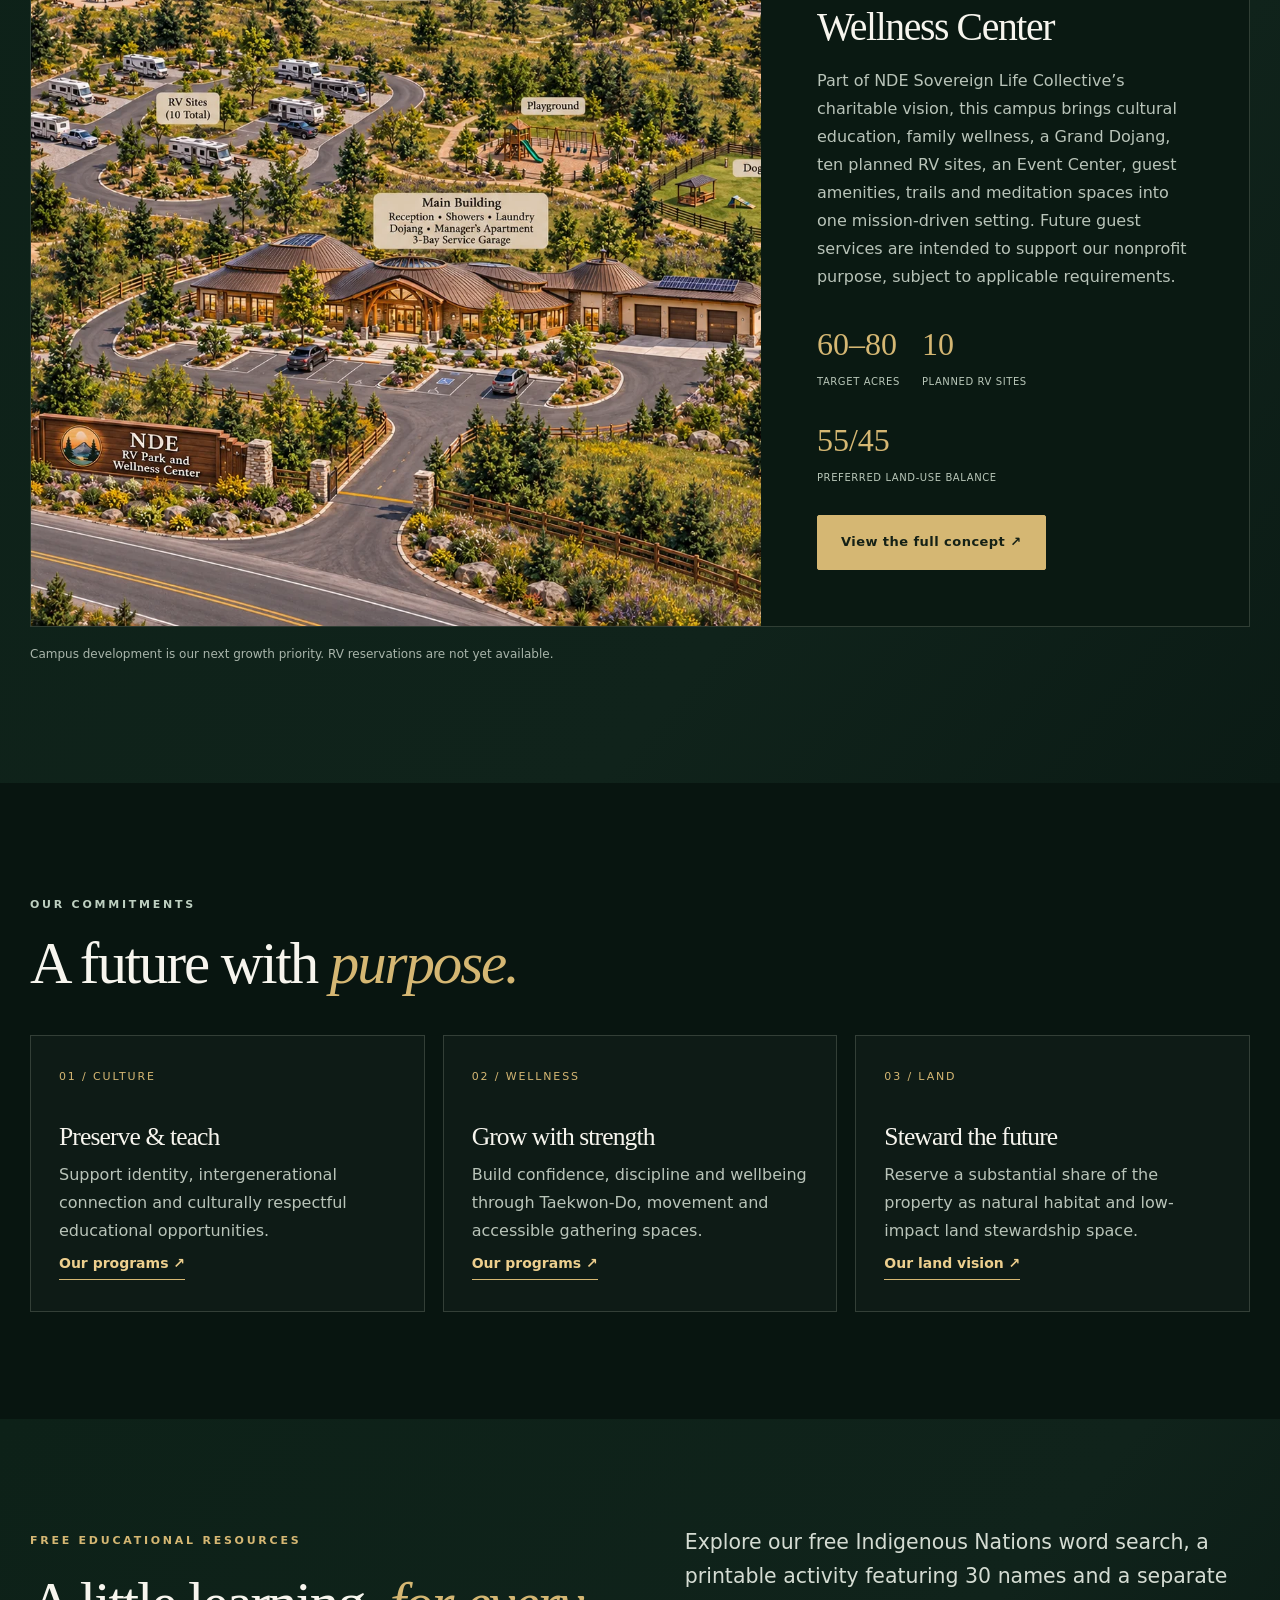
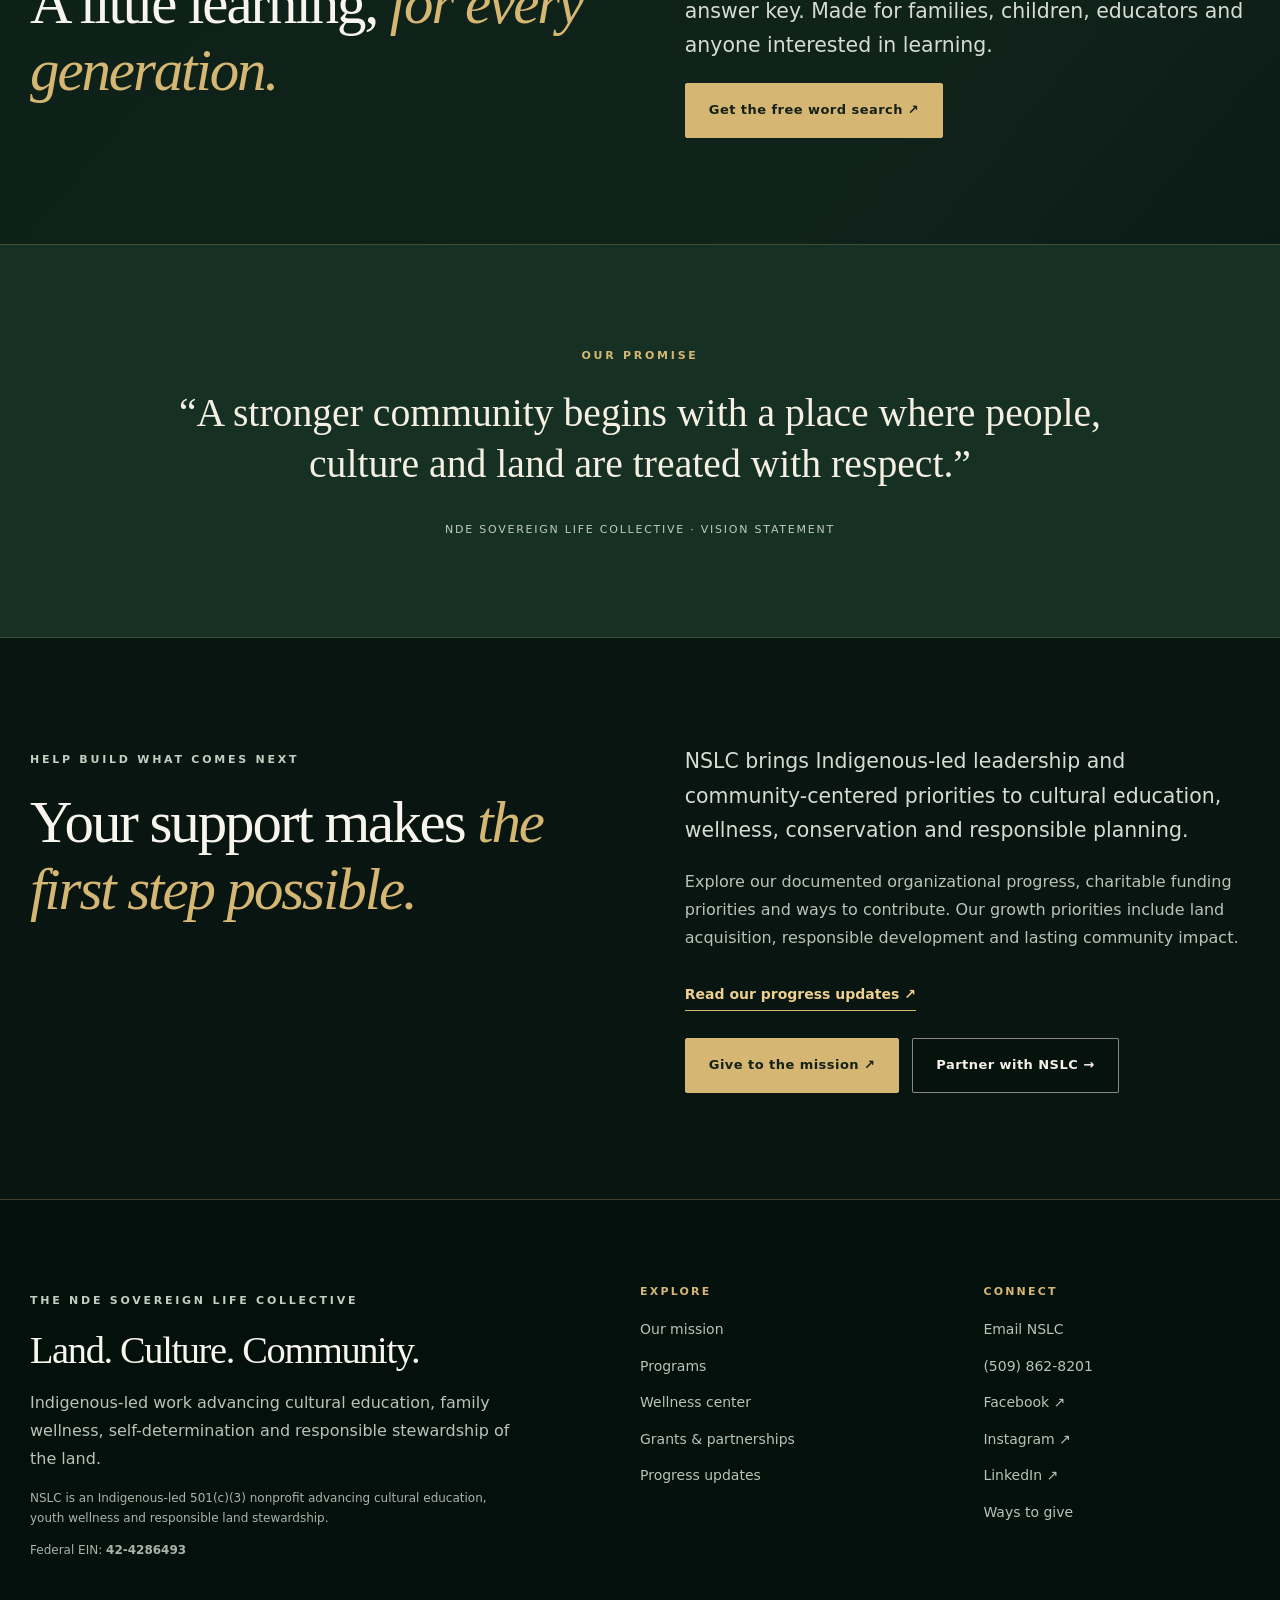
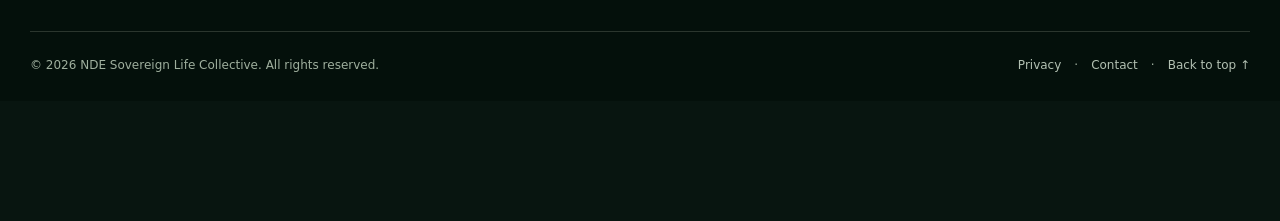
==== commit bbfd7424: "Align site plan with 55/45 preferred wildlife preservation concept" ====
--- a/index.html
+++ b/index.html
@@ -72,7 +72,7 @@
     <article class="feature-card"><span class="card-index">SKILLED PARTNERS</span><h3>Help shape the next steps</h3><p>We welcome inquiries from people with experience in land stewardship, conservation, site feasibility, planning and infrastructure. Current opportunities concern research and guidance—not on-site work at an acquired property.</p><a class="text-link" href="contact.html">Connect with NSLC ↗</a></article>
   </div>
 </div></section>
-<section class="section alt-section"><div class="container"><div class="section-heading"><div><span class="eyebrow">THE VISION</span><h2 class="display">One place. <em>Many purposes.</em></h2></div><p>A vision for a charitable wellness campus bringing Indigenous cultural education, youth development, family wellbeing and responsible care for the land together.</p></div><div class="feature-spotlight"><div class="feature-photo"><img src="assets/images/park-concept.webp" alt="Conceptual aerial plan with ten RV sites, a Wickiup-inspired central building, a playground and dog park" loading="lazy"></div><div class="feature-copy"><span class="eyebrow gold">FEATURED NONPROFIT INITIATIVE</span><h3>NDE RV Park &amp; Wellness Center</h3><p>Part of NDE Sovereign Life Collective’s charitable vision, this campus brings cultural education, family wellness, a Grand Dojang, ten planned RV sites, an Event Center, guest amenities, trails and meditation spaces into one mission-driven setting. Future guest services are intended to support our nonprofit purpose, subject to applicable requirements.</p><div class="mini-stat-grid"><div><strong>60–80</strong><span>Target acres</span></div><div><strong>10</strong><span>Planned RV sites</span></div><div><strong>50/50</strong><span>Land-use vision</span></div></div><a class="btn btn-gold" href="rv-park.html">View the full concept ↗</a></div></div><p class="fineprint">Campus development is our next growth priority. RV reservations are not yet available.</p></div></section>
+<section class="section alt-section"><div class="container"><div class="section-heading"><div><span class="eyebrow">THE VISION</span><h2 class="display">One place. <em>Many purposes.</em></h2></div><p>A vision for a charitable wellness campus bringing Indigenous cultural education, youth development, family wellbeing and responsible care for the land together.</p></div><div class="feature-spotlight"><div class="feature-photo"><img src="assets/images/park-concept.webp" alt="Conceptual aerial plan with ten RV sites, a Wickiup-inspired central building, a playground and dog park" loading="lazy"></div><div class="feature-copy"><span class="eyebrow gold">FEATURED NONPROFIT INITIATIVE</span><h3>NDE RV Park &amp; Wellness Center</h3><p>Part of NDE Sovereign Life Collective’s charitable vision, this campus brings cultural education, family wellness, a Grand Dojang, ten planned RV sites, an Event Center, guest amenities, trails and meditation spaces into one mission-driven setting. Future guest services are intended to support our nonprofit purpose, subject to applicable requirements.</p><div class="mini-stat-grid"><div><strong>60–80</strong><span>Target acres</span></div><div><strong>10</strong><span>Planned RV sites</span></div><div><strong>55/45</strong><span>Preferred land-use balance</span></div></div><a class="btn btn-gold" href="rv-park.html">View the full concept ↗</a></div></div><p class="fineprint">Campus development is our next growth priority. RV reservations are not yet available.</p></div></section>
 <section class="section"><div class="container"><div class="section-heading"><div><span class="eyebrow">OUR COMMITMENTS</span><h2 class="display">A future with <em>purpose.</em></h2></div></div><div class="three-up"><article class="feature-card"><span class="card-index">01 / CULTURE</span><h3>Preserve &amp; teach</h3><p>Support identity, intergenerational connection and culturally respectful educational opportunities.</p><a class="text-link" href="programs.html">Our programs ↗</a></article><article class="feature-card"><span class="card-index">02 / WELLNESS</span><h3>Grow with strength</h3><p>Build confidence, discipline and wellbeing through Taekwon-Do, movement and accessible gathering spaces.</p><a class="text-link" href="programs.html">Our programs ↗</a></article><article class="feature-card"><span class="card-index">03 / LAND</span><h3>Steward the future</h3><p>Reserve a substantial share of the property as natural habitat and low-impact land stewardship space.</p><a class="text-link" href="rv-park.html#land">Our land vision ↗</a></article></div></div></section>
 <section class="section alt-section" aria-labelledby="family-activities"><div class="container split-layout"><div><span class="eyebrow gold">FREE EDUCATIONAL RESOURCES</span><h2 class="display" id="family-activities">A little learning, <em>for every generation.</em></h2></div><div class="copy-column"><p class="lead">Explore our free Indigenous Nations word search, a printable activity featuring 30 names and a separate answer key. Made for families, children, educators and anyone interested in learning.</p><a class="btn btn-gold" href="resources.html">Get the free word search ↗</a></div></div></section>
 <section class="quote-band"><div class="container"><span class="eyebrow gold">OUR PROMISE</span><blockquote>“A stronger community begins with a place where people, culture and land are treated with respect.”</blockquote><span class="quote-credit">NDE Sovereign Life Collective · Vision statement</span></div></section>
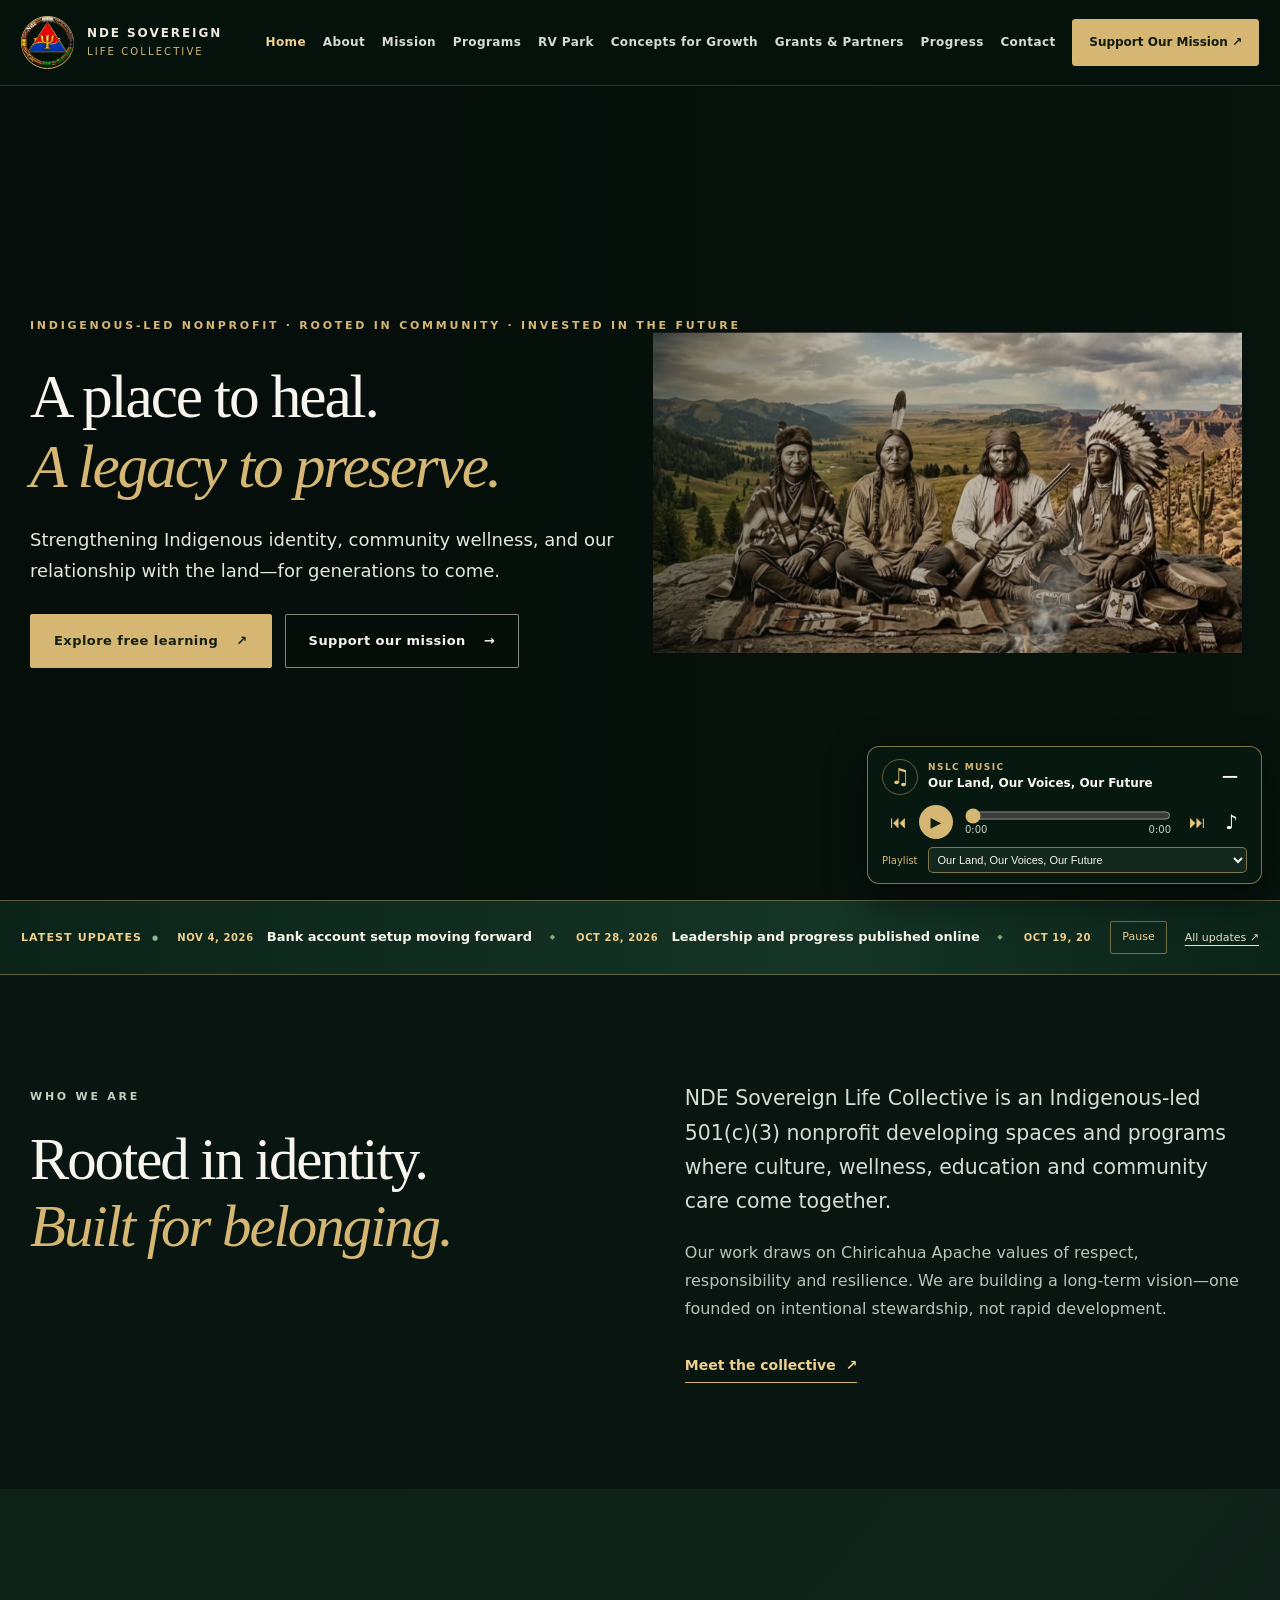
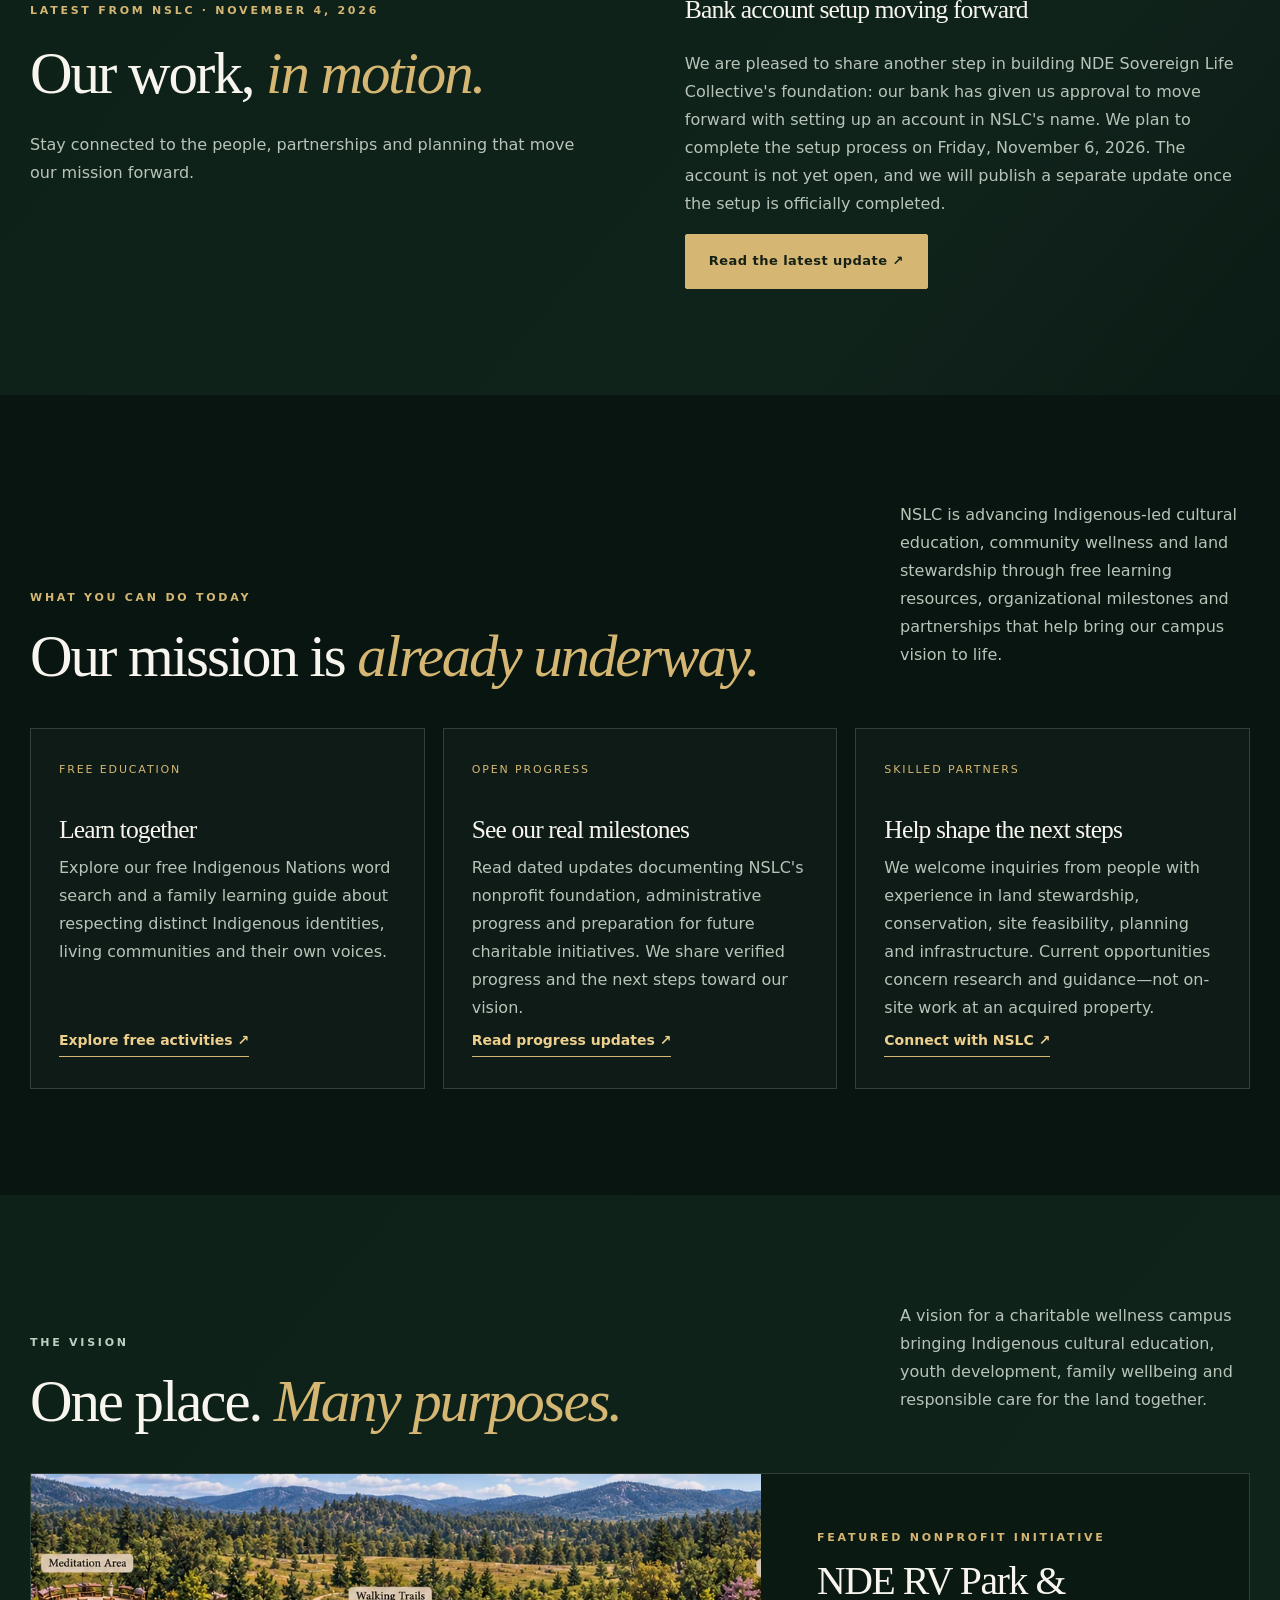
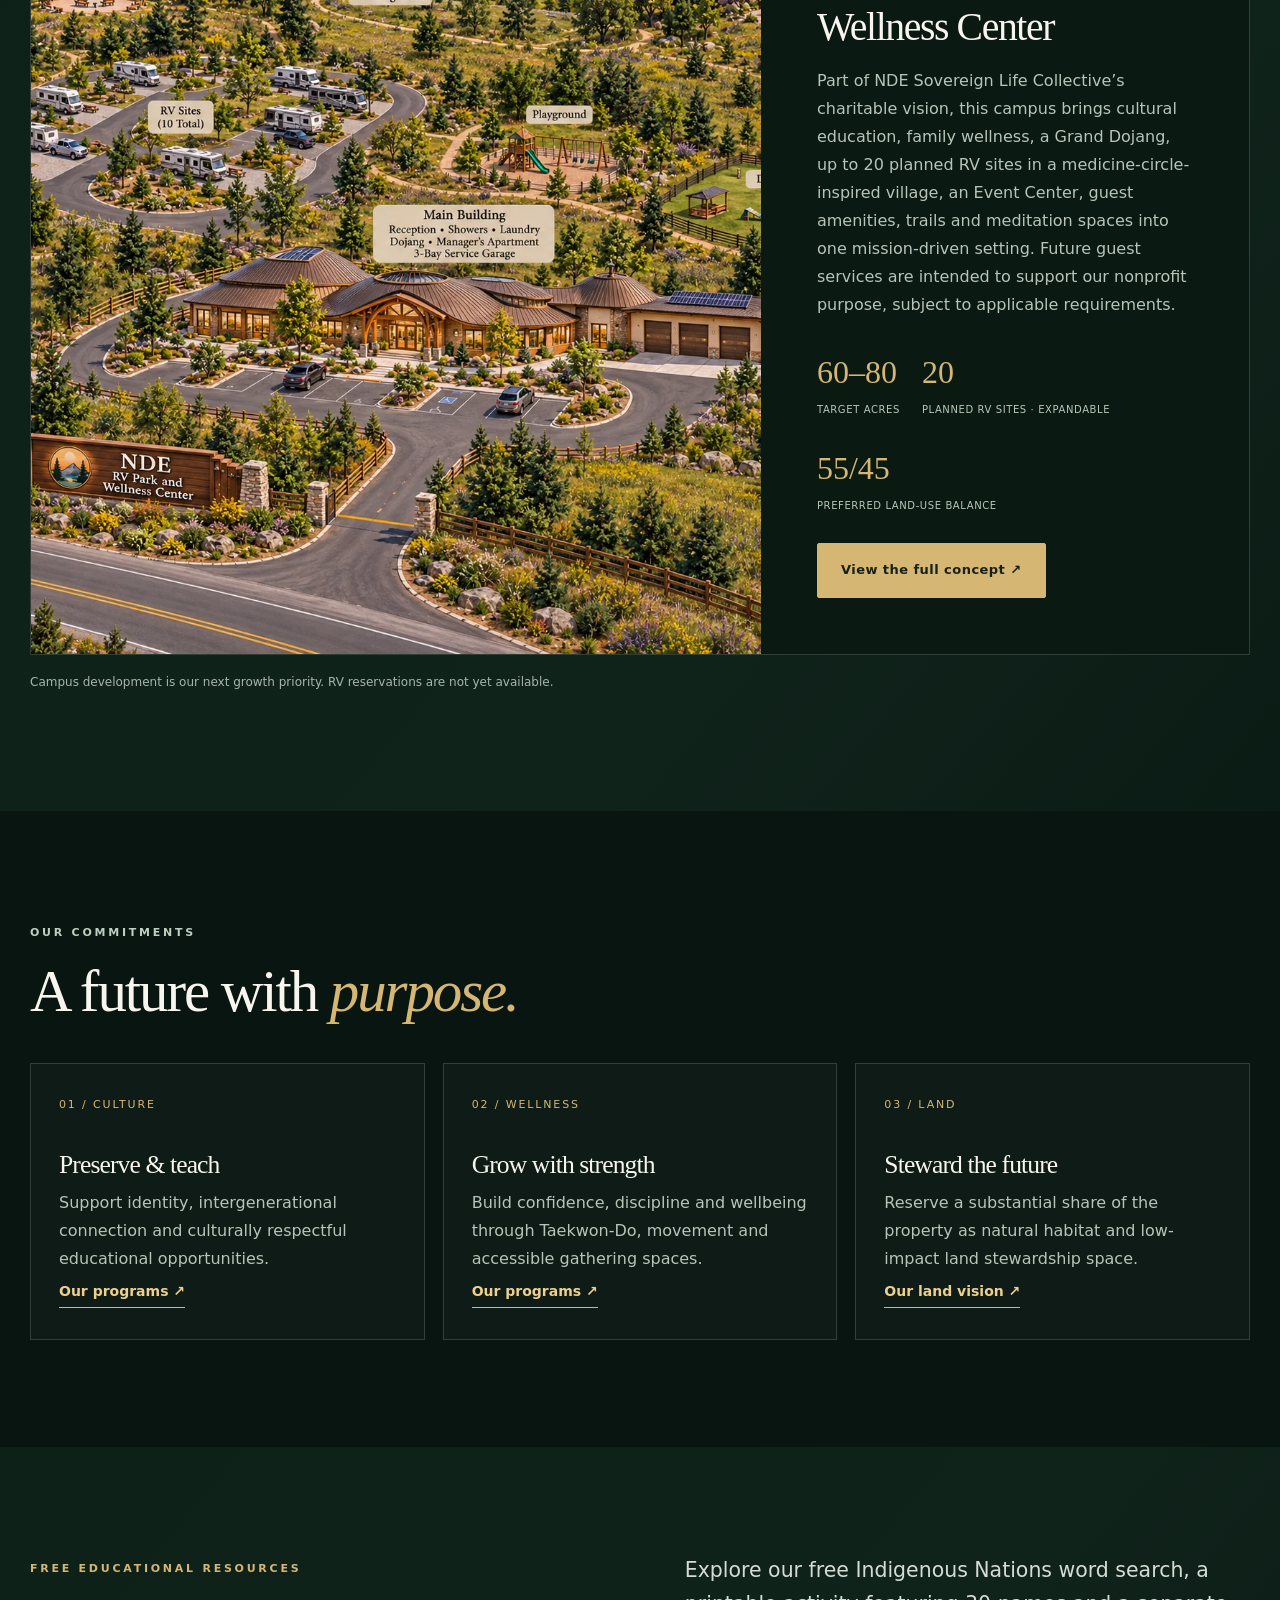
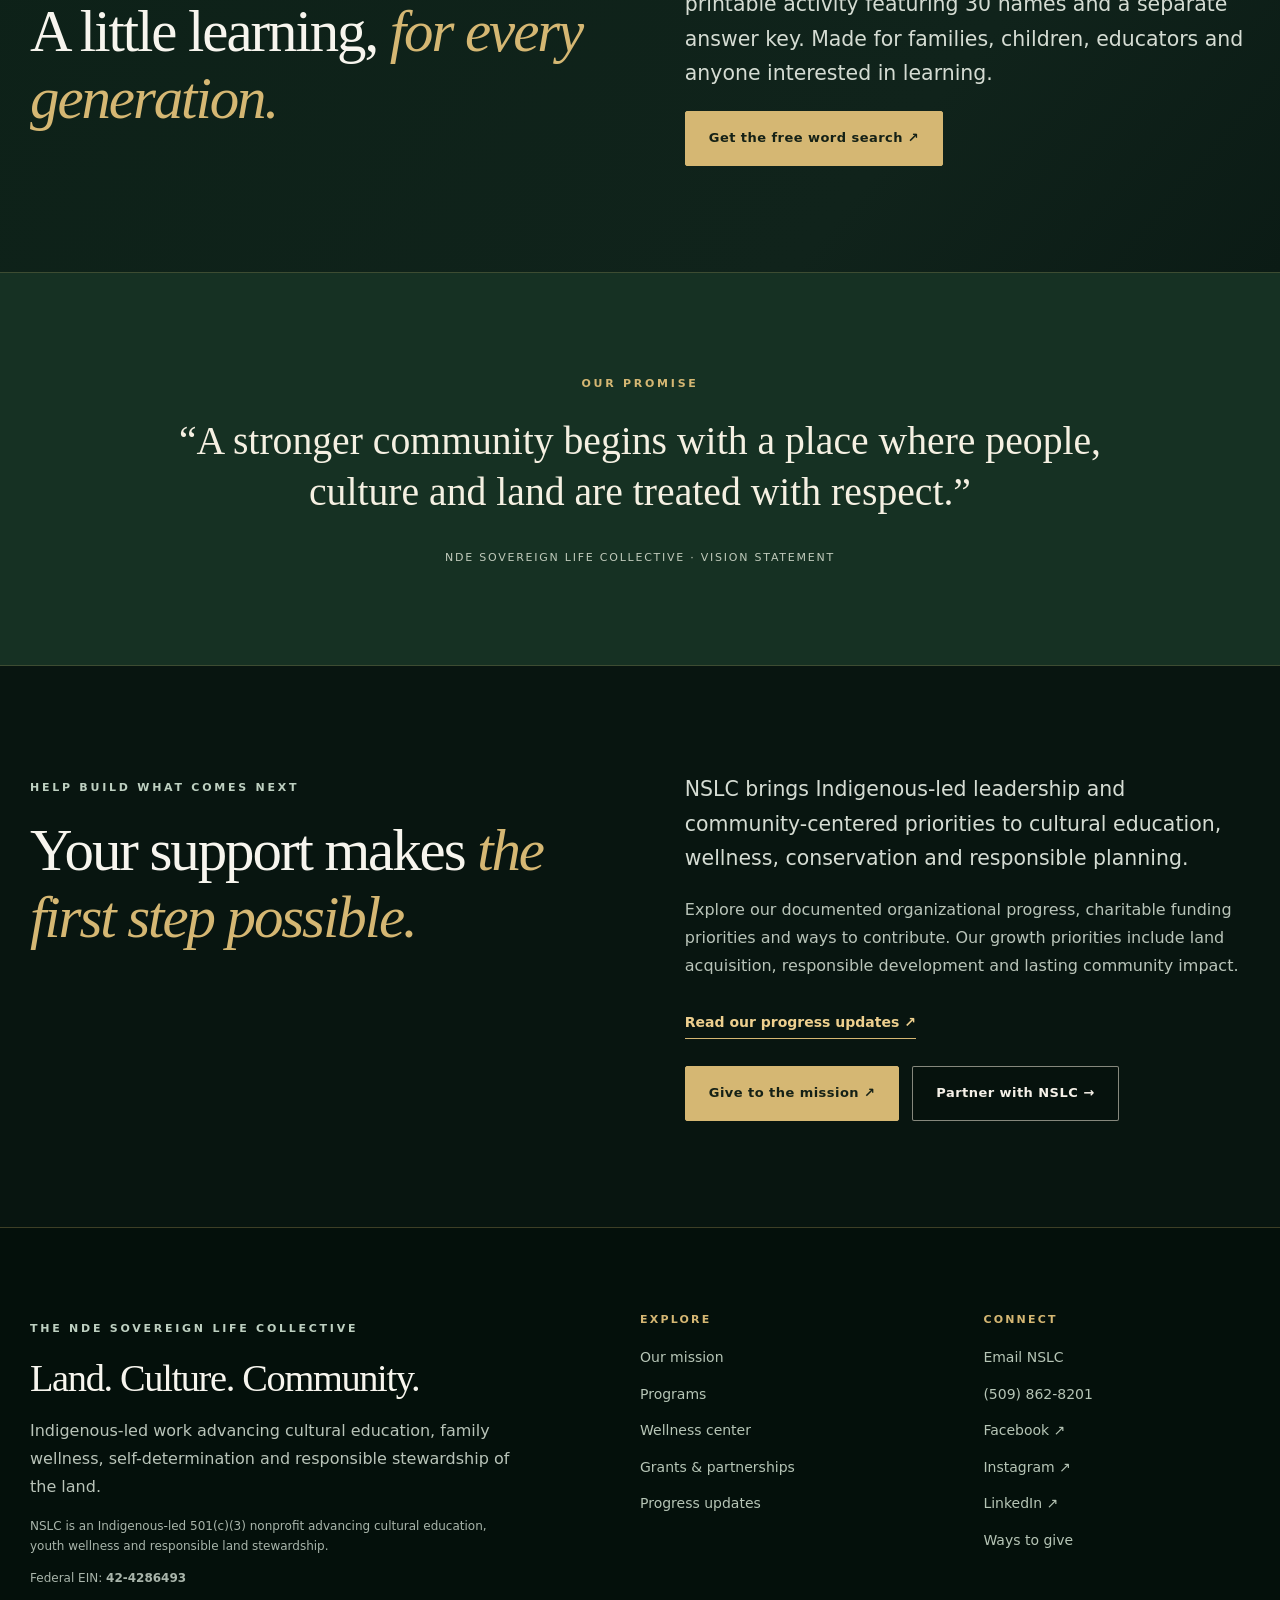
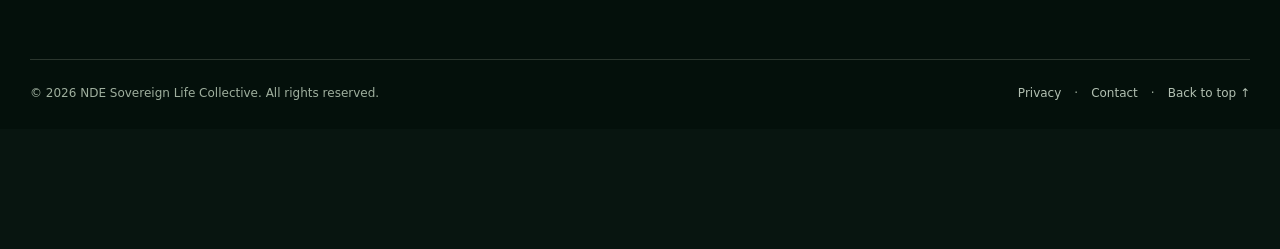
==== commit 2385dfdf: "Align website with approved expandable 20-site RV concept" ====
--- a/index.html
+++ b/index.html
@@ -72,7 +72,7 @@
     <article class="feature-card"><span class="card-index">SKILLED PARTNERS</span><h3>Help shape the next steps</h3><p>We welcome inquiries from people with experience in land stewardship, conservation, site feasibility, planning and infrastructure. Current opportunities concern research and guidance—not on-site work at an acquired property.</p><a class="text-link" href="contact.html">Connect with NSLC ↗</a></article>
   </div>
 </div></section>
-<section class="section alt-section"><div class="container"><div class="section-heading"><div><span class="eyebrow">THE VISION</span><h2 class="display">One place. <em>Many purposes.</em></h2></div><p>A vision for a charitable wellness campus bringing Indigenous cultural education, youth development, family wellbeing and responsible care for the land together.</p></div><div class="feature-spotlight"><div class="feature-photo"><img src="assets/images/park-concept.webp" alt="Conceptual aerial plan with ten RV sites, a Wickiup-inspired central building, a playground and dog park" loading="lazy"></div><div class="feature-copy"><span class="eyebrow gold">FEATURED NONPROFIT INITIATIVE</span><h3>NDE RV Park &amp; Wellness Center</h3><p>Part of NDE Sovereign Life Collective’s charitable vision, this campus brings cultural education, family wellness, a Grand Dojang, ten planned RV sites, an Event Center, guest amenities, trails and meditation spaces into one mission-driven setting. Future guest services are intended to support our nonprofit purpose, subject to applicable requirements.</p><div class="mini-stat-grid"><div><strong>60–80</strong><span>Target acres</span></div><div><strong>10</strong><span>Planned RV sites</span></div><div><strong>55/45</strong><span>Preferred land-use balance</span></div></div><a class="btn btn-gold" href="rv-park.html">View the full concept ↗</a></div></div><p class="fineprint">Campus development is our next growth priority. RV reservations are not yet available.</p></div></section>
+<section class="section alt-section"><div class="container"><div class="section-heading"><div><span class="eyebrow">THE VISION</span><h2 class="display">One place. <em>Many purposes.</em></h2></div><p>A vision for a charitable wellness campus bringing Indigenous cultural education, youth development, family wellbeing and responsible care for the land together.</p></div><div class="feature-spotlight"><div class="feature-photo"><img src="assets/images/park-concept.webp" alt="Earlier RV park concept illustration with ten RV sites, a Wickiup-inspired central building, playground and dog park" loading="lazy"></div><div class="feature-copy"><span class="eyebrow gold">FEATURED NONPROFIT INITIATIVE</span><h3>NDE RV Park &amp; Wellness Center</h3><p>Part of NDE Sovereign Life Collective’s charitable vision, this campus brings cultural education, family wellness, a Grand Dojang, up to 20 planned RV sites in a medicine-circle-inspired village, an Event Center, guest amenities, trails and meditation spaces into one mission-driven setting. Future guest services are intended to support our nonprofit purpose, subject to applicable requirements.</p><div class="mini-stat-grid"><div><strong>60–80</strong><span>Target acres</span></div><div><strong>20</strong><span>Planned RV sites · expandable</span></div><div><strong>55/45</strong><span>Preferred land-use balance</span></div></div><a class="btn btn-gold" href="rv-park.html">View the full concept ↗</a></div></div><p class="fineprint">Campus development is our next growth priority. RV reservations are not yet available.</p></div></section>
 <section class="section"><div class="container"><div class="section-heading"><div><span class="eyebrow">OUR COMMITMENTS</span><h2 class="display">A future with <em>purpose.</em></h2></div></div><div class="three-up"><article class="feature-card"><span class="card-index">01 / CULTURE</span><h3>Preserve &amp; teach</h3><p>Support identity, intergenerational connection and culturally respectful educational opportunities.</p><a class="text-link" href="programs.html">Our programs ↗</a></article><article class="feature-card"><span class="card-index">02 / WELLNESS</span><h3>Grow with strength</h3><p>Build confidence, discipline and wellbeing through Taekwon-Do, movement and accessible gathering spaces.</p><a class="text-link" href="programs.html">Our programs ↗</a></article><article class="feature-card"><span class="card-index">03 / LAND</span><h3>Steward the future</h3><p>Reserve a substantial share of the property as natural habitat and low-impact land stewardship space.</p><a class="text-link" href="rv-park.html#land">Our land vision ↗</a></article></div></div></section>
 <section class="section alt-section" aria-labelledby="family-activities"><div class="container split-layout"><div><span class="eyebrow gold">FREE EDUCATIONAL RESOURCES</span><h2 class="display" id="family-activities">A little learning, <em>for every generation.</em></h2></div><div class="copy-column"><p class="lead">Explore our free Indigenous Nations word search, a printable activity featuring 30 names and a separate answer key. Made for families, children, educators and anyone interested in learning.</p><a class="btn btn-gold" href="resources.html">Get the free word search ↗</a></div></div></section>
 <section class="quote-band"><div class="container"><span class="eyebrow gold">OUR PROMISE</span><blockquote>“A stronger community begins with a place where people, culture and land are treated with respect.”</blockquote><span class="quote-credit">NDE Sovereign Life Collective · Vision statement</span></div></section>
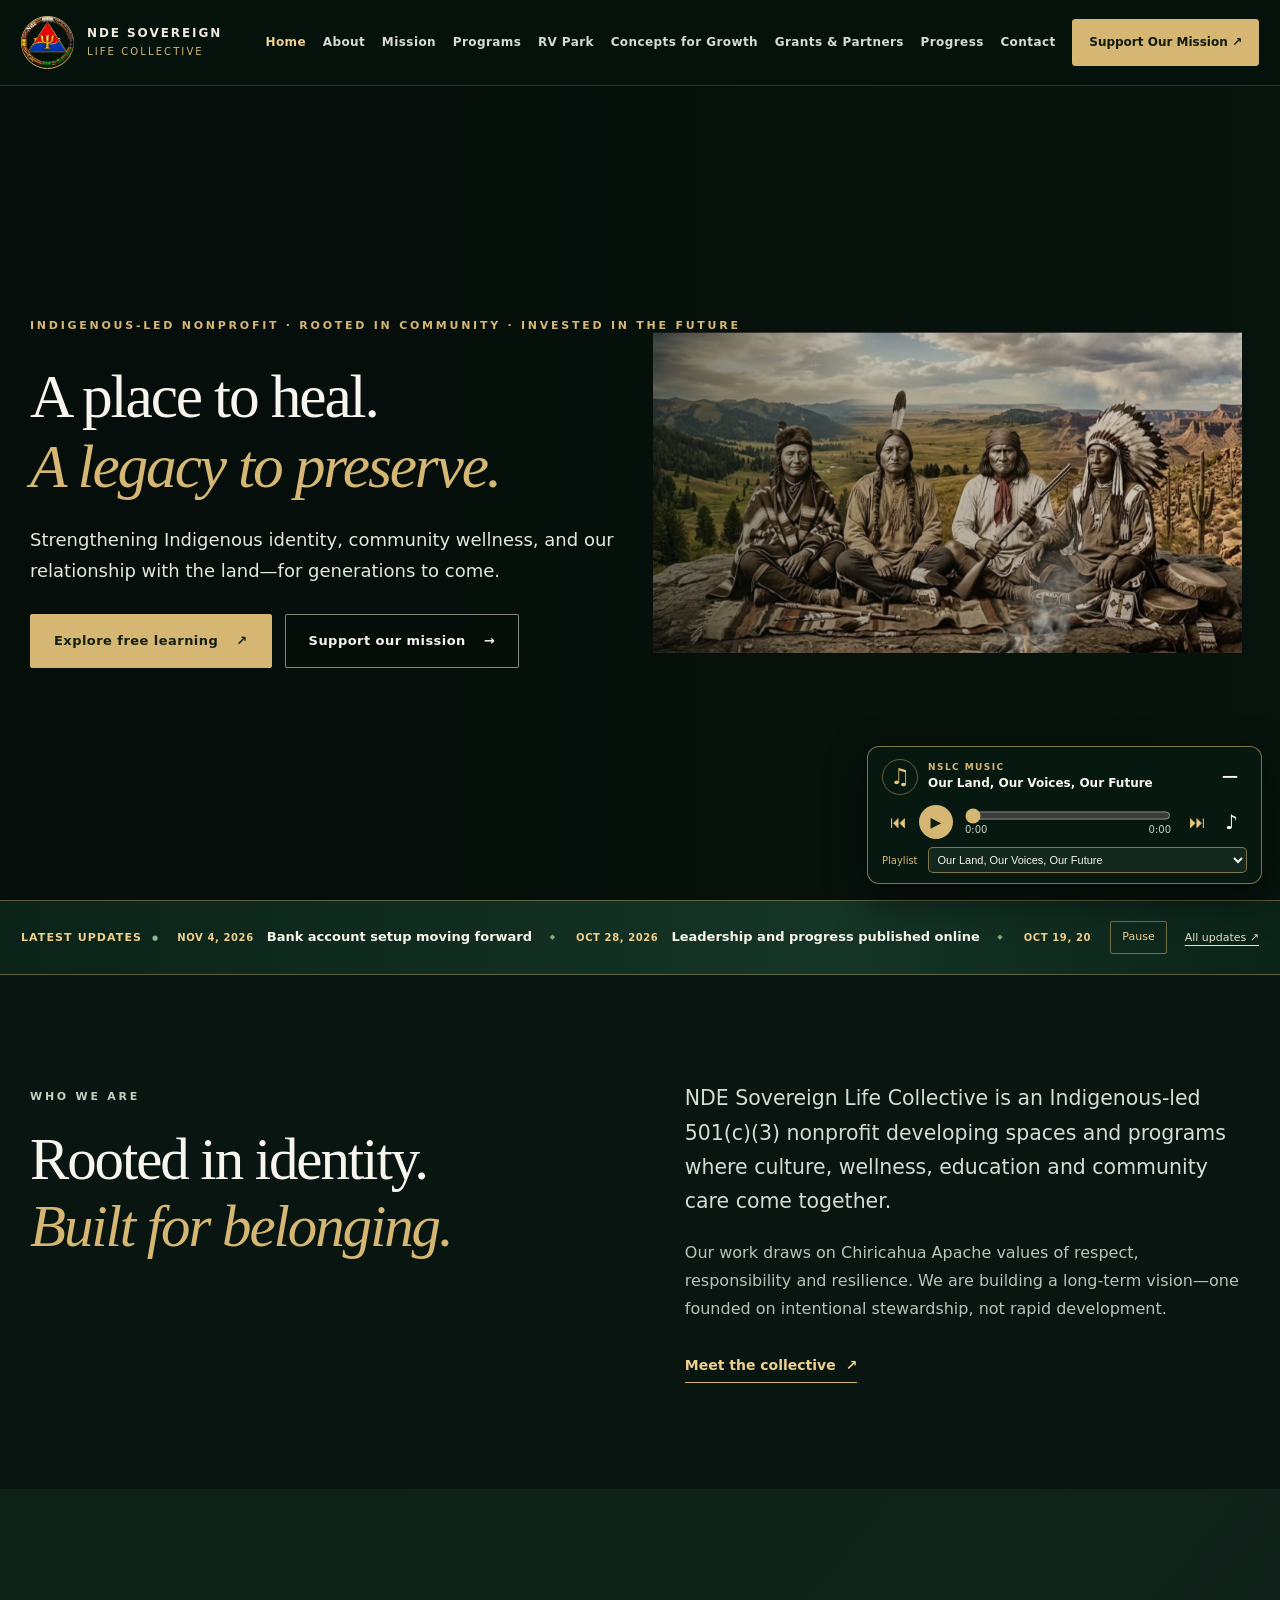
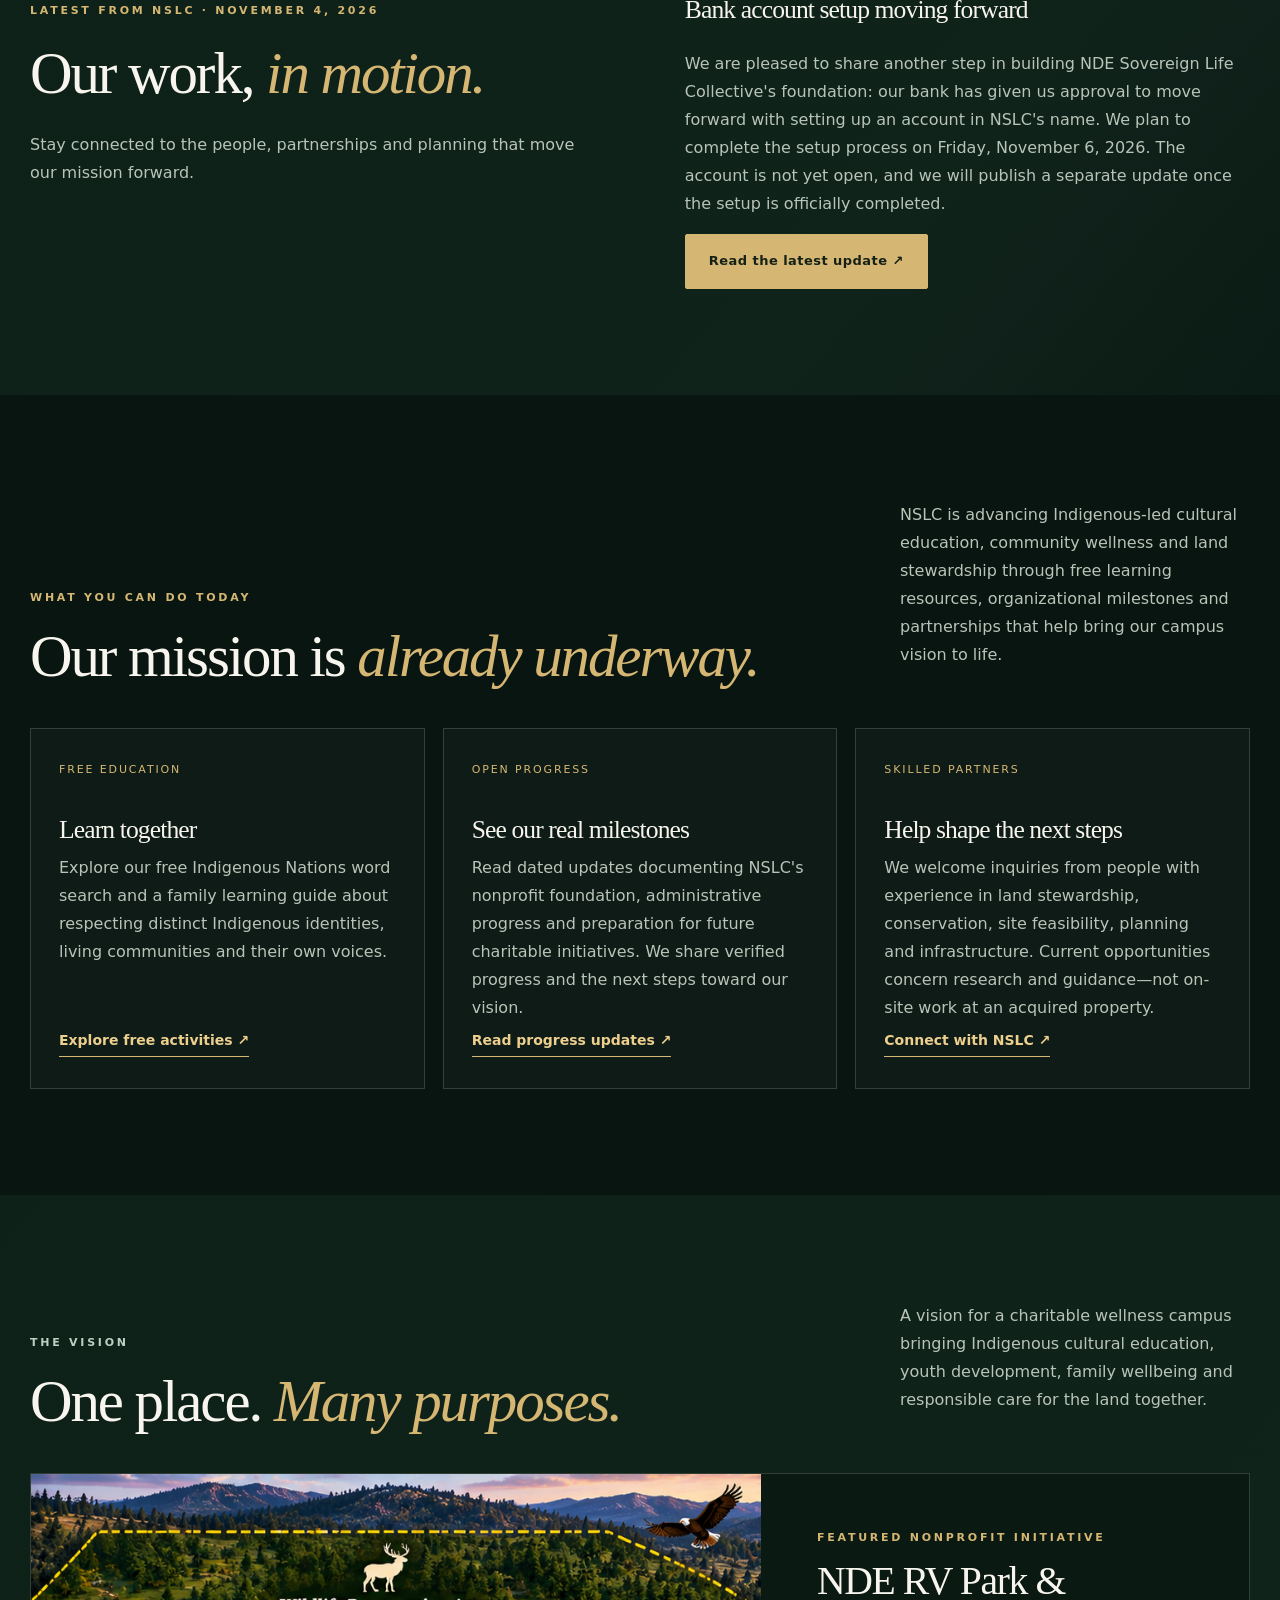
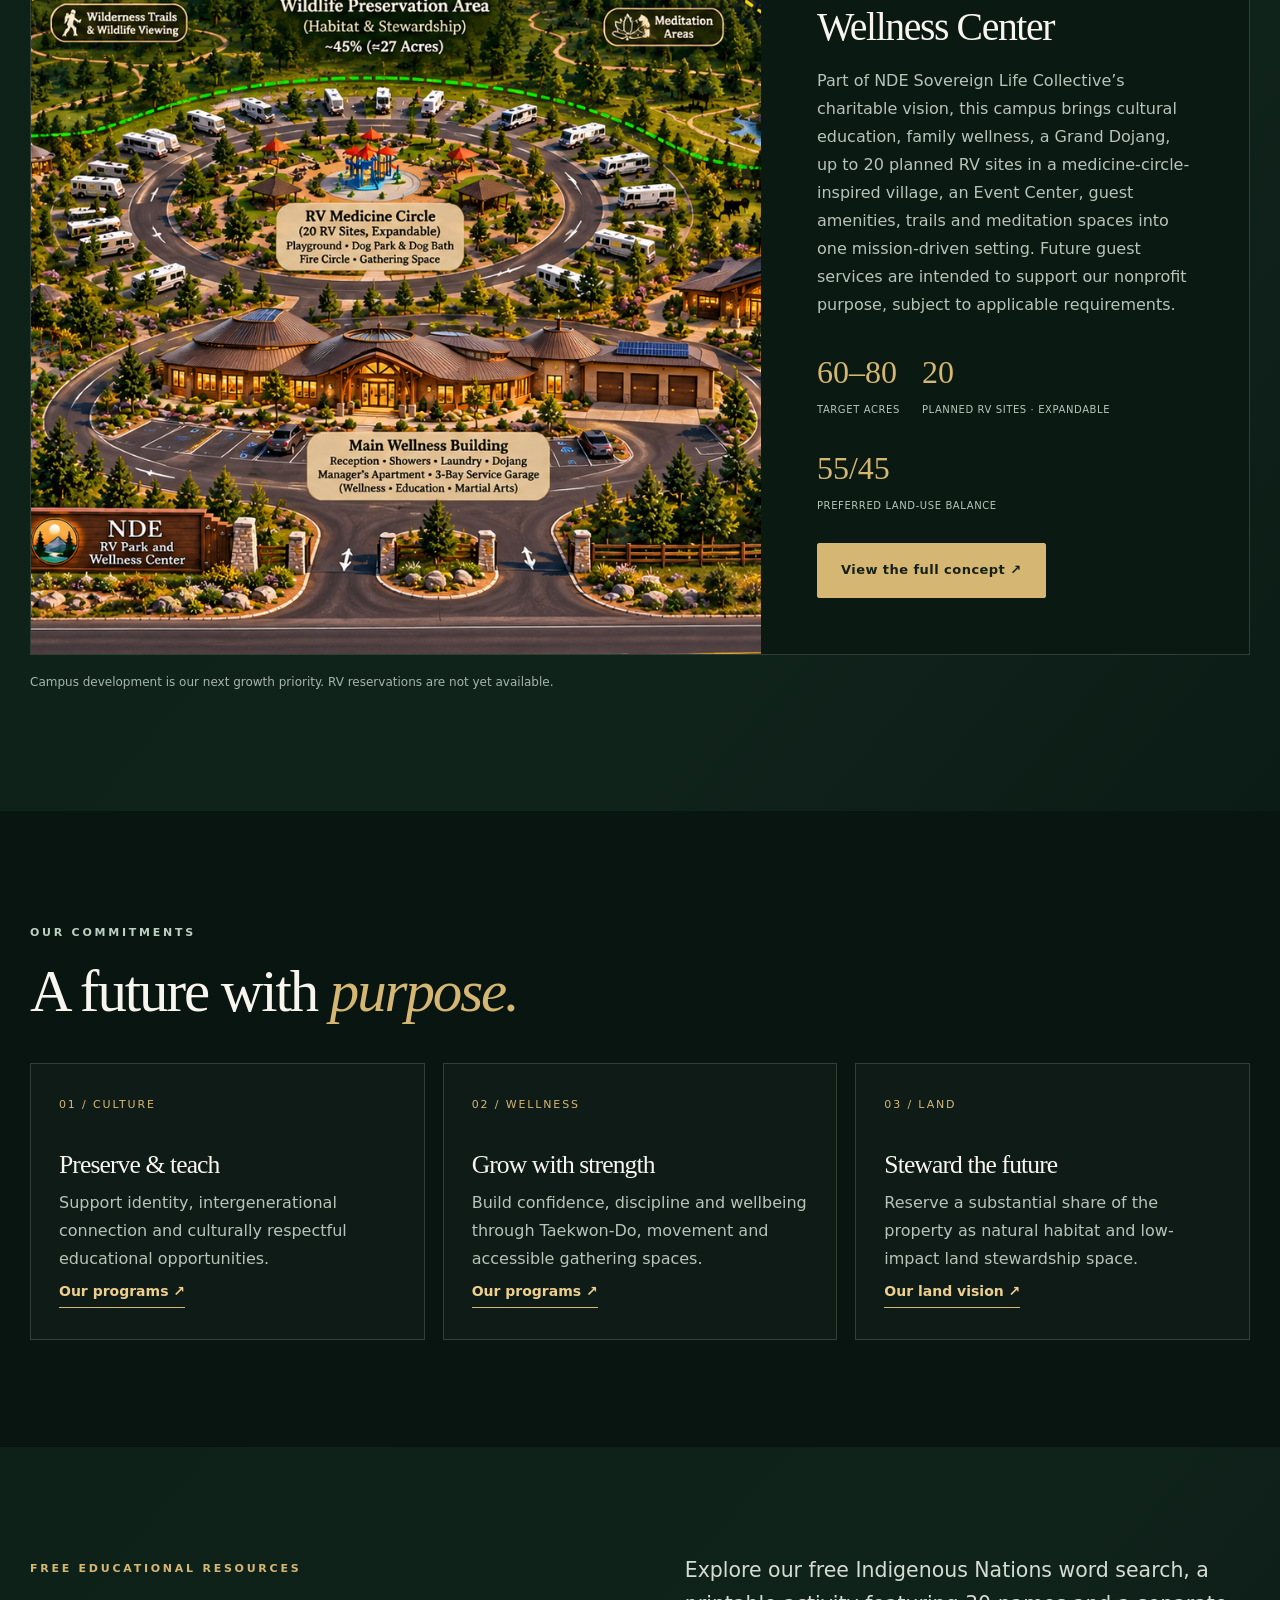
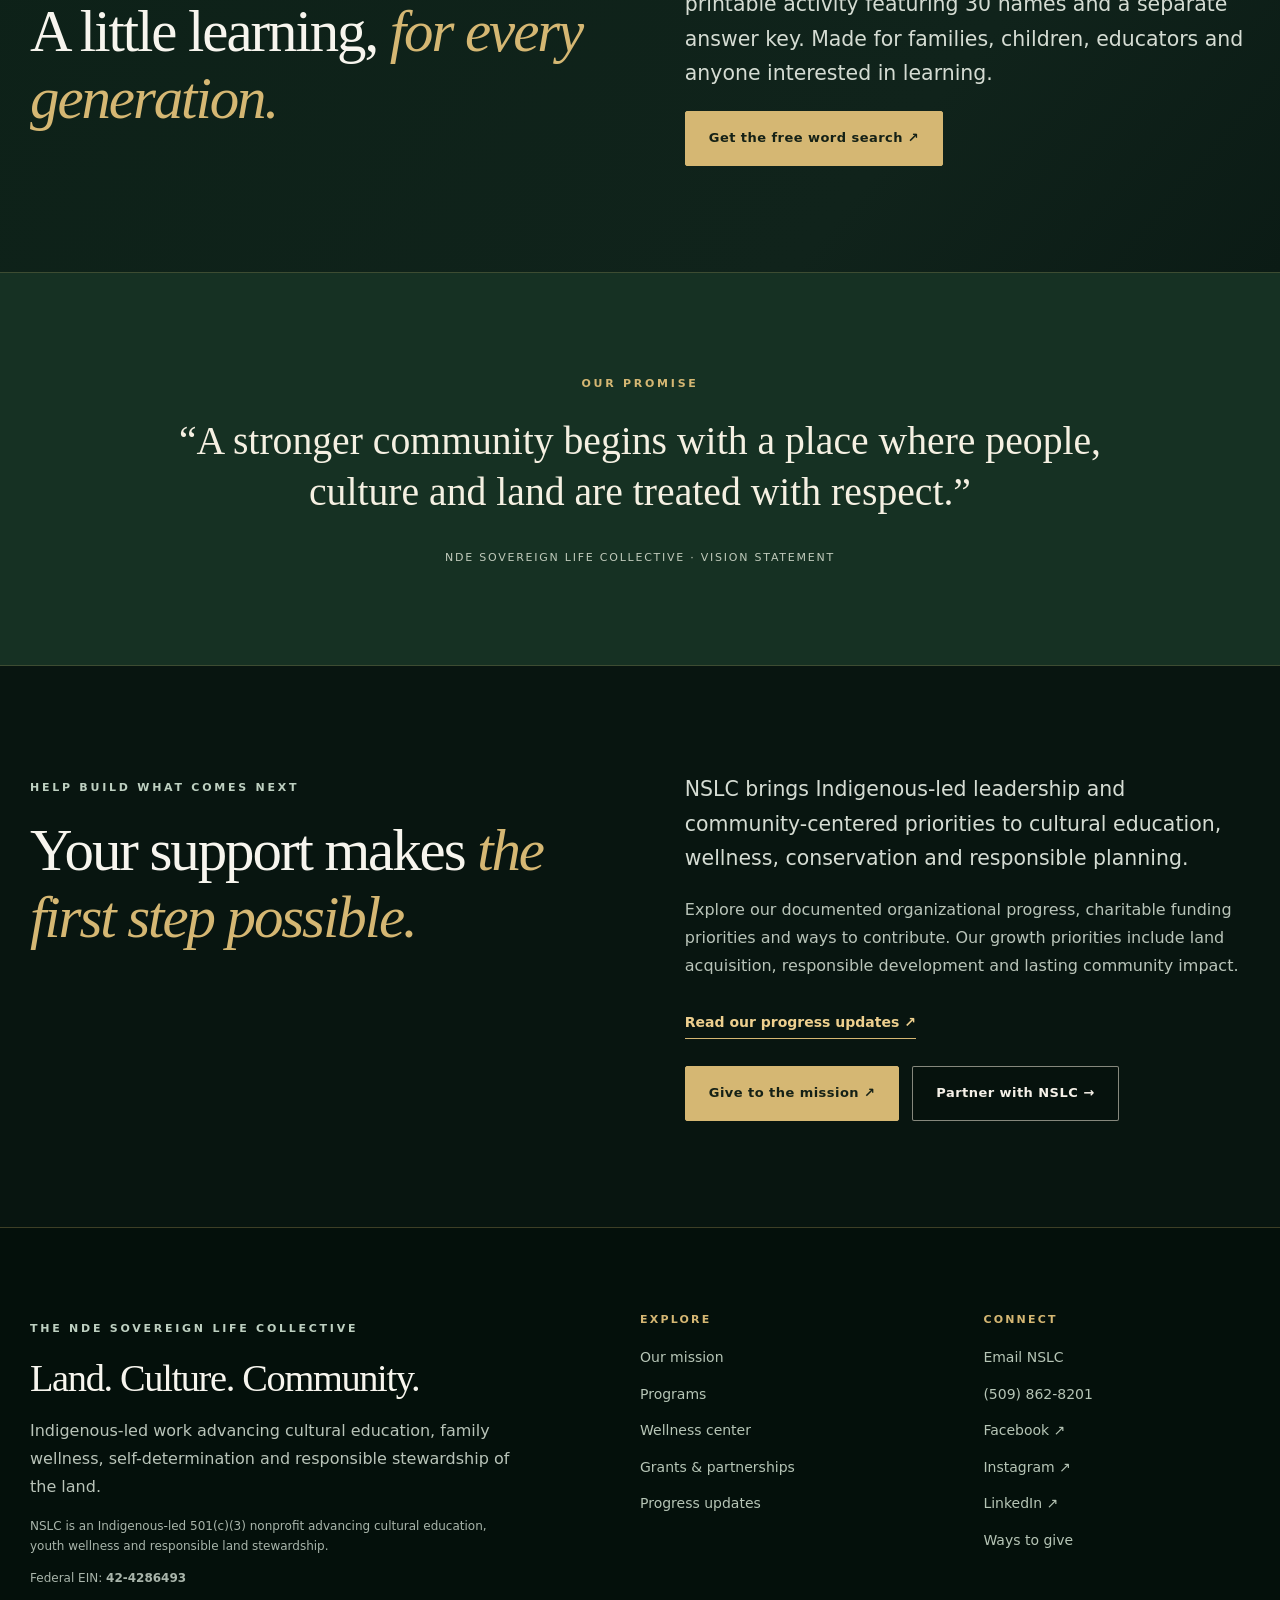
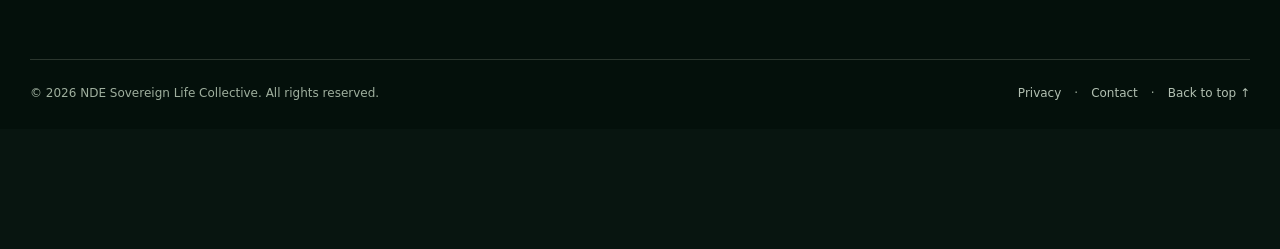
==== commit 8ef75448: "Feature uploaded preferred 55-45 master plan image" ====
--- a/index.html
+++ b/index.html
@@ -72,7 +72,7 @@
     <article class="feature-card"><span class="card-index">SKILLED PARTNERS</span><h3>Help shape the next steps</h3><p>We welcome inquiries from people with experience in land stewardship, conservation, site feasibility, planning and infrastructure. Current opportunities concern research and guidance—not on-site work at an acquired property.</p><a class="text-link" href="contact.html">Connect with NSLC ↗</a></article>
   </div>
 </div></section>
-<section class="section alt-section"><div class="container"><div class="section-heading"><div><span class="eyebrow">THE VISION</span><h2 class="display">One place. <em>Many purposes.</em></h2></div><p>A vision for a charitable wellness campus bringing Indigenous cultural education, youth development, family wellbeing and responsible care for the land together.</p></div><div class="feature-spotlight"><div class="feature-photo"><img src="assets/images/park-concept.webp" alt="Earlier RV park concept illustration with ten RV sites, a Wickiup-inspired central building, playground and dog park" loading="lazy"></div><div class="feature-copy"><span class="eyebrow gold">FEATURED NONPROFIT INITIATIVE</span><h3>NDE RV Park &amp; Wellness Center</h3><p>Part of NDE Sovereign Life Collective’s charitable vision, this campus brings cultural education, family wellness, a Grand Dojang, up to 20 planned RV sites in a medicine-circle-inspired village, an Event Center, guest amenities, trails and meditation spaces into one mission-driven setting. Future guest services are intended to support our nonprofit purpose, subject to applicable requirements.</p><div class="mini-stat-grid"><div><strong>60–80</strong><span>Target acres</span></div><div><strong>20</strong><span>Planned RV sites · expandable</span></div><div><strong>55/45</strong><span>Preferred land-use balance</span></div></div><a class="btn btn-gold" href="rv-park.html">View the full concept ↗</a></div></div><p class="fineprint">Campus development is our next growth priority. RV reservations are not yet available.</p></div></section>
+<section class="section alt-section"><div class="container"><div class="section-heading"><div><span class="eyebrow">THE VISION</span><h2 class="display">One place. <em>Many purposes.</em></h2></div><p>A vision for a charitable wellness campus bringing Indigenous cultural education, youth development, family wellbeing and responsible care for the land together.</p></div><div class="feature-spotlight"><div class="feature-photo"><img src="assets/images/NDE%20RV%20Park%20Wellness%20Master%20Plan.png" alt="Preferred conceptual master plan showing a front wellness building, expandable medicine-circle RV village, separate Event Center and clearly marked 55 percent campus and 45 percent wildlife preservation boundaries" loading="lazy" decoding="async"></div><div class="feature-copy"><span class="eyebrow gold">FEATURED NONPROFIT INITIATIVE</span><h3>NDE RV Park &amp; Wellness Center</h3><p>Part of NDE Sovereign Life Collective’s charitable vision, this campus brings cultural education, family wellness, a Grand Dojang, up to 20 planned RV sites in a medicine-circle-inspired village, an Event Center, guest amenities, trails and meditation spaces into one mission-driven setting. Future guest services are intended to support our nonprofit purpose, subject to applicable requirements.</p><div class="mini-stat-grid"><div><strong>60–80</strong><span>Target acres</span></div><div><strong>20</strong><span>Planned RV sites · expandable</span></div><div><strong>55/45</strong><span>Preferred land-use balance</span></div></div><a class="btn btn-gold" href="rv-park.html">View the full concept ↗</a></div></div><p class="fineprint">Campus development is our next growth priority. RV reservations are not yet available.</p></div></section>
 <section class="section"><div class="container"><div class="section-heading"><div><span class="eyebrow">OUR COMMITMENTS</span><h2 class="display">A future with <em>purpose.</em></h2></div></div><div class="three-up"><article class="feature-card"><span class="card-index">01 / CULTURE</span><h3>Preserve &amp; teach</h3><p>Support identity, intergenerational connection and culturally respectful educational opportunities.</p><a class="text-link" href="programs.html">Our programs ↗</a></article><article class="feature-card"><span class="card-index">02 / WELLNESS</span><h3>Grow with strength</h3><p>Build confidence, discipline and wellbeing through Taekwon-Do, movement and accessible gathering spaces.</p><a class="text-link" href="programs.html">Our programs ↗</a></article><article class="feature-card"><span class="card-index">03 / LAND</span><h3>Steward the future</h3><p>Reserve a substantial share of the property as natural habitat and low-impact land stewardship space.</p><a class="text-link" href="rv-park.html#land">Our land vision ↗</a></article></div></div></section>
 <section class="section alt-section" aria-labelledby="family-activities"><div class="container split-layout"><div><span class="eyebrow gold">FREE EDUCATIONAL RESOURCES</span><h2 class="display" id="family-activities">A little learning, <em>for every generation.</em></h2></div><div class="copy-column"><p class="lead">Explore our free Indigenous Nations word search, a printable activity featuring 30 names and a separate answer key. Made for families, children, educators and anyone interested in learning.</p><a class="btn btn-gold" href="resources.html">Get the free word search ↗</a></div></div></section>
 <section class="quote-band"><div class="container"><span class="eyebrow gold">OUR PROMISE</span><blockquote>“A stronger community begins with a place where people, culture and land are treated with respect.”</blockquote><span class="quote-credit">NDE Sovereign Life Collective · Vision statement</span></div></section>
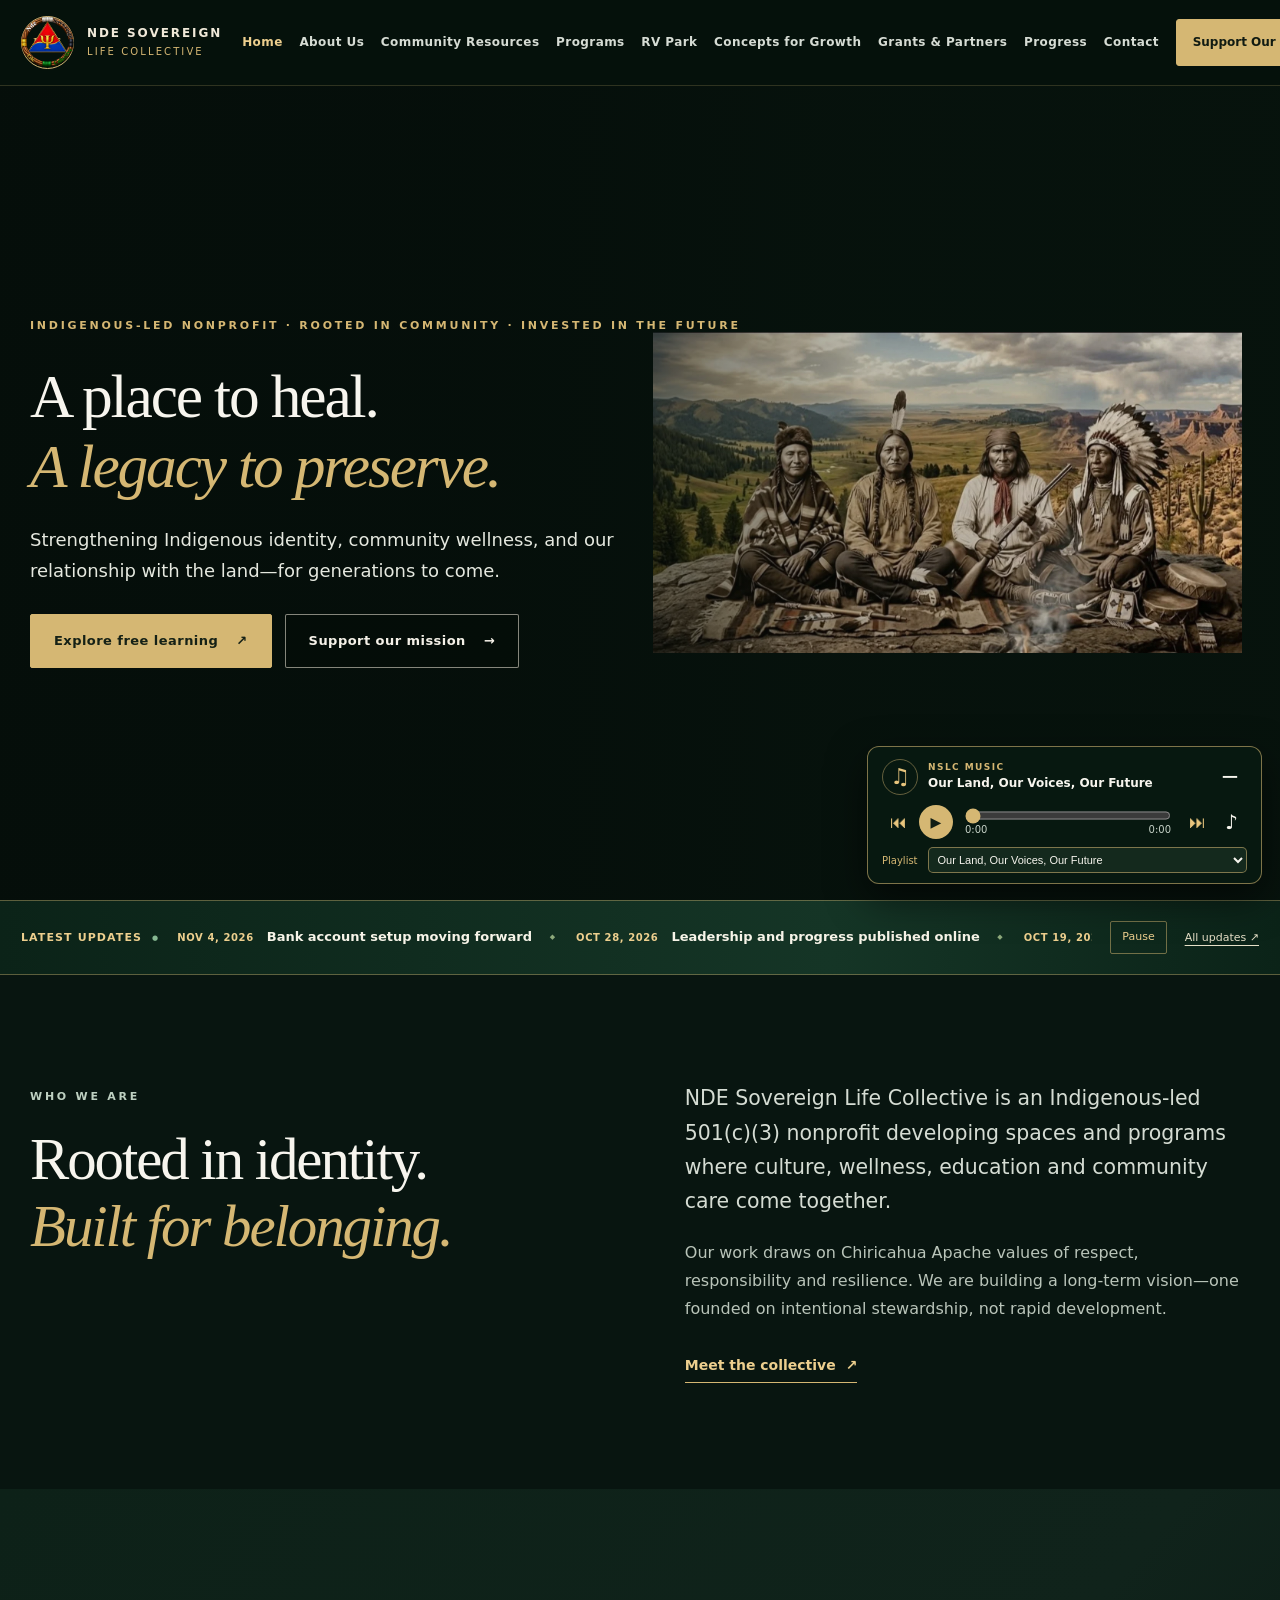
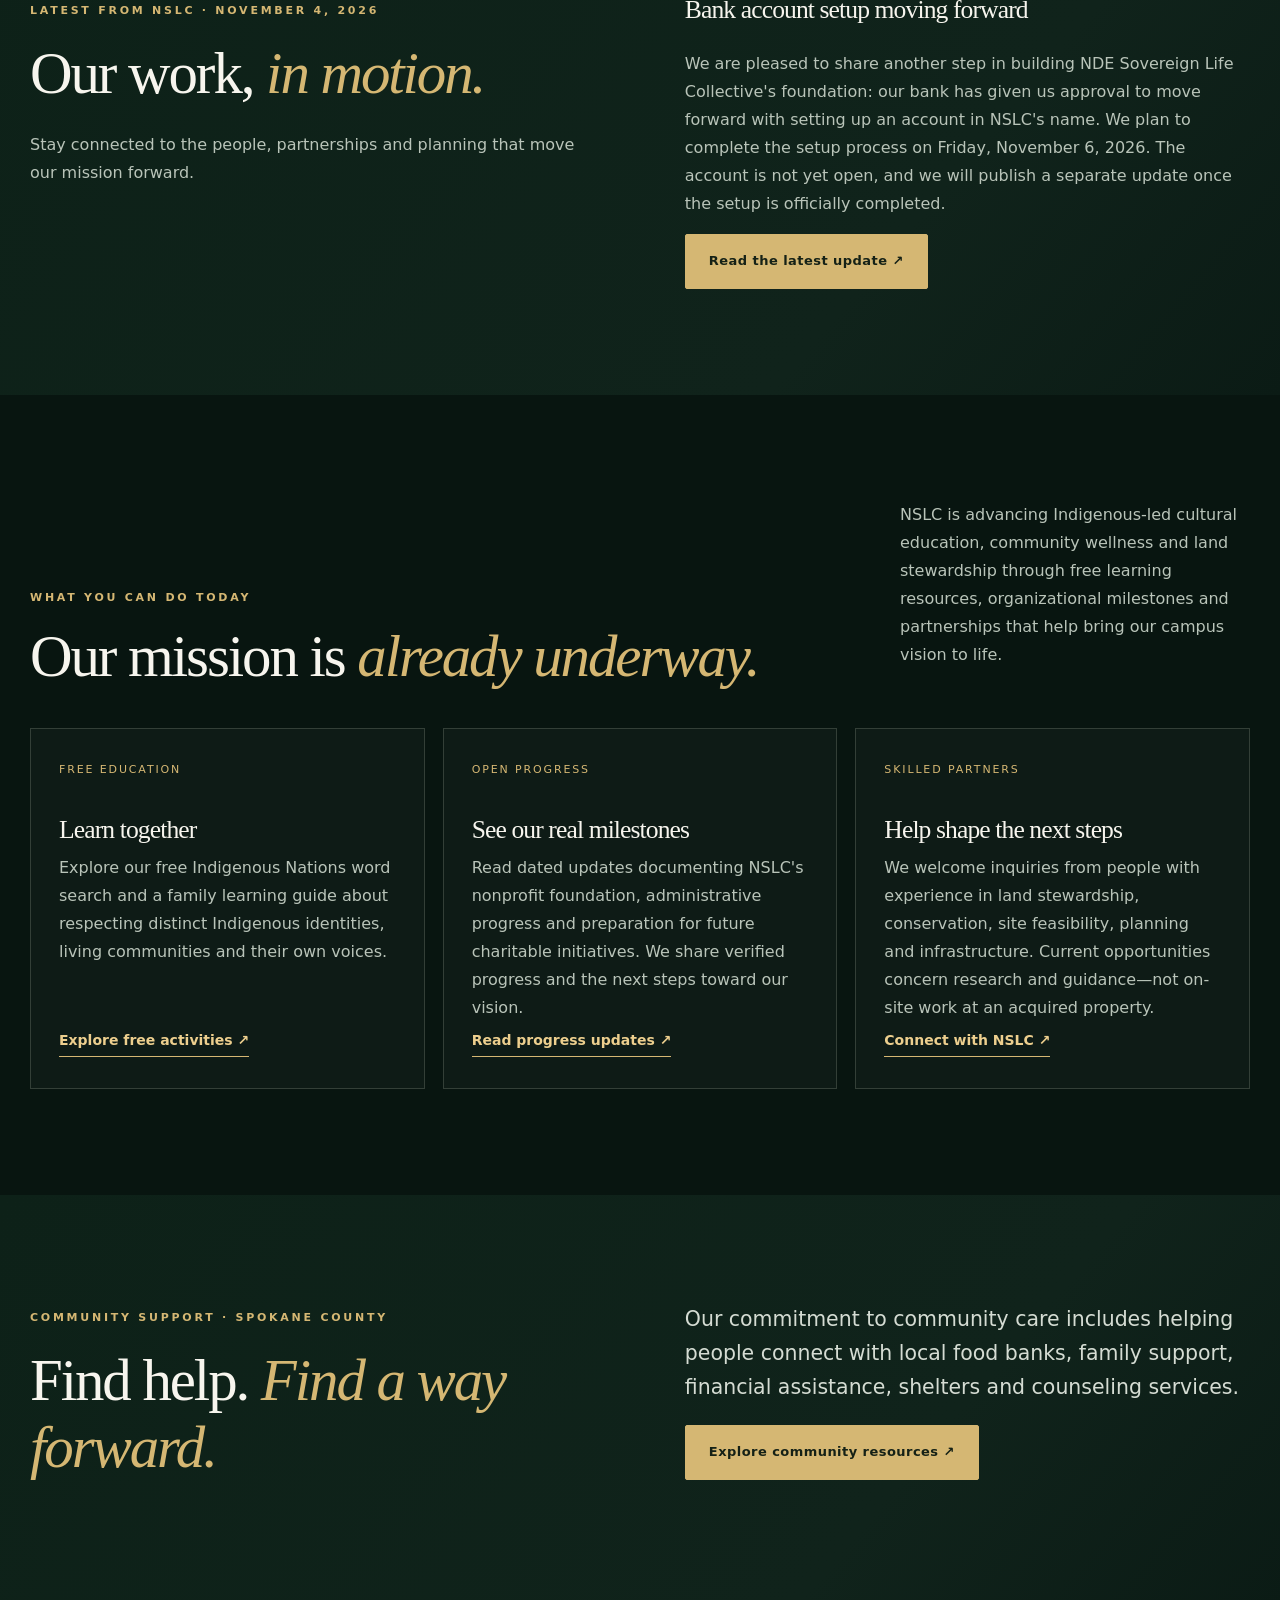
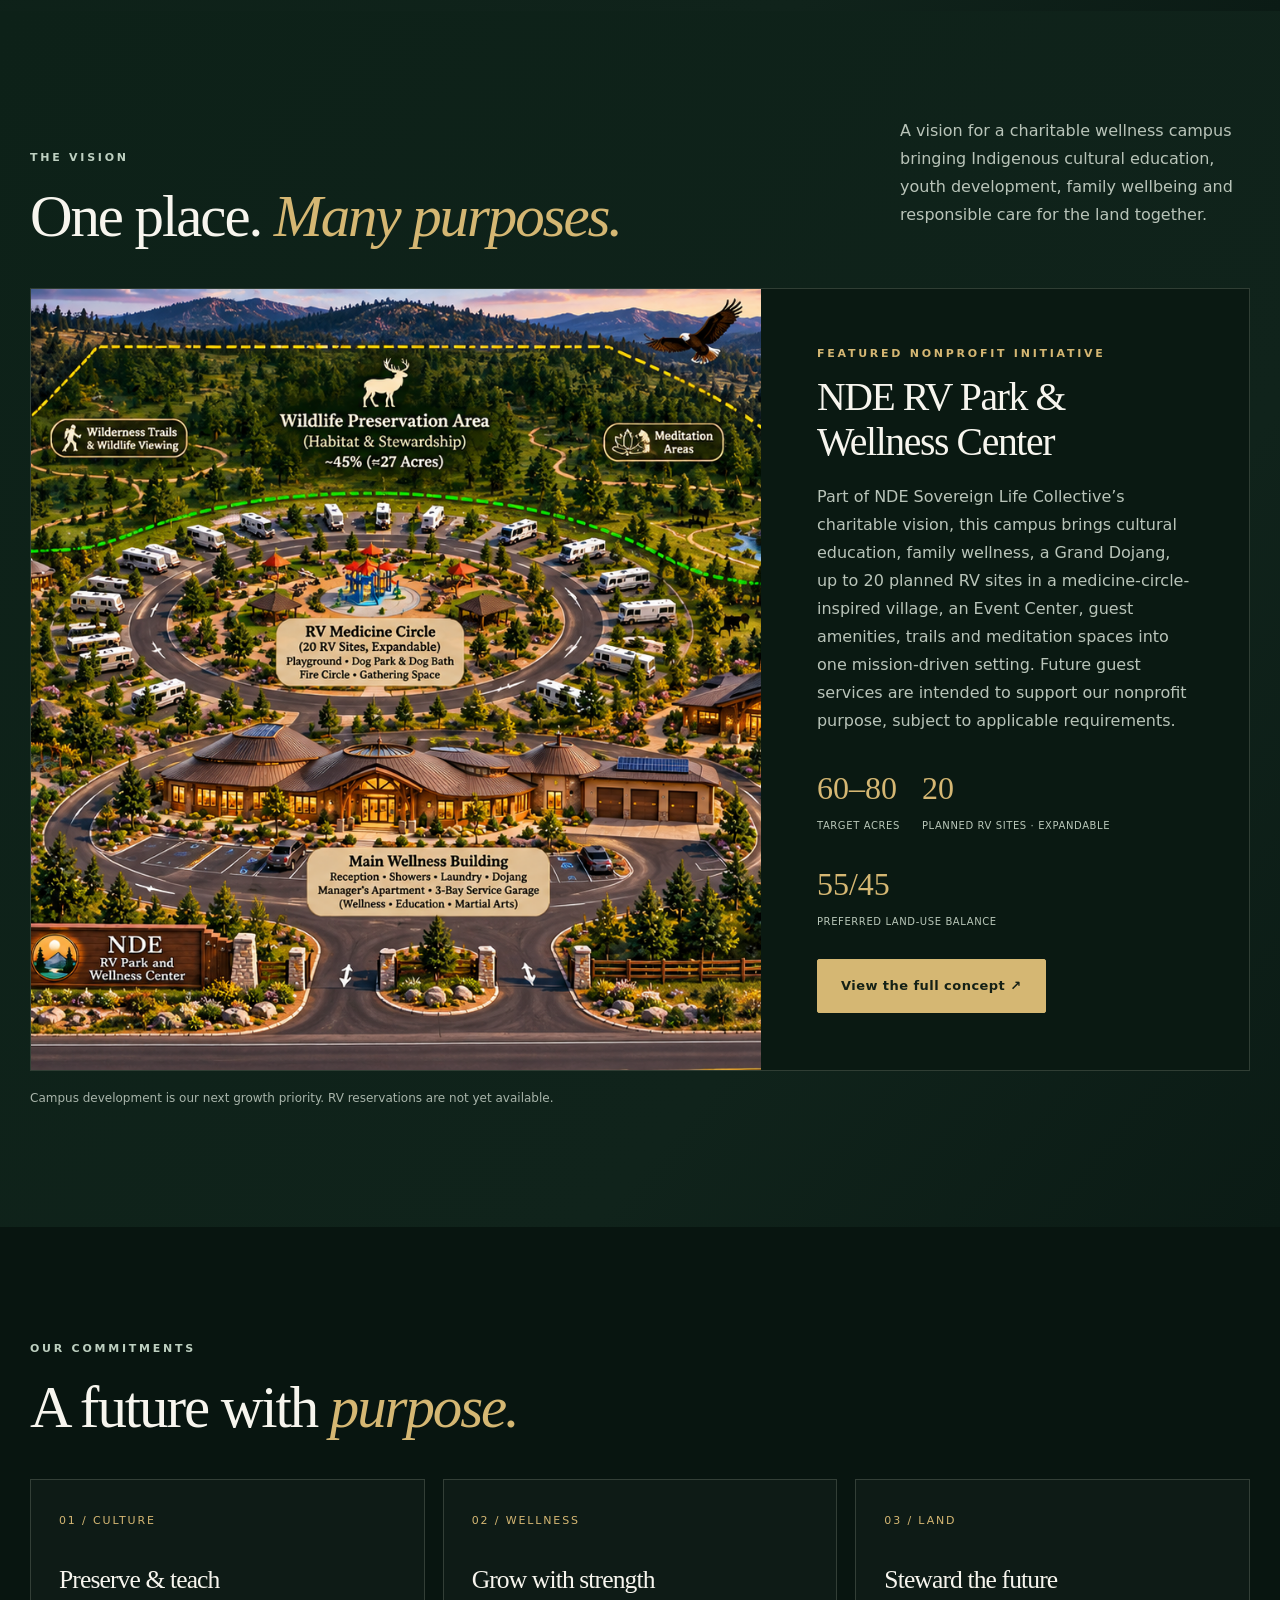
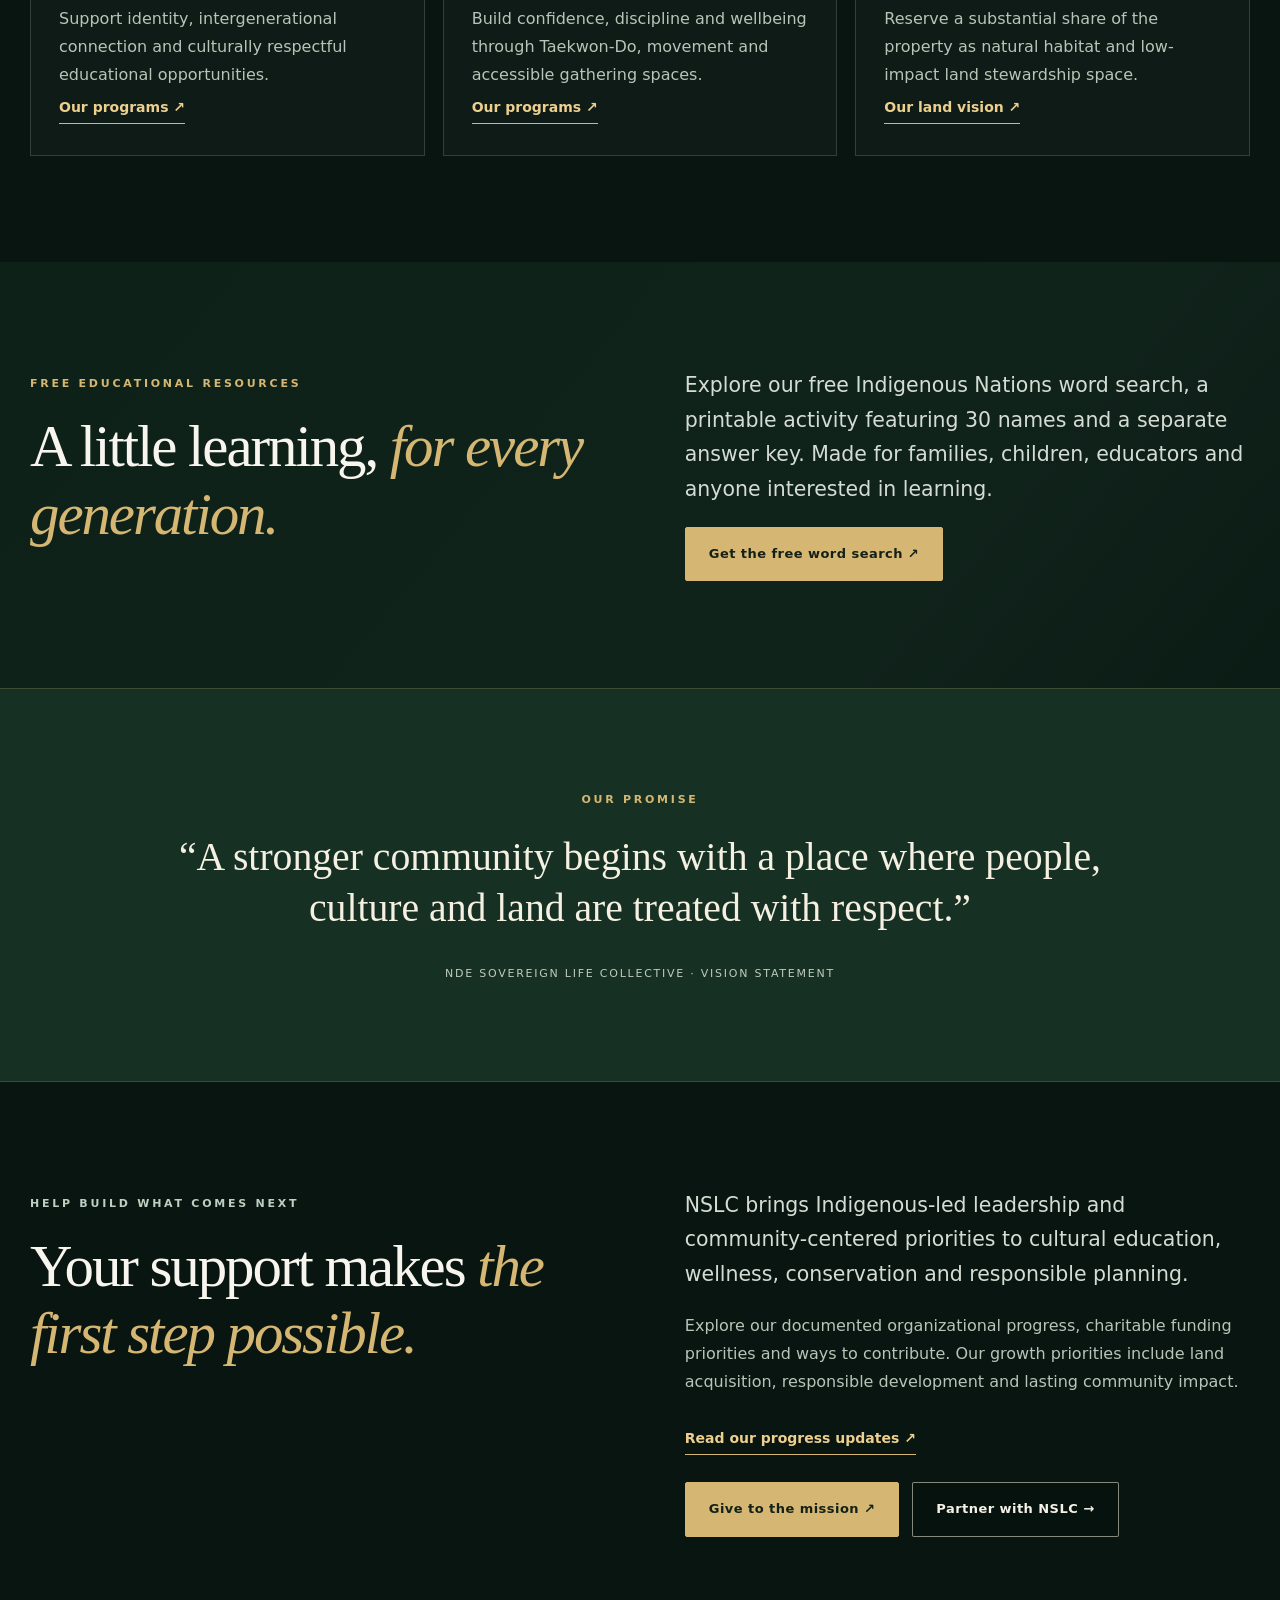
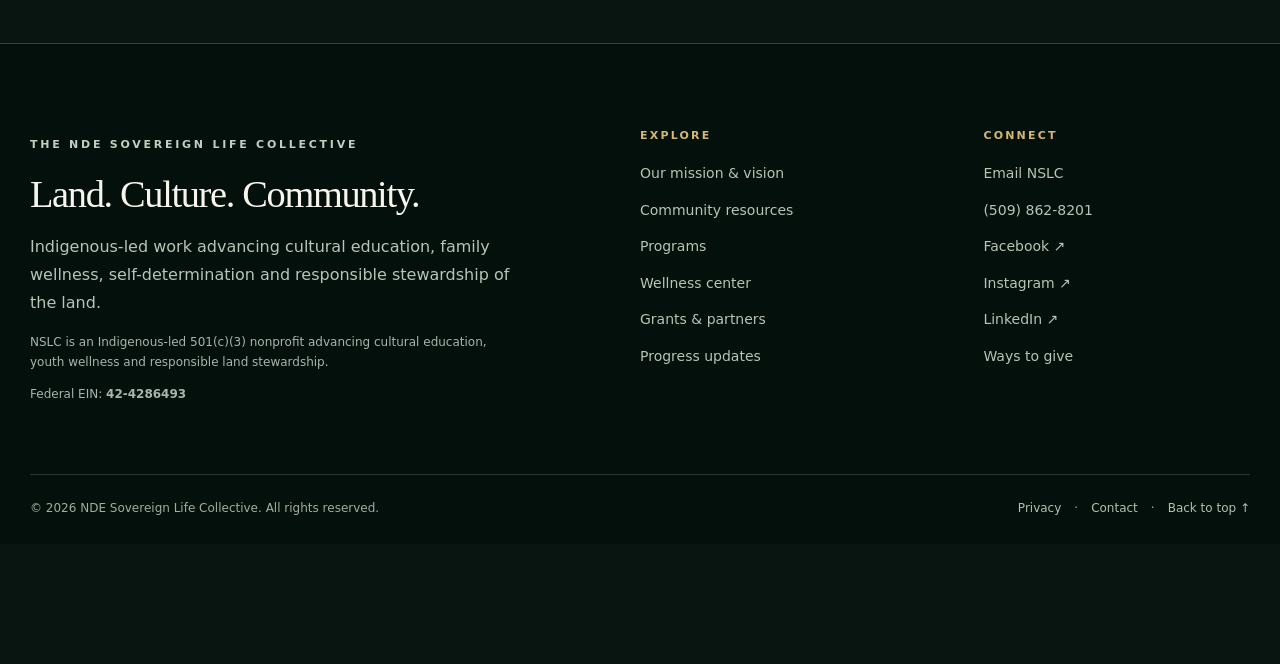
==== commit 89dae222: "Update site navigation for About and Community Resources" ====
--- a/index.html
+++ b/index.html
@@ -34,14 +34,15 @@
     </a>
     <button class="menu-toggle" type="button" aria-controls="primary-navigation" aria-expanded="false" aria-label="Toggle navigation menu"><span class="menu-icon" aria-hidden="true"></span><span>Menu</span></button>
     <nav id="primary-navigation" class="site-nav" aria-label="Primary navigation"><a href="index.html" aria-current="page">Home</a>
-<a href="about.html">About</a>
-<a href="mission.html">Mission</a>
+<a href="about.html">About Us</a>
+<a href="community-resources.html">Community Resources</a>
 <a href="programs.html">Programs</a>
 <a href="rv-park.html">RV Park</a>
 <a href="concepts.html">Concepts for Growth</a>
 <a href="grants.html">Grants &amp; Partners</a>
 <a href="updates.html">Progress</a>
-<a href="contact.html">Contact</a><a class="nav-donate" href="donate.html">Support Our Mission <span aria-hidden="true">↗</span></a></nav>
+<a href="contact.html">Contact</a>
+<a class="nav-donate" href="donate.html">Support Our Mission <span aria-hidden="true">↗</span></a></nav>
   </div>
 </header>
 <main id="main">
@@ -72,6 +73,7 @@
     <article class="feature-card"><span class="card-index">SKILLED PARTNERS</span><h3>Help shape the next steps</h3><p>We welcome inquiries from people with experience in land stewardship, conservation, site feasibility, planning and infrastructure. Current opportunities concern research and guidance—not on-site work at an acquired property.</p><a class="text-link" href="contact.html">Connect with NSLC ↗</a></article>
   </div>
 </div></section>
+<section class="section alt-section" aria-labelledby="community-help-title"><div class="container split-layout"><div><span class="eyebrow gold">COMMUNITY SUPPORT · SPOKANE COUNTY</span><h2 class="display" id="community-help-title">Find help. <em>Find a way forward.</em></h2></div><div class="copy-column"><p class="lead">Our commitment to community care includes helping people connect with local food banks, family support, financial assistance, shelters and counseling services.</p><a class="btn btn-gold" href="community-resources.html">Explore community resources ↗</a></div></div></section>
 <section class="section alt-section"><div class="container"><div class="section-heading"><div><span class="eyebrow">THE VISION</span><h2 class="display">One place. <em>Many purposes.</em></h2></div><p>A vision for a charitable wellness campus bringing Indigenous cultural education, youth development, family wellbeing and responsible care for the land together.</p></div><div class="feature-spotlight"><div class="feature-photo"><img src="assets/images/NDE%20RV%20Park%20Wellness%20Master%20Plan.png" alt="Preferred conceptual master plan showing a front wellness building, expandable medicine-circle RV village, separate Event Center and clearly marked 55 percent campus and 45 percent wildlife preservation boundaries" loading="lazy" decoding="async"></div><div class="feature-copy"><span class="eyebrow gold">FEATURED NONPROFIT INITIATIVE</span><h3>NDE RV Park &amp; Wellness Center</h3><p>Part of NDE Sovereign Life Collective’s charitable vision, this campus brings cultural education, family wellness, a Grand Dojang, up to 20 planned RV sites in a medicine-circle-inspired village, an Event Center, guest amenities, trails and meditation spaces into one mission-driven setting. Future guest services are intended to support our nonprofit purpose, subject to applicable requirements.</p><div class="mini-stat-grid"><div><strong>60–80</strong><span>Target acres</span></div><div><strong>20</strong><span>Planned RV sites · expandable</span></div><div><strong>55/45</strong><span>Preferred land-use balance</span></div></div><a class="btn btn-gold" href="rv-park.html">View the full concept ↗</a></div></div><p class="fineprint">Campus development is our next growth priority. RV reservations are not yet available.</p></div></section>
 <section class="section"><div class="container"><div class="section-heading"><div><span class="eyebrow">OUR COMMITMENTS</span><h2 class="display">A future with <em>purpose.</em></h2></div></div><div class="three-up"><article class="feature-card"><span class="card-index">01 / CULTURE</span><h3>Preserve &amp; teach</h3><p>Support identity, intergenerational connection and culturally respectful educational opportunities.</p><a class="text-link" href="programs.html">Our programs ↗</a></article><article class="feature-card"><span class="card-index">02 / WELLNESS</span><h3>Grow with strength</h3><p>Build confidence, discipline and wellbeing through Taekwon-Do, movement and accessible gathering spaces.</p><a class="text-link" href="programs.html">Our programs ↗</a></article><article class="feature-card"><span class="card-index">03 / LAND</span><h3>Steward the future</h3><p>Reserve a substantial share of the property as natural habitat and low-impact land stewardship space.</p><a class="text-link" href="rv-park.html#land">Our land vision ↗</a></article></div></div></section>
 <section class="section alt-section" aria-labelledby="family-activities"><div class="container split-layout"><div><span class="eyebrow gold">FREE EDUCATIONAL RESOURCES</span><h2 class="display" id="family-activities">A little learning, <em>for every generation.</em></h2></div><div class="copy-column"><p class="lead">Explore our free Indigenous Nations word search, a printable activity featuring 30 names and a separate answer key. Made for families, children, educators and anyone interested in learning.</p><a class="btn btn-gold" href="resources.html">Get the free word search ↗</a></div></div></section>
@@ -81,7 +83,7 @@
 <footer class="site-footer">
   <div class="container footer-grid">
     <div class="footer-about"><div class="eyebrow">THE NDE SOVEREIGN LIFE COLLECTIVE</div><h2>Land. Culture. Community.</h2><p>Indigenous-led work advancing cultural education, family wellness, self-determination and responsible stewardship of the land.</p><p class="micro">NSLC is an Indigenous-led 501(c)(3) nonprofit advancing cultural education, youth wellness and responsible land stewardship.</p><p class="micro">Federal EIN: <strong>42-4286493</strong></p></div>
-    <div><h3>Explore</h3><a href="mission.html">Our mission</a><a href="programs.html">Programs</a><a href="rv-park.html">Wellness center</a><a href="grants.html">Grants & partnerships</a><a href="updates.html">Progress updates</a></div>
+    <div><h3>Explore</h3><a href="about.html#mission">Our mission &amp; vision</a><a href="community-resources.html">Community resources</a><a href="programs.html">Programs</a><a href="rv-park.html">Wellness center</a><a href="grants.html">Grants &amp; partners</a><a href="updates.html">Progress updates</a></div>
     <div><h3>Connect</h3><a href="mailto:info@nde-collective.org">Email NSLC</a><a href="tel:+15098628201">(509) 862-8201</a><a href="https://www.facebook.com/ndesovereign" target="_blank" rel="noopener noreferrer">Facebook ↗</a><a href="https://www.instagram.com/ndesovereignlifecollective/" target="_blank" rel="noopener noreferrer">Instagram ↗</a><a href="https://www.linkedin.com/company/nde-sovereign-life-collective/" target="_blank" rel="noopener noreferrer">LinkedIn ↗</a><a href="donate.html">Ways to give</a></div>
   </div>
   <div class="container footer-bottom"><span>© <span data-year>2026</span> NDE Sovereign Life Collective. All rights reserved.</span><span><a href="privacy.html">Privacy</a><span aria-hidden="true">·</span><a href="contact.html">Contact</a><span aria-hidden="true">·</span><a href="#top">Back to top ↑</a></span></div>
--- a/assets/css/styles.css
+++ b/assets/css/styles.css
@@ -114,3 +114,19 @@
 .page-home .home-hero-photo{background-image:url('../images/four-chiefs-homepage.webp');background-repeat:no-repeat;background-size:min(46vw,680px) auto;background-position:calc(100% - 3vw) center;opacity:1;}
 .page-home .home-hero-shade{background:linear-gradient(90deg,rgba(5,14,10,.96) 0%,rgba(5,14,10,.86) 35%,rgba(5,14,10,.28) 66%,rgba(5,14,10,.08) 100%);}
 @media(max-width:750px){.page-home .home-hero-photo{background-position:center top;background-size:min(86vw,390px) auto;opacity:.88}.page-home .home-hero-shade{background:linear-gradient(180deg,rgba(5,14,10,.08) 0%,rgba(5,14,10,.22) 22%,rgba(5,14,10,.82) 46%,rgba(5,14,10,.96) 70%);}}
+
+/* Community resource directory */
+.resource-category-nav{display:flex;flex-wrap:wrap;gap:10px;margin:28px 0 4px}
+.resource-category-nav a{display:inline-flex;padding:9px 14px;border:1px solid var(--line);border-radius:999px;color:var(--cream);text-decoration:none;font-size:.9rem}
+.resource-category-nav a:hover{border-color:var(--gold);color:var(--gold2)}
+.resource-grid{display:grid;grid-template-columns:repeat(3,minmax(0,1fr));gap:18px;margin-top:30px}
+.resource-card{min-width:0;padding:25px;background:var(--surface);border:1px solid var(--line);border-radius:var(--radius);display:flex;flex-direction:column;align-items:flex-start}
+.resource-card h3{margin:9px 0 8px;font-size:1.24rem;line-height:1.35}
+.resource-card p{margin:7px 0}
+.resource-card .resource-meta{color:var(--muted);font-size:.92rem;line-height:1.5}
+.resource-card .text-link{margin-top:auto;padding-top:14px}
+.resource-callout{padding:25px 28px;background:var(--bg3);border:1px solid rgba(213,183,115,.42);border-left:4px solid var(--gold);border-radius:var(--radius)}
+.resource-callout p:last-child{margin-bottom:0}
+.resource-callout a{color:var(--gold2);font-weight:700}
+@media(max-width:900px){.resource-grid{grid-template-columns:repeat(2,minmax(0,1fr))}}
+@media(max-width:600px){.resource-grid{grid-template-columns:1fr}.resource-card{padding:21px}.resource-category-nav{gap:8px}.resource-category-nav a{font-size:.84rem}}
